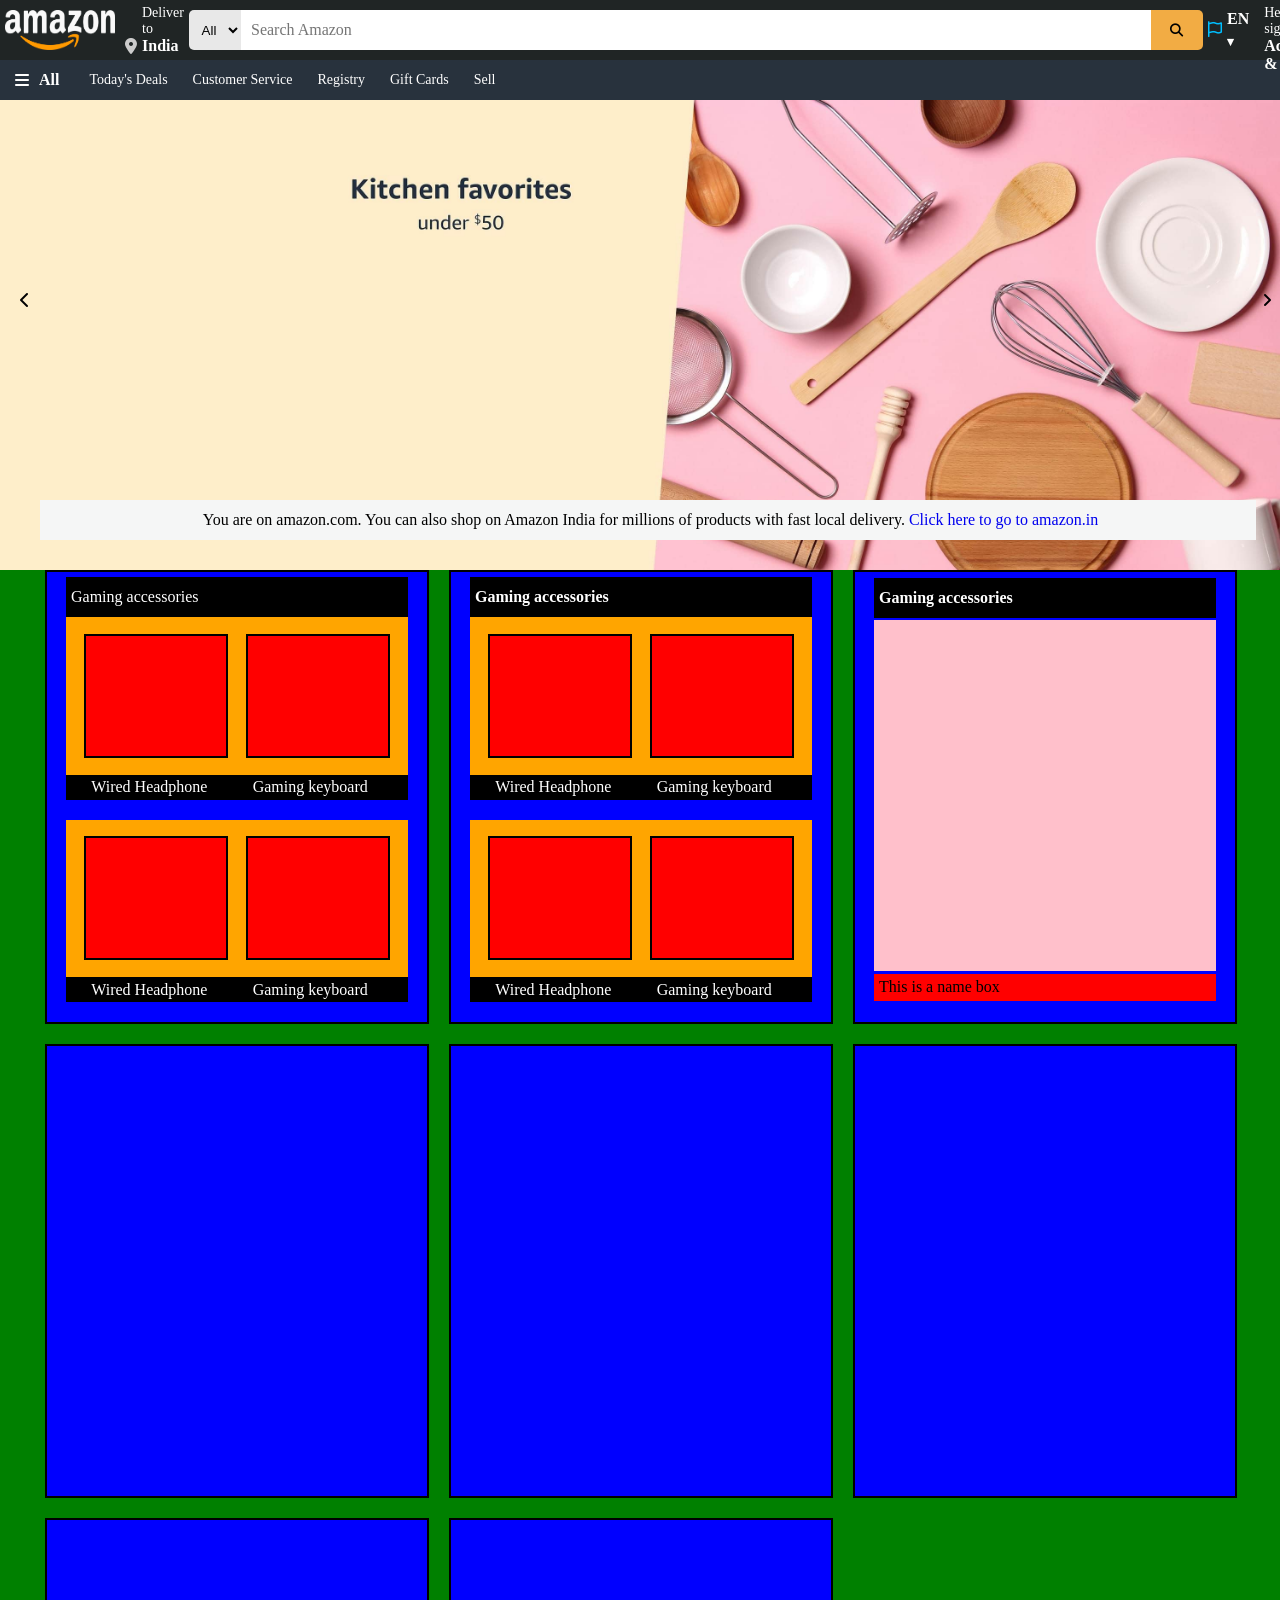
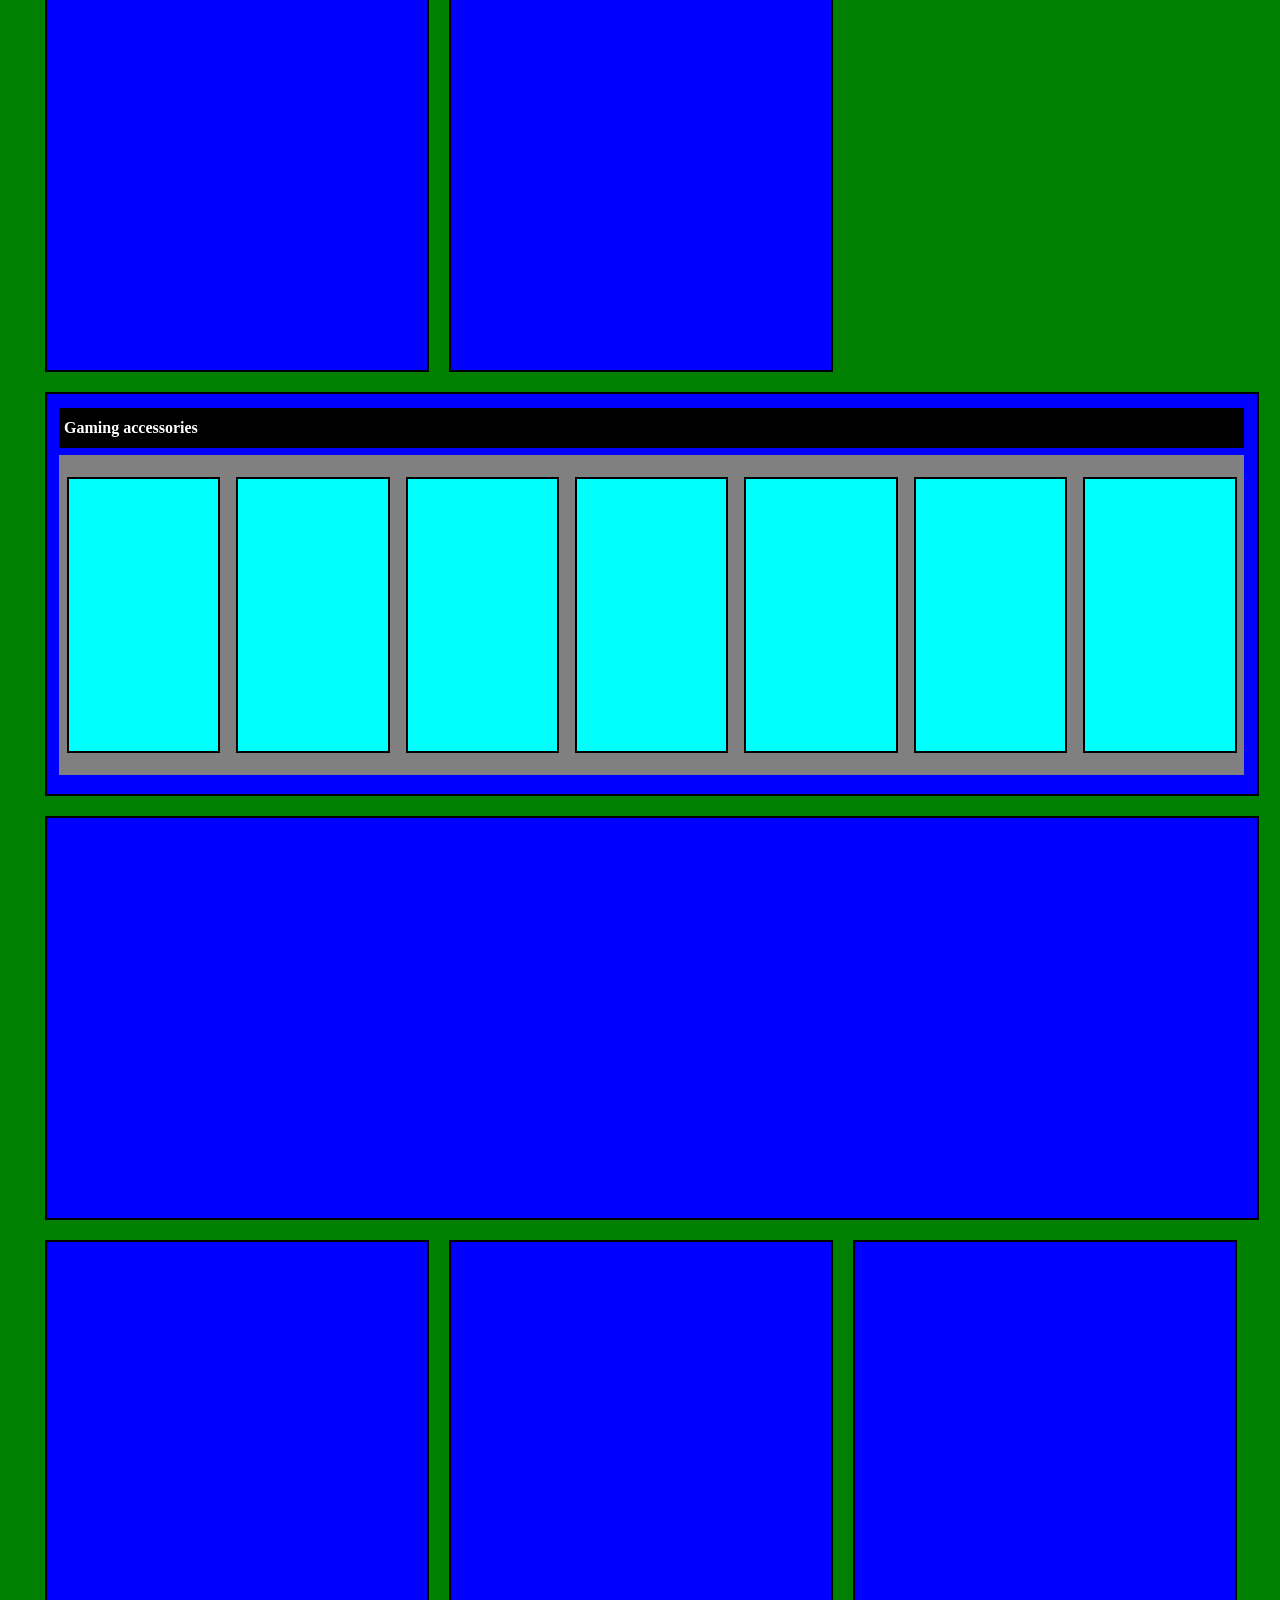
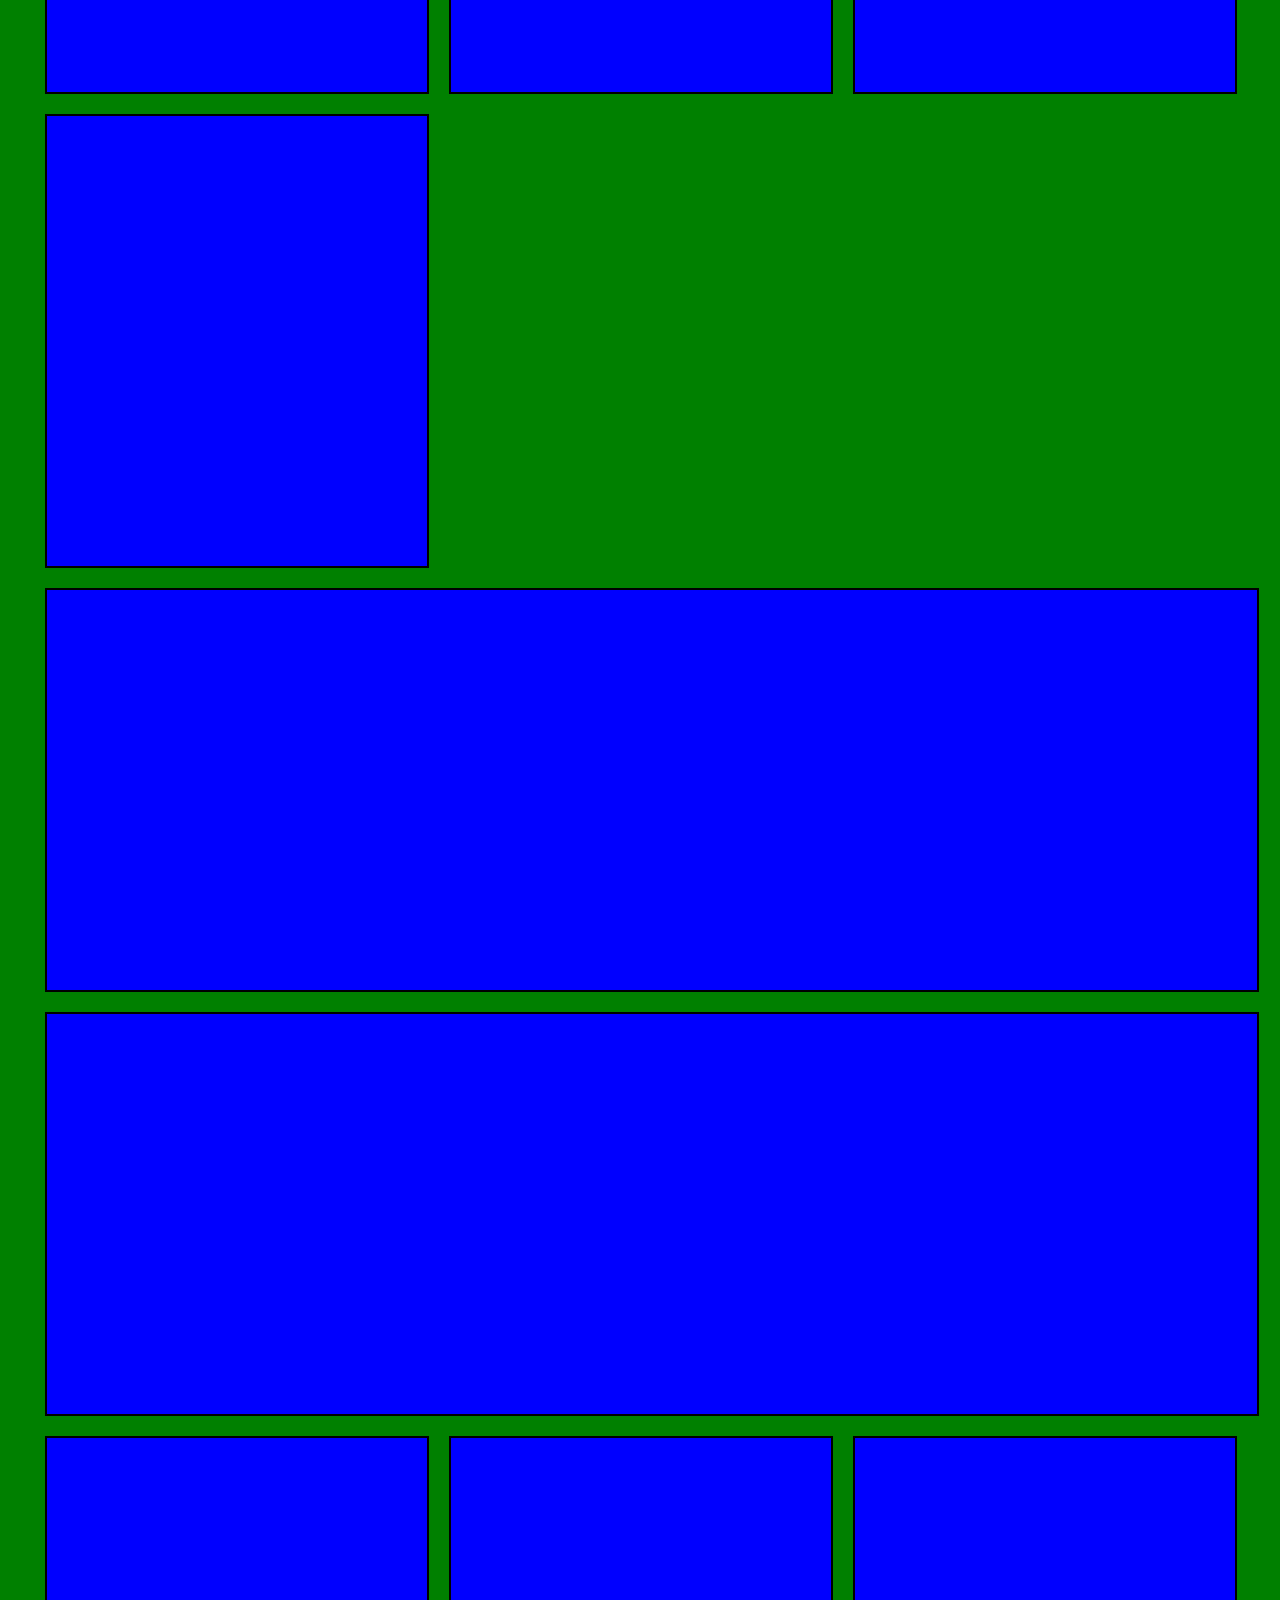
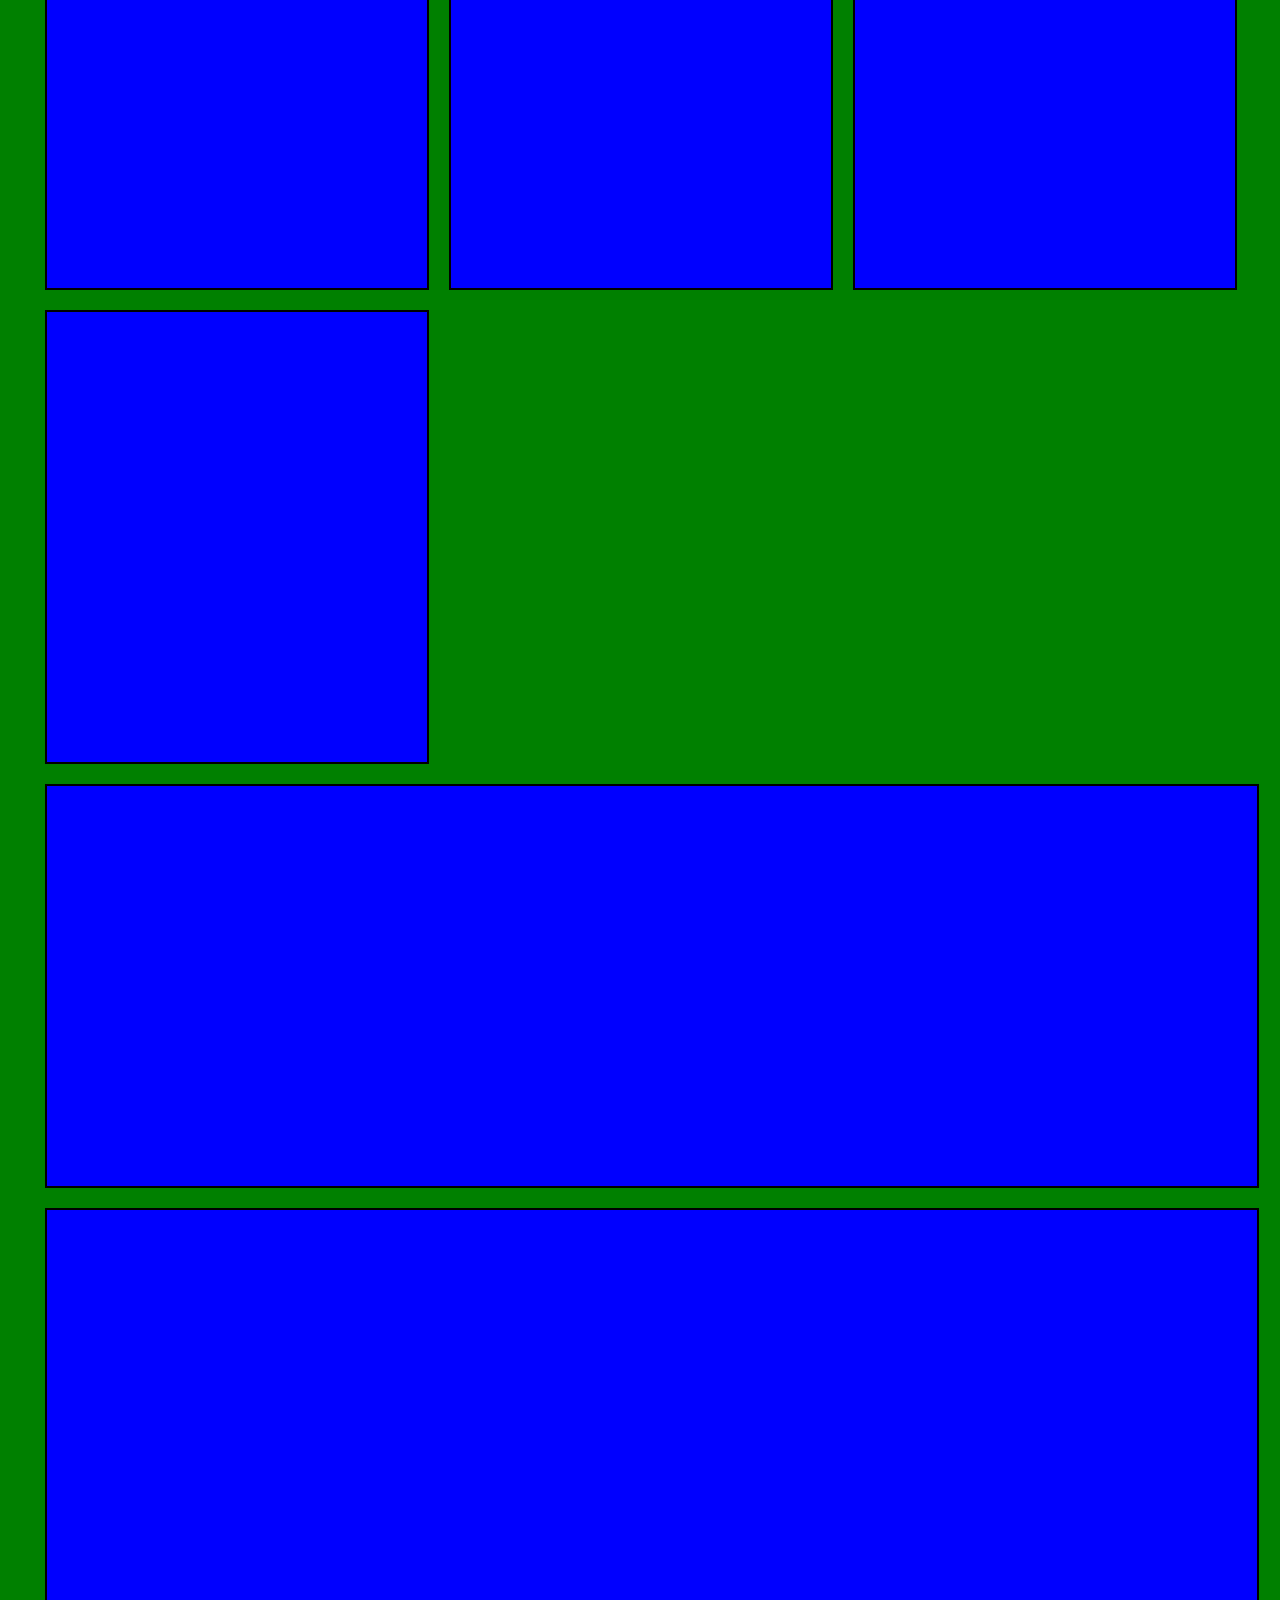
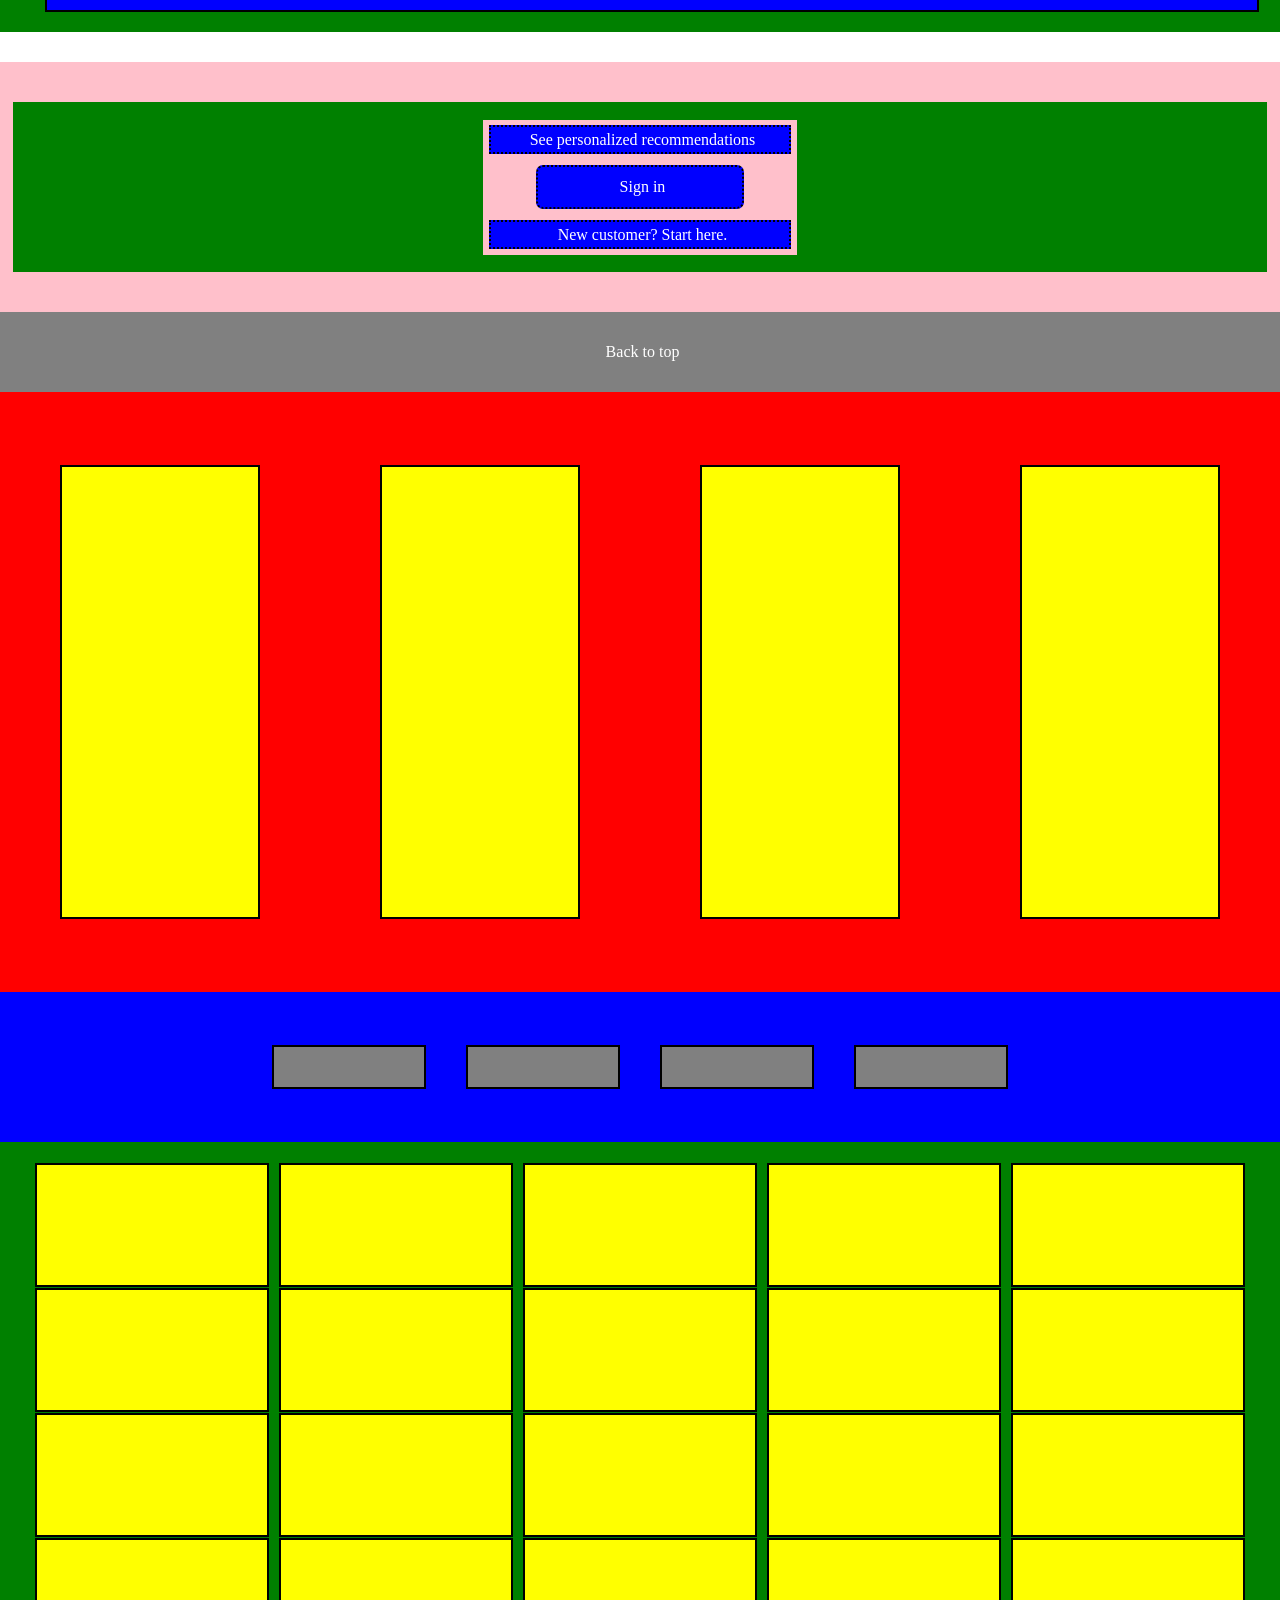
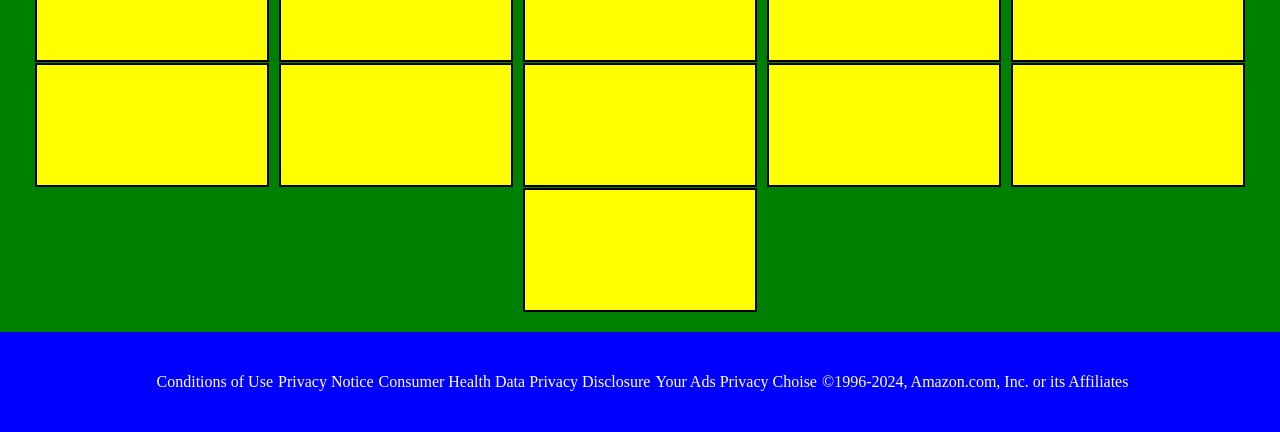
==== practice.html @ 2f142c9c "Clean Up -Cleanup The Project." ====
﻿<!DOCTYPE html>
<html lang="en" xmlns="http://www.w3.org/1999/xhtml">
<head>
    <meta charset="utf-8" />
    <title>Amazone Clone</title>
	<link rel="stylesheet" href="style.css">
	<link rel="stylesheet" href="https://cdnjs.cloudflare.com/ajax/libs/font-awesome/6.5.2/css/all.min.css" integrity="sha512-SnH5WK+bZxgPHs44uWIX+LLJAJ9/2PkPKZ5QiAj6Ta86w+fsb2TkcmfRyVX3pBnMFcV7oQPJkl9QevSCWr3W6A==" crossorigin="anonymous" referrerpolicy="no-referrer" />
</head>

<body>
	<header>

	<div class="navbar">
		<div class="navlogo atvisit">
			<div class="logo">
				<img src="amzn.png" height="40" width="110" id="amzLogo">
			</div>
		</div>

		<div class="delivery atvisit">
			<div class="deliveryText smallText">
				<p>Deliver to</p>
			</div>
			<div class="location">
				<div class="locationLogo">
					<i class="fa-solid fa-location-dot" style="color: #cccccc;"></i>
					<p id="bText">India</p>
				</div>
			</div>	
		</div>

		<div class="searchBox">

		<div class="searchBar">
			<div class="selector click">
				<select class="selc">
					<option class="allText">All</option>
				</select>
			</div>
			<div class="inputField">
				<input placeholder="Search Amazon" id="searchE">
			</div>
			<div class="button click">
				<button id="btn">
					<i class="fa-solid fa-magnifying-glass" style="color: #000000;"></i>
				</button>
			</div>
		</div>

		</div>

		<div class="myContainer">
		
		<div class="language atvisit">
			<div class="flag">
				<i class="fa-regular fa-flag" style="color: #00bfff;"></i>
			</div>
			<div class="langText">
				<p id="bText">EN<sub> ▾</sub></p>
			</div>
		</div>

		<div class="signIn atvisit ">
			<div class="signText smallText">
				<p>Hello, sign in</p>
			</div>
			<div class="acc">
				<p id="bText">Account & List <sub> ▾</sub></p>
			</div>
		</div>

		<div class="return atvisit ">
			<div class="returntext smallText">
				<p>Return</p>
			</div>
			<div class="ret">
				<p id="bText">& Orders</p>
			</div>
		</div>

		<div class="cartLogo atvisit">
			<div class="logoC">
				<i class="fa-solid fa-cart-shopping" style="color: #ffffff;"></i>
			</div>
			<div class="cText">
				<p id="bText">Cart</p>
			</div>
		</div>

		</div>
	</div>

	<div class="mininav">

		<div class="miniNavLogo">
			<i class="fa-solid fa-bars" style="color: #ffffff;"></i>
			<p id="miniAll">All</p>
		</div>

		<div class="miniNavTitles">
			<p id="mText">Today's Deals</p>
		</div>

		<div class="miniNavTitles">
			<p id="mText">Customer Service</p>
		</div>

		<div class="miniNavTitles">
			<p id="mText">Registry</p>
		</div>

		<div class="miniNavTitles">
			<p id="mText">Gift Cards</p>
		</div>

		<div class="miniNavTitles">
			<p id="mText">Sell</p>
		</div>

	</div>

	</header>

	<main>
		<div class="backgroundImg">
			<div class="left">
				<i class="fa-solid fa-chevron-left" style="color: #000000;"></i>
			</div>
			<div class="right">
				<i class="fa-solid fa-angle-right" style="color: #000000;"></i>
			</div>
			<div class="note">
				<p id="bText2">You are on amazon.com. You can also shop on Amazon India for millions of products with fast local delivery. <a href="www.amazon.in" target="main">Click here to go to amazon.in</a></p>
			</div>
		</div>

		
		<div class="categorys">
			<!--For Four Box-->
			<div class="subItems">
				<div class="UpTitle">
					<p id="titelTag">Gaming accessories</p>
				</div>

				<div class="itemBox">
					<div class="myItems"></div>
					<div class="myItems"></div>
				</div>
				<div class="myItemsNames">
					<div class="itemNames">
						<p id="firstN">Wired Headphone</p>
					</div>
					<div class="itemNames">
						<p id="firstN">Gaming keyboard</p>
					</div>
				</div>
				<div class="itemBox">
					<div class="myItems"></div>
					<div class="myItems"></div>
				</div>
				<div class="myItemsNames">
					<div class="itemNames">
						<p id="secondN">Wired Headphone</p>
					</div>
					<div class="itemNames">
						<p id="secondN">Gaming keyboard</p>
					</div>
				</div>
			</div>

			<div class="subItems">
				<div class="UpTitle">
					<p id="bText">Gaming accessories</p>
				</div>

				<div class="itemBox">
					<div class="myItems"></div>
					<div class="myItems"></div>
				</div>
				<div class="myItemsNames">
					<div class="itemNames">
						<p id="firstN">Wired Headphone</p>
					</div>
					<div class="itemNames">
						<p id="firstN">Gaming keyboard</p>
					</div>
				</div>
				<div class="itemBox">
					<div class="myItems"></div>
					<div class="myItems"></div>
				</div>
				<div class="myItemsNames">
					<div class="itemNames">
						<p id="secondN">Wired Headphone</p>
					</div>
					<div class="itemNames">
						<p id="secondN">Gaming keyboard</p>
					</div>
				</div>
			</div>

			<!--For singel Item-->
			<div class="subItems 1item">
				<div class="UpTitle">
					<p id="bText">Gaming accessories</p>
				</div>

				<div class="bigItemBox">
				</div>
				<div class="bigItem">
					<p id="bText2">This is a name box</p>
				</div>
			</div>

			<div class="subItems"></div>
			<div class="subItems"></div>
			<div class="subItems"></div>
			<div class="subItems"></div>
			<div class="subItems"></div>
			<!--For wider range Item-->
			<div class="subItems longI">
				<div class="wideTitle">
					<p id="bText">Gaming accessories</p>
				</div>
				<div class="wideBox">
					<div class="wideItems"></div>
					<div class="wideItems"></div>
					<div class="wideItems"></div>
					<div class="wideItems"></div>
					<div class="wideItems"></div>
					<div class="wideItems"></div>
					<div class="wideItems"></div>
				</div>
			</div>
			<div class="subItems longI"></div>
			<!--For singel Item-->
			<div class="subItems"></div>
			<div class="subItems"></div>
			<div class="subItems"></div>
			<div class="subItems"></div>
			<div class="subItems longI"></div>
			<div class="subItems longI"></div>
			<div class="subItems"></div>
			<div class="subItems"></div>
			<div class="subItems"></div>
			<div class="subItems"></div>
			<div class="subItems longI"></div>
			<div class="subItems longI"></div>
		</div>
	</main>
	<footer>
		<div class="footerSec">
			<div class="innerBox">
				<div class="innerContainer">
					<div class="boxes1">
						<p>See personalized recommendations</p>
					</div>
					<div class="boxes">
						<p>Sign in</p>
					</div>
					<div class="boxes1">
						<p>New customer? Start here.</p>
					</div>
				</div>
			</div>
		</div>

		<div class="backToTop">
			<p>Back to top</p>
		</div>
		<div class="backBottom1">	
			<div class="bb1"></div>
			<div class="bb1"></div>
			<div class="bb1"></div>
			<div class="bb1"></div>
		</div>
		<div class="backBottom2">
			<div class="bb2"></div>
			<div class="bb2"></div>
			<div class="bb2"></div>
			<div class="bb2"></div>
		</div>
		<div class="backBottom3">
			<div class="bb3"></div>
			<div class="bb3"></div>
			<div class="bb3"></div>
			<div class="bb3"></div>
			<div class="bb3"></div>
			<div class="bb3"></div>
			<div class="bb3"></div>
			<div class="bb3"></div>
			<div class="bb3"></div>
			<div class="bb3"></div>
			<div class="bb3"></div>
			<div class="bb3"></div>
			<div class="bb3"></div>
			<div class="bb3"></div>
			<div class="bb3"></div>
			<div class="bb3"></div>
			<div class="bb3"></div>
			<div class="bb3"></div>
			<div class="bb3"></div>
			<div class="bb3"></div>
			<div class="bb3"></div>
			<div class="bb3"></div>
			<div class="bb3"></div>
			<div class="bb3"></div>
			<div class="bb3"></div>
			<div class="bb3"></div>
		</div>
		<div class="backBottom4">	
			<div class="bb4">
				<p>Conditions of Use</p>
				<p>Privacy Notice</p>
				<p>Consumer Health Data Privacy Disclosure</p>
				<p>Your Ads Privacy Choise</p>
				<p>&copy;1996-2024, Amazon.com, Inc. or its Affiliates</p>
			</div>
		</div>
	</footer>
</body>
</html>
---- style.css ----
*{
	margin:0px;
	padding:0px;
	border:border-box;	
}
a{
	text-decoration:none;
}
.smallText{
	font-family:Amazon Ember;
	color:#cccccc;
	font-size:14px;
}
#bText{
	font-family:Amazon Ember;
	font-size:16px;
	font-weight:bold;
}

.navbar{
	height:60px;
	width:100%;
	background-color:#202525;
	display:flex;
	justify-content:space-evenly;
	align-items:center;
	border:border-box;
}

.logo{
	height:30px;
	padding-bottom:10px;
}
.navlogo{
	height:50px;
	width:120px;
	display:flex;
	justify-content:center;
	align-items:center;
	border:border-box;
	margin:5px;

}

.deliveryText{
	margin-left:12px;
}

.delivery{
	height:50px;
	width:100px;
	border:border-box;
	padding-left:5px;
	padding-right:5px;

}

.locationLogo{
	display:flex;
	align-items:center;
	flex-wrap:nowrap;

}
.selc{
	height:40px;
	width:52px;
	border:none;
	background-color:#E8E8E8;
	border-top-left-radius:5px;
	border-bottom-left-radius:5px;

}
#btn{
	height:40px;
	width:52px;
	border:none;
	border-top-right-radius:5px;
	border-bottom-right-radius:5px;
	background-color:#F2AC44;
}
.allText{
	text-align:center;
}
#mText{
	font-family:Amazon Ember;
	font-size:14px;
}
.searchBar{
	display:flex;
	border:border-box;
}
#searchE{
	height:40px;
	width:900px;
	border:none;
	border:border-box;
	font-family:Amazon Ember;
	font-size:16px;
	align-text:center;
	padding-left:10px;
}

.myContainer{
	display:flex;
	justify-content:space-evenly;
	align-items:center;
}

.searchBox{
	display:flex;
	justify-content:space-evenly;
	align-items:center;
}


.cartLogo{
	display:flex;
	justify-content:center;
	align-items:center;
	height:50px;
	padding-left:5px;
	padding-right:5px;
}


.language{
	display:flex;
	justify-content:center;
	align-items:center;
	flex-wrap:nowrap;
	height:50px;
	border:border-box;
	padding-left:5px;
	padding-right:5px;
}

.signIn{
	height:50px;
	padding-left:5px;
	padding-right:5px;
}

.return{
	height:50px;
	padding-left:5px;
	padding-right:5px;
}

p{
	color:white;
	margin-left:5px;
}


.mininav{
	background-color:#28323D;
	height:40px;
	display:flex;
	justify-content:flex-start;
	align-items:center;
}


.miniNavLogo{
	display:flex;
	justify-content:flex-start;
	align-items:center;
	margin-left:10px;
	margin-right:10px;
	padding-left:5px;
	padding-right:5px;
}


.miniNavTitles{
	padding-left:5px;
	padding-right:5px;
	margin-left:5px;
	margin-right:5px;
}
#miniAll{
	padding-left:5px;
	font-family:Amazon Ember;
	font-weight:bold;
}

.backgroundImg{
	height:500px;
	background-color:pink;
	background-image:url("upperbg.jpg");
	background-size:cover;
}

.left{
	
	height:200px;
	width:50px;
	position:relative;
	top:100px;
	display:flex;
	justify-content:center;
	align-items:center;
}
.right{
	
	height:200px;
	width:50px;
	position:relative;
	top:-100px;
	left:97%;
	display:flex;
	justify-content:center;
	align-items:center;
}

.note{
	margin-left:40px;
	background-color:#f5f6f6;
	display:flex;
	flex-wrap:nowrap;
	justify-content:center;
	align-items:center;
	height:40px;
	width:95%;
}
#bText2{
	font-family:Brandon Grotesque;
	font-weight:500;
	color:black;
}

.bigItemBox{
	background-color:pink;
	height:78%;
	width:90%;
	
}
.bigItem{
	background-color:red;
	height:6%;
	width:90%;
	display:flex;
	justify-content:flex-start;
	align-items:center;
	margin-bottom:20px;
}
.categorys{
	background-color:green;
	display:flex;
	position:relative;
	top:-30px;
	flex-wrap:wrap;
	height:100%;
	width:100%;

}

.subItems{
	background-color:blue;
	height:450px;
	width:380px;
	display:flex;
	flex-wrap:wrap;
	border:2px solid black;
	
	margin:0px 0px 20px 20px;
	justify-content:space-evenly;
	align-items:center;

	position:relative;
	left:25px;
}

.UpTitle{
	display:flex;
	justify-content:flex-start;
	align-items:center;
	height:40px;
	width:90%;
	background-color:black;
	margin-top:5px;
}
.itemBox{
	display:flex;
	justify-content:space-evenly;
	align-items:center;
	height:35%;
	width:90%;
	background-color:orange;	
	margin-bottom:20px;
}
.myItems{
	height:120px;
	width:140px;
	margin-left:0px;
	background-color:red;
	border:2px solid black;
}
.myItemsNames{
	display:flex;
	justify-content:space-evenly;
	align-items:center;
	height:25px;
	width:90%;
	background-color:black;
	position:relative;
	bottom:20px;
}

#firstN{
	margin-right:20px;
}
#secondN{
	margin-right:20px;
}

.longI{
	width:94.5%;
	height:400px;
}
.wideTitle{
	display:flex;
	justify-content:flex-start;
	align-items:center;
	height:40px;
	width:98%;
	background-color:black;
	margin-top:10px;
}
.wideBox{
	height:80%;
	width:98%;
	background-color:gray;
	margin-bottom:15px;
	display:flex;
	justify-content:space-evenly;
	align-items:center;
}
.wideItems{
	background-color:cyan;
	height:85%;
	width:35%;
	margin:0px 8px 0px 8px;
	border:2px solid black;
}

.footerSec{
	display:flex;
	justify-content:center;
	align-items:center;
	background-color:pink;
	height:250px;
}
.innerBox{
	
	background-color:green;
	height:170px;
	width:98%;
	display:flex;
	justify-content:center;
	align-items:center;
}
.innerContainer{
	background-color:pink;
	height:135px;
	width:25%;
	display:flex;
	flex-wrap:wrap;
	justify-content:center;
	align-items:center;
}
.boxes1{
	background-color:blue;
	border:2px dotted black;
	height:25px;
	width:95%;
	display:flex;
	justify-content:center;
	align-items:center;
}

.boxes{
	background-color:blue;
	border:2px dotted black;
	height:40px;
	width:65%;
	border-radius:7px;
	display:flex;
	justify-content:center;
	align-items:center;
}
.backToTop{
	background-color:gray;
	height:80px;
	width:100%;
	display:flex;
	justify-content:center;
	align-items:center;
}
.backBottom1{
	background-color:red;
	height:600px;
	width:100%;
	display:flex;
	justify-content:center;
	align-items:center;
}
.bb1{
	height:450px;
	width:300px;
	background-color:yellow;
	border:2px solid black;
	margin-left:60px;
	margin-right:60px;
}
.backBottom2{
	background-color:blue;
	height:150px;
	width:100%;
	display:flex;
	justify-content:center;
	align-items:center;
	
}
.bb2{
	background-color:gray;
	border:2px solid black;
	height:40px;
	width:150px;
	margin-left:20px;
	margin-right:20px;
}
.backBottom3{
	background-color:green;
	height:750px;
	width:100%;
	display:flex;
	justify-content:center;
	align-items:center;
	flex-wrap:wrap;
	padding-top:20px;
	padding-bottom:20px;
}
.bb3{
	background-color:yellow;
	height:120px;
	width:230px;
	border:2px solid black;
	margin-left:5px;
	margin-right:5px;
}
.backBottom4{
	background-color:blue;
	height:100px;
	width:100%;
	display:flex;
	justify-content:center;
	align-items:center;
}
.bb4{
	display:flex;
	justify-content:center;
	align-items:center;
	flex-wrap:wrap;
}
.atvisit:hover{
	border-radius:2px;
	border:2px solid white;
}


.selc:hover{
	background-color:#CECECE;
}


#btn:hover{
	background-color:#F2C344;
}


.searchBox:hover{
	border-radius:8px;
	border:2.5px solid #F2C344;
}

.miniNavTitles:hover{
	border:2px solid white;
	border-radius:2px;
	margin:3px 0px 4px 0px;
	padding:8px 9px 8px 9px;
}

.miniNavLogo:hover{
	border:2px solid white;
	border-radius:2px;
	margin:3px 0px 4px 8px;
	padding:6px 9px 6px 6px;
}
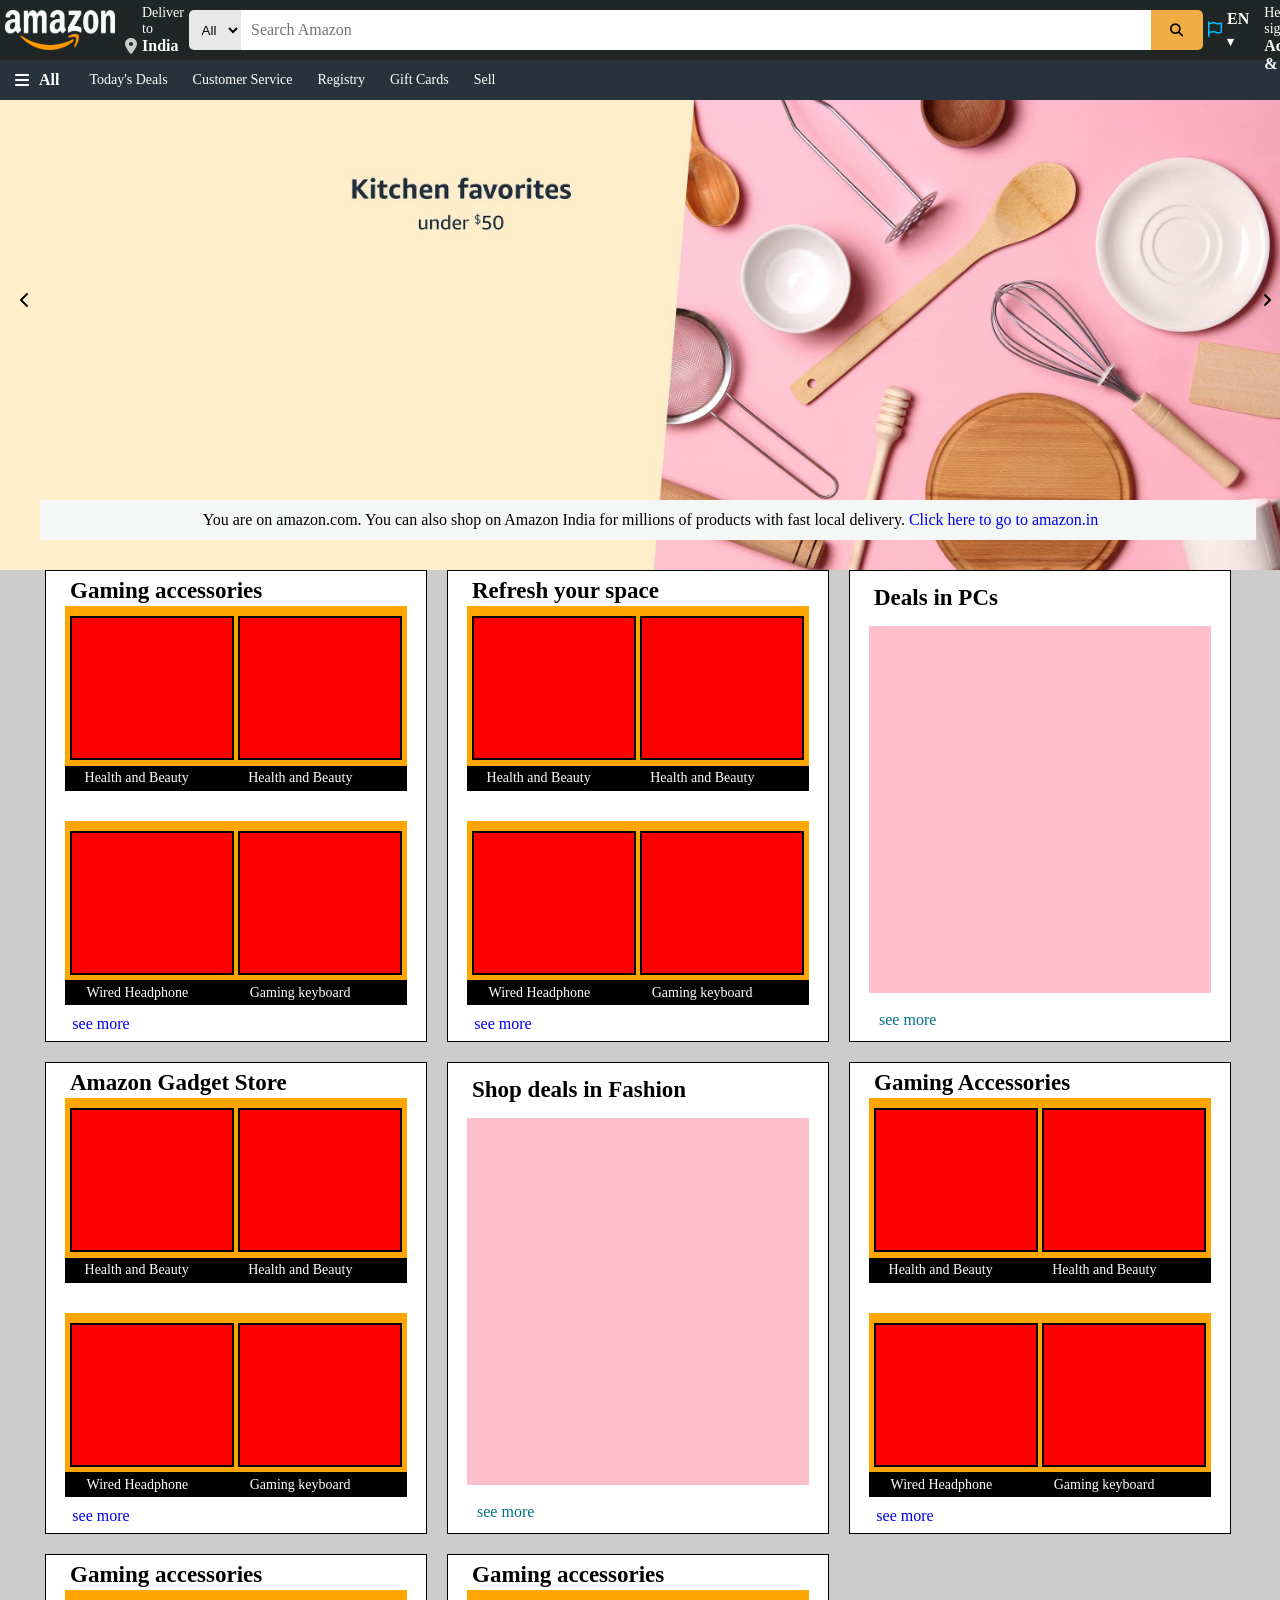
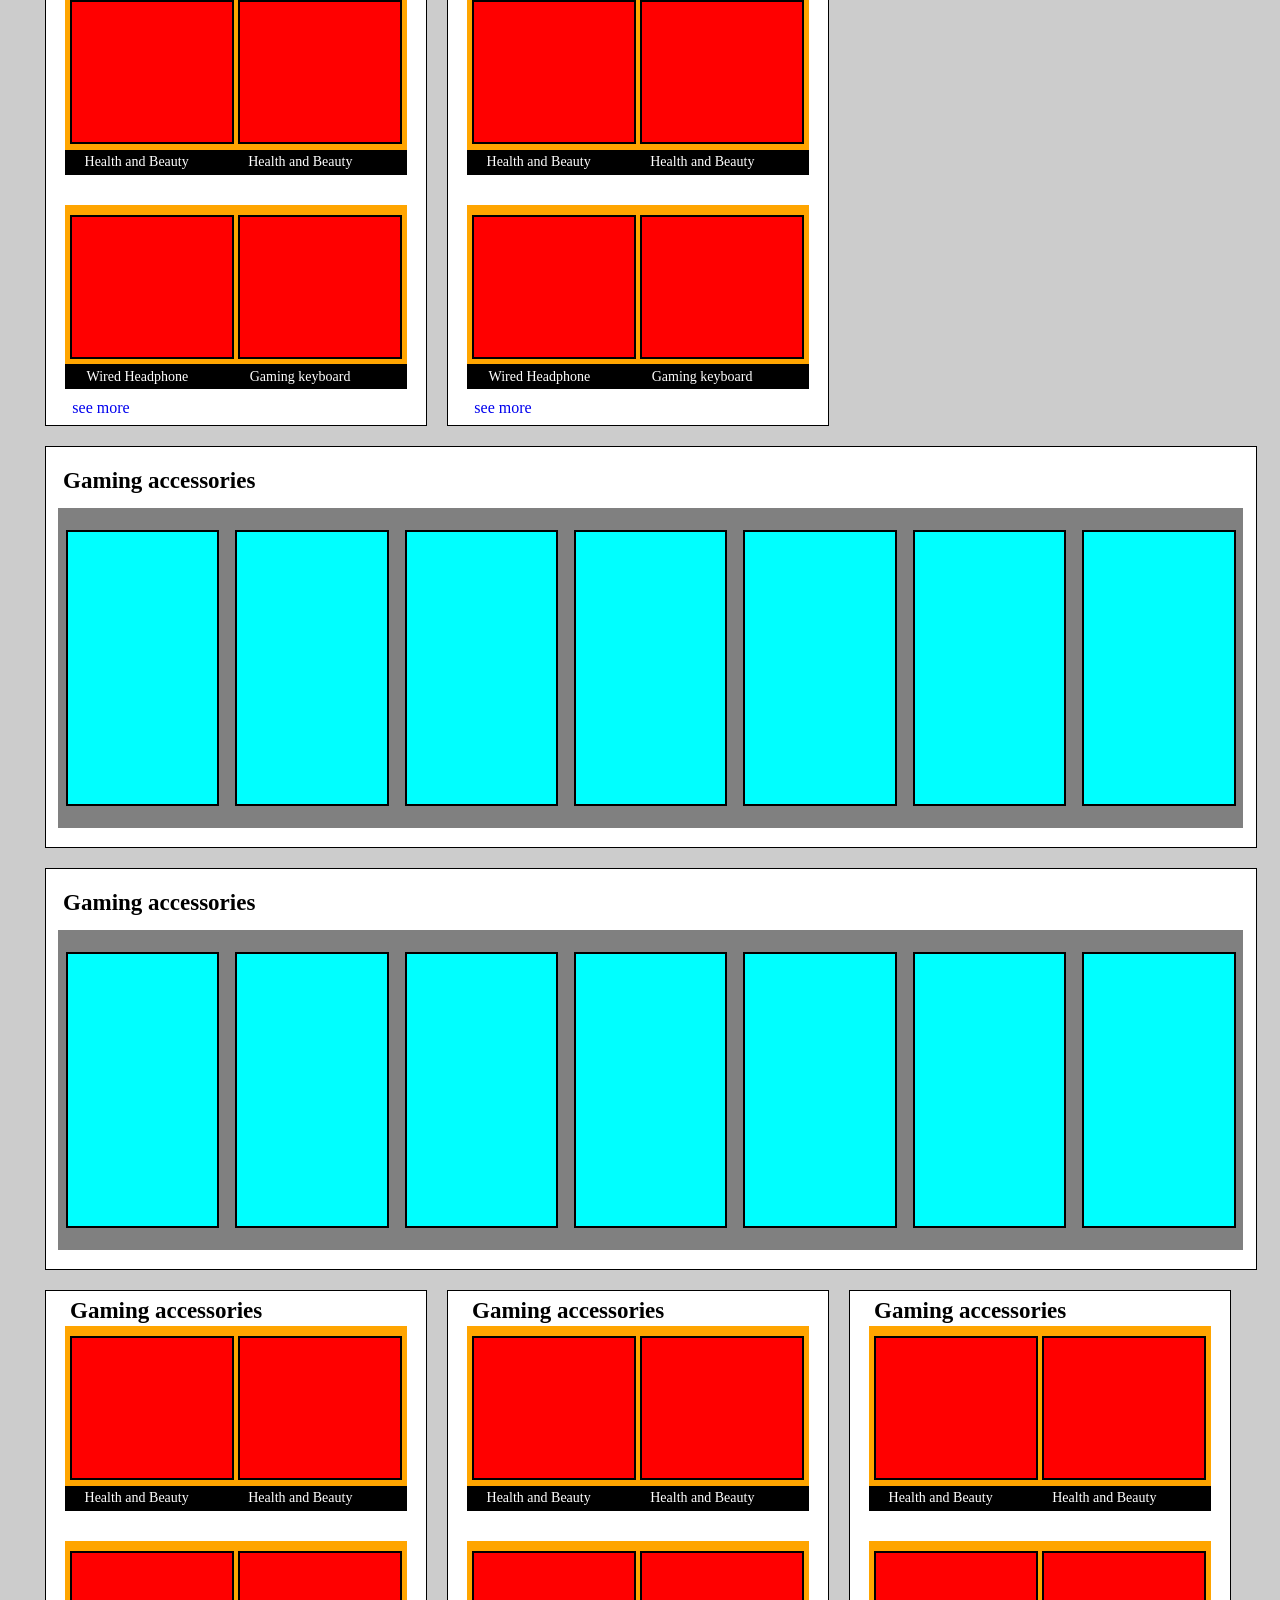
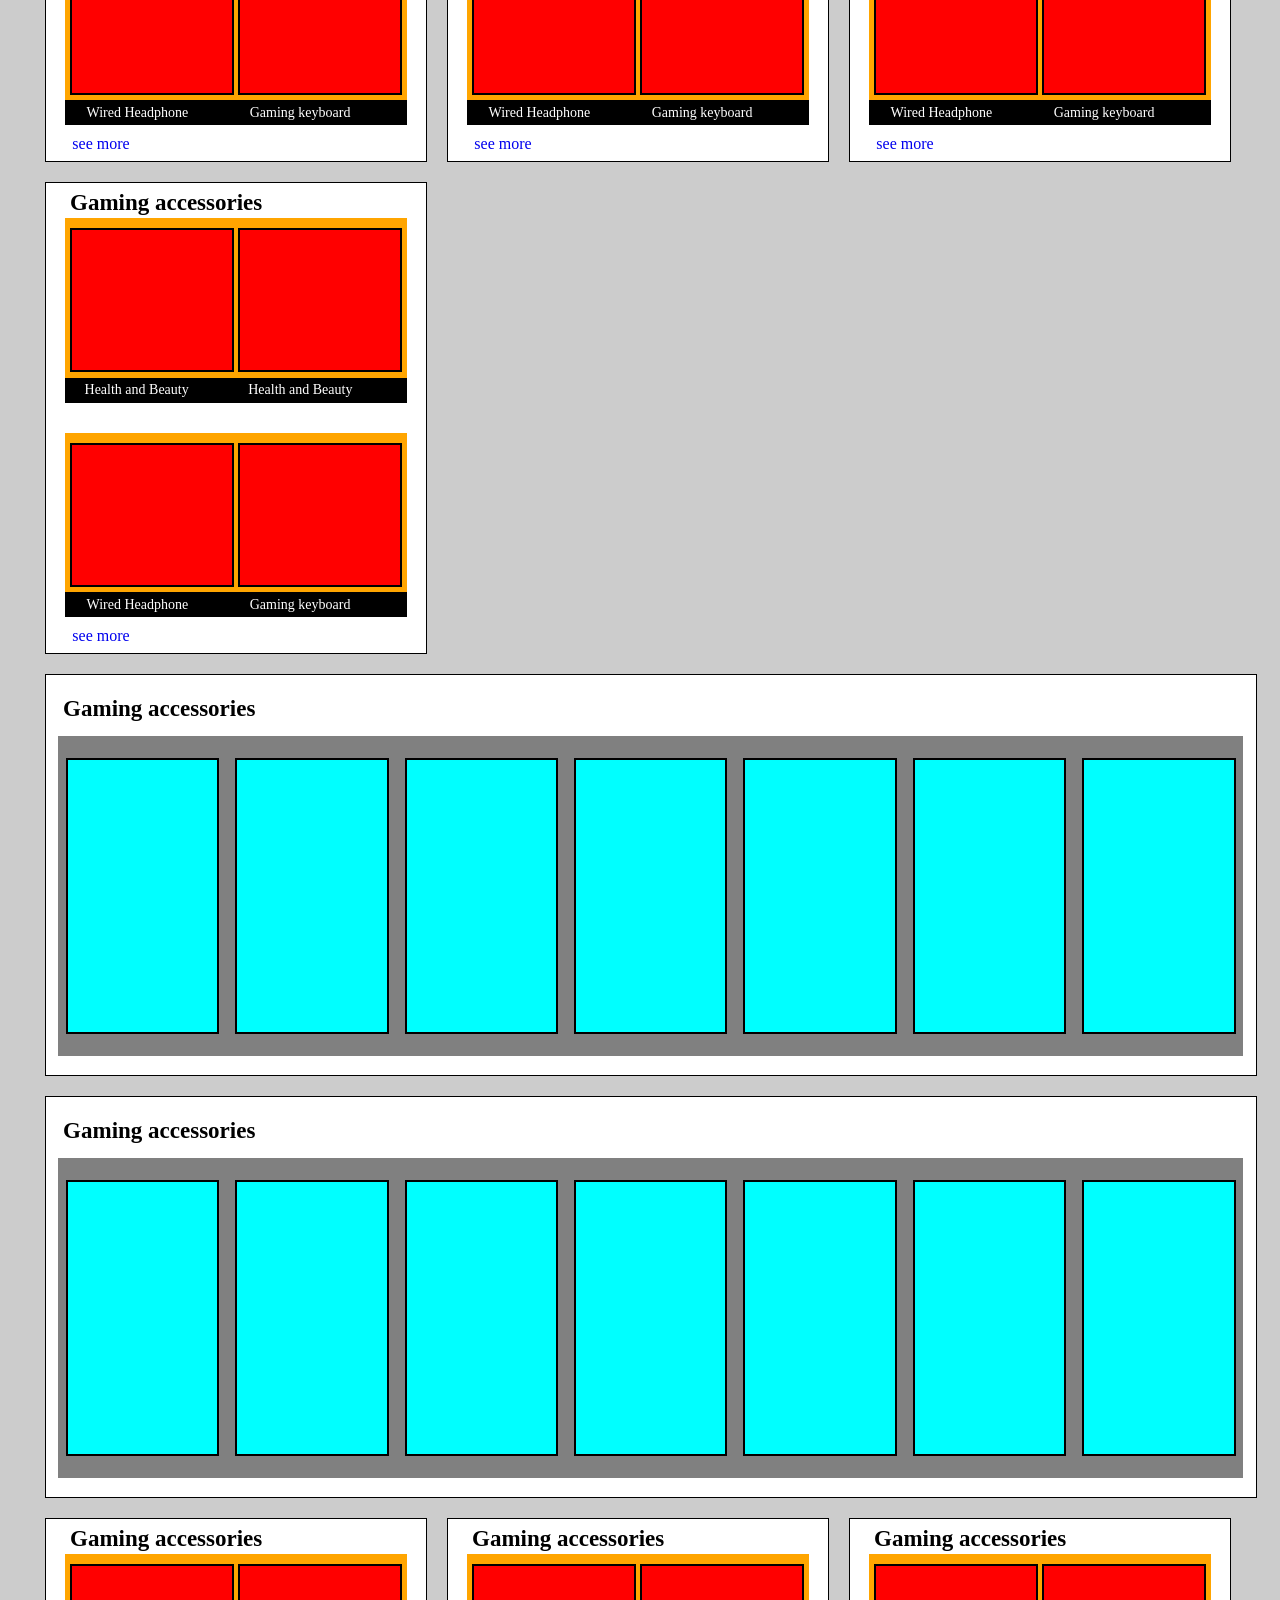
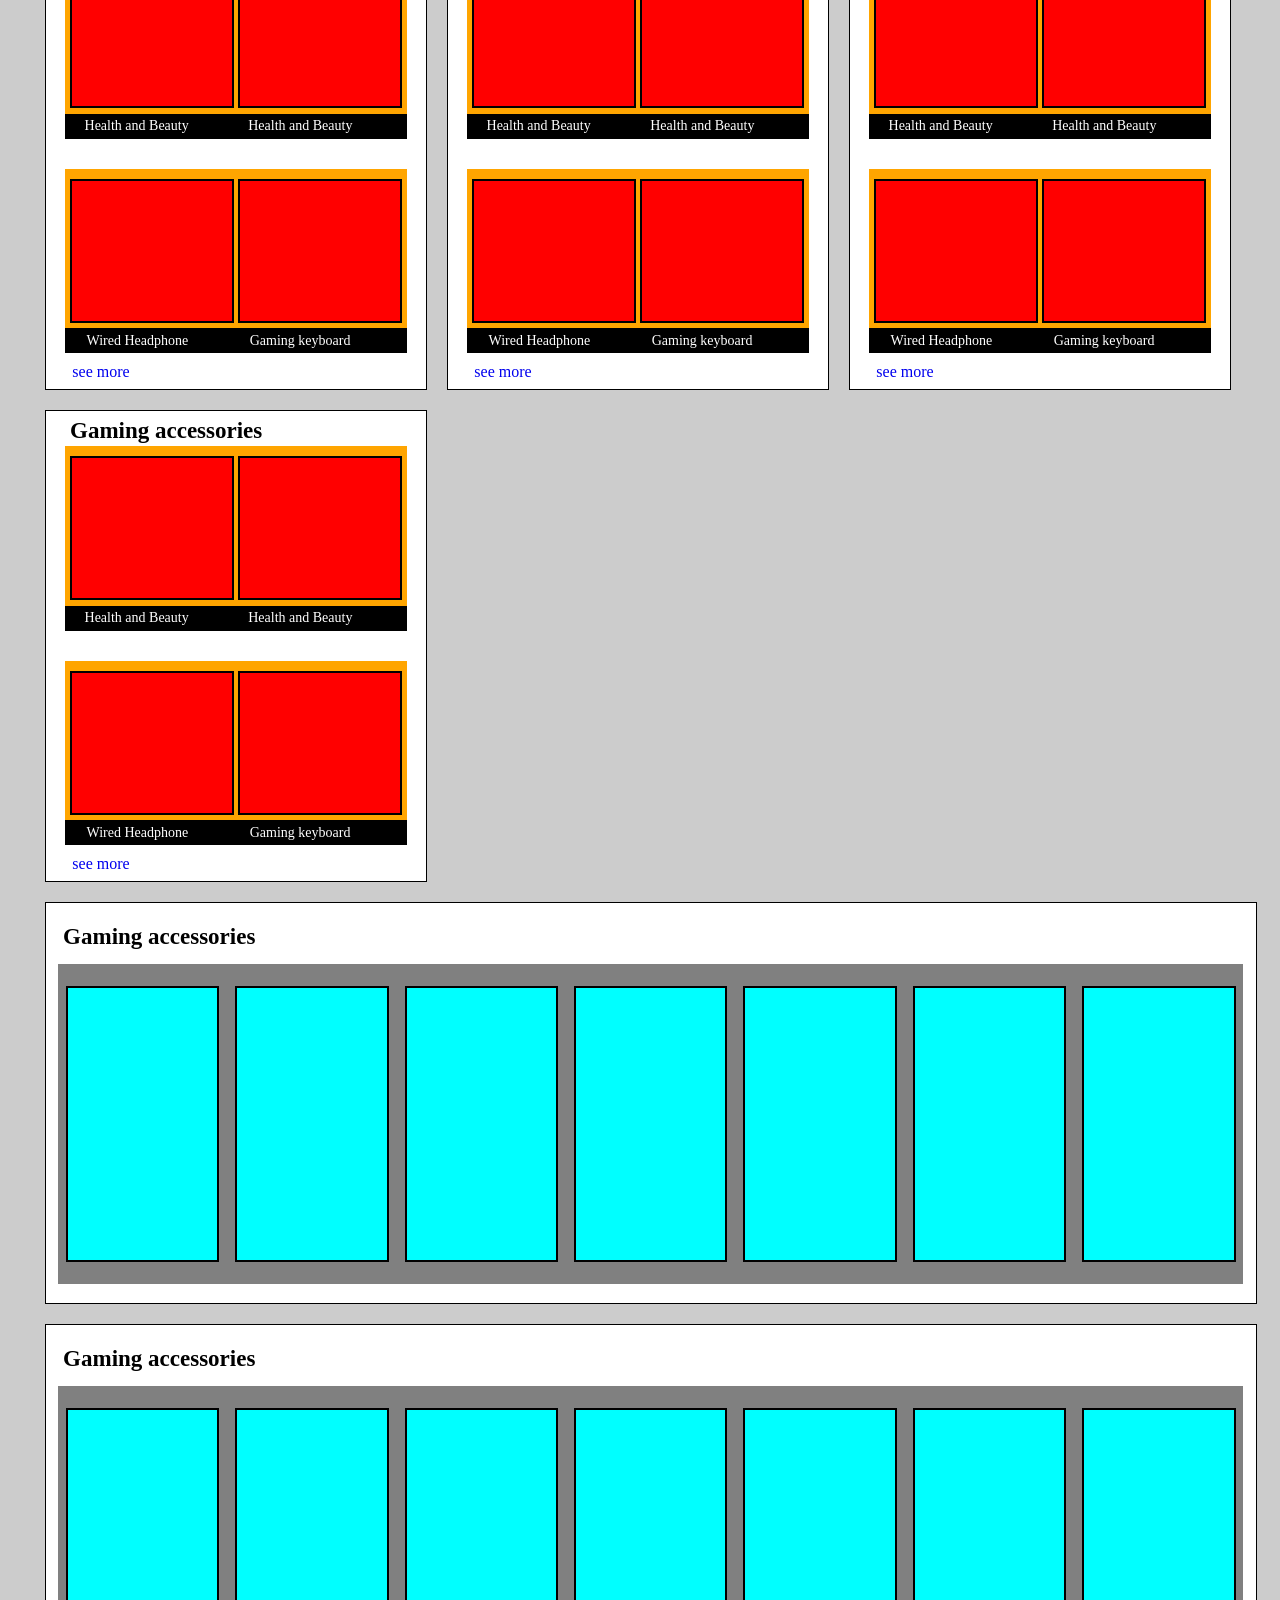
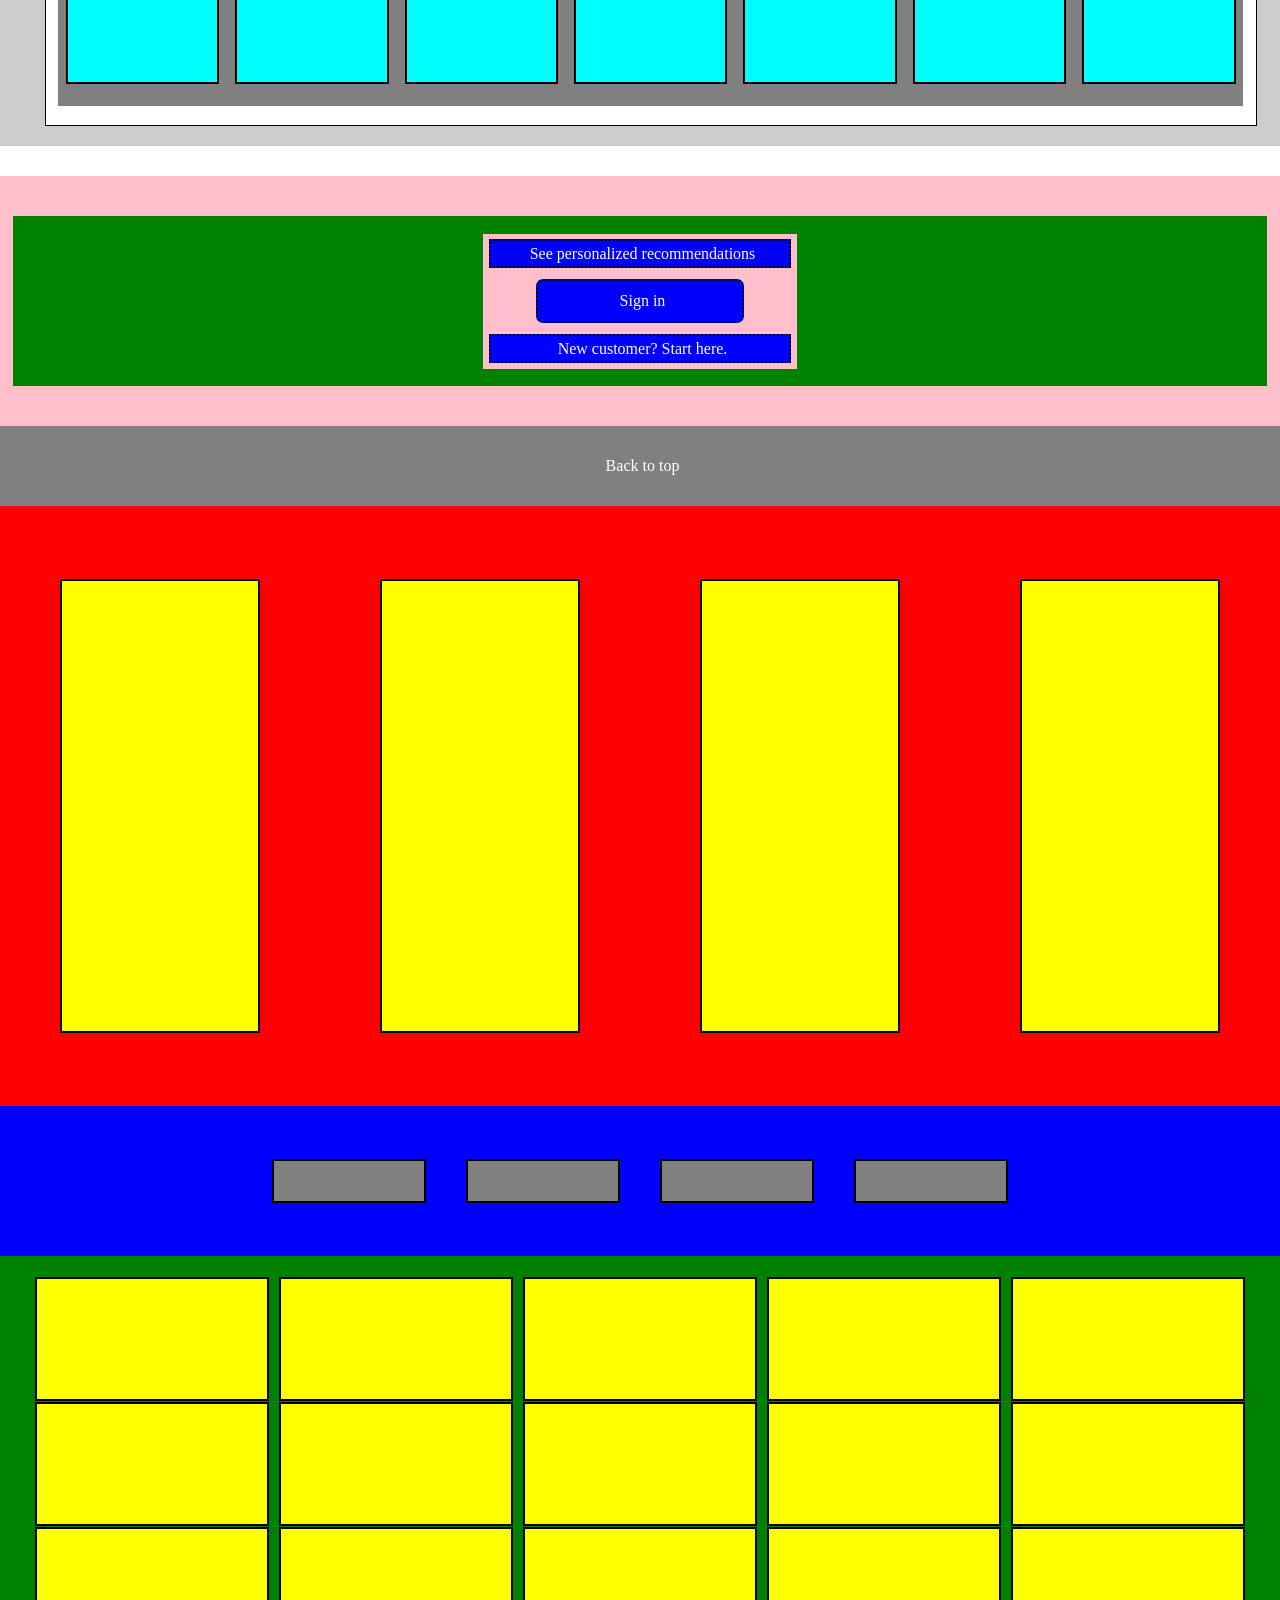
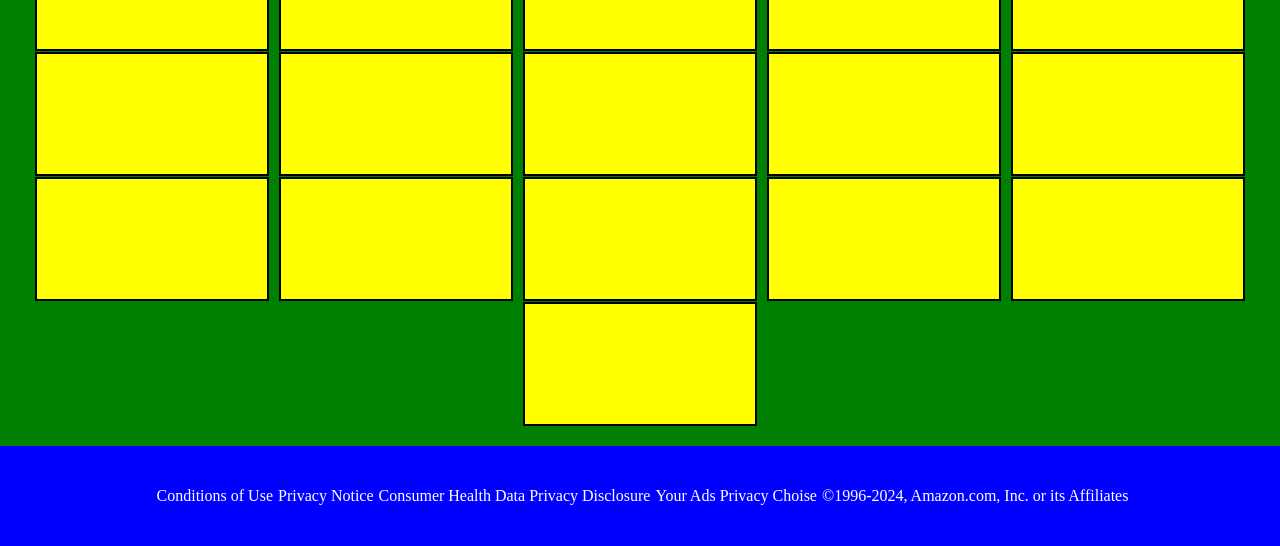
==== commit 489ad282: "In Progress -In Progress. -Import Preview" ====
--- a/practice.html
+++ b/practice.html
@@ -116,7 +116,6 @@
 		<div class="miniNavTitles">
 			<p id="mText">Sell</p>
 		</div>
-
 	</div>
 
 	</header>
@@ -139,88 +138,262 @@
 			<!--For Four Box-->
 			<div class="subItems">
 				<div class="UpTitle">
-					<p id="titelTag">Gaming accessories</p>
-				</div>
-
-				<div class="itemBox">
-					<div class="myItems"></div>
-					<div class="myItems"></div>
-				</div>
-				<div class="myItemsNames">
-					<div class="itemNames">
-						<p id="firstN">Wired Headphone</p>
-					</div>
-					<div class="itemNames">
-						<p id="firstN">Gaming keyboard</p>
-					</div>
-				</div>
-				<div class="itemBox">
-					<div class="myItems"></div>
-					<div class="myItems"></div>
-				</div>
-				<div class="myItemsNames">
-					<div class="itemNames">
-						<p id="secondN">Wired Headphone</p>
-					</div>
-					<div class="itemNames">
-						<p id="secondN">Gaming keyboard</p>
-					</div>
-				</div>
-			</div>
-
-			<div class="subItems">
-				<div class="UpTitle">
-					<p id="bText">Gaming accessories</p>
-				</div>
-
-				<div class="itemBox">
-					<div class="myItems"></div>
-					<div class="myItems"></div>
-				</div>
-				<div class="myItemsNames">
-					<div class="itemNames">
-						<p id="firstN">Wired Headphone</p>
-					</div>
-					<div class="itemNames">
-						<p id="firstN">Gaming keyboard</p>
-					</div>
-				</div>
-				<div class="itemBox">
-					<div class="myItems"></div>
-					<div class="myItems"></div>
-				</div>
-				<div class="myItemsNames">
-					<div class="itemNames">
-						<p id="secondN">Wired Headphone</p>
-					</div>
-					<div class="itemNames">
-						<p id="secondN">Gaming keyboard</p>
-					</div>
+					<p id="titleTag">Gaming accessories</p>
+				</div>
+
+				<div class="itemBox">
+					<div class="myItems">
+						<imga src="b.jpeg" height="140" width="160">
+					</div>
+					<div class="myItems"></div>
+				</div>
+
+				<div class="myItemsNames">
+					<div class="itemNames">
+						<p id="firstN">Health and Beauty</p>
+					</div>
+					<div class="itemNames">
+						<p id="firstN">Health and Beauty</p>
+					</div>
+				</div>
+
+				<div class="itemBox">
+					<div class="myItems"></div>
+					<div class="myItems"></div>
+				</div>
+				<div class="myItemsNames">
+					<div class="itemNames">
+						<p id="secondN">Wired Headphone</p>
+					</div>
+					<div class="itemNames">
+						<p id="secondN">Gaming keyboard</p>
+					</div>
+				</div>
+
+				<div class="seeMore">
+					<p id="seeM"><a href="#">see more</a></p>
+				</div>
+			</div>
+
+			<div class="subItems">
+				<div class="UpTitle">
+					<p id="titleTag">Refresh your space</p>
+				</div>
+
+				<div class="itemBox">
+					<div class="myItems">
+						<imga src="b.jpeg" height="140" width="160">
+					</div>
+					<div class="myItems"></div>
+				</div>
+
+				<div class="myItemsNames">
+					<div class="itemNames">
+						<p id="firstN">Health and Beauty</p>
+					</div>
+					<div class="itemNames">
+						<p id="firstN">Health and Beauty</p>
+					</div>
+				</div>
+
+				<div class="itemBox">
+					<div class="myItems"></div>
+					<div class="myItems"></div>
+				</div>
+				<div class="myItemsNames">
+					<div class="itemNames">
+						<p id="secondN">Wired Headphone</p>
+					</div>
+					<div class="itemNames">
+						<p id="secondN">Gaming keyboard</p>
+					</div>
+				</div>
+
+				<div class="seeMore">
+					<p id="seeM"><a href="#">see more</a></p>
 				</div>
 			</div>
 
 			<!--For singel Item-->
 			<div class="subItems 1item">
 				<div class="UpTitle">
-					<p id="bText">Gaming accessories</p>
+					<p id="titleTag">Deals in PCs</p>
 				</div>
 
 				<div class="bigItemBox">
 				</div>
 				<div class="bigItem">
-					<p id="bText2">This is a name box</p>
-				</div>
-			</div>
-
-			<div class="subItems"></div>
-			<div class="subItems"></div>
-			<div class="subItems"></div>
-			<div class="subItems"></div>
-			<div class="subItems"></div>
+					<p id="seeM">see more</p>
+				</div>
+			</div>
+
+			<div class="subItems">
+				<div class="UpTitle">
+					<p id="titleTag">Amazon Gadget Store</p>
+				</div>
+
+				<div class="itemBox">
+					<div class="myItems">
+						<imga src="b.jpeg" height="140" width="160">
+					</div>
+					<div class="myItems"></div>
+				</div>
+
+				<div class="myItemsNames">
+					<div class="itemNames">
+						<p id="firstN">Health and Beauty</p>
+					</div>
+					<div class="itemNames">
+						<p id="firstN">Health and Beauty</p>
+					</div>
+				</div>
+
+				<div class="itemBox">
+					<div class="myItems"></div>
+					<div class="myItems"></div>
+				</div>
+				<div class="myItemsNames">
+					<div class="itemNames">
+						<p id="secondN">Wired Headphone</p>
+					</div>
+					<div class="itemNames">
+						<p id="secondN">Gaming keyboard</p>
+					</div>
+				</div>
+
+				<div class="seeMore">
+					<p id="seeM"><a href="#">see more</a></p>
+				</div>
+			</div>
+			<div class="subItems">
+				<div class="UpTitle">
+					<p id="titleTag">Shop deals in Fashion</p>
+				</div>
+
+				<div class="bigItemBox">
+				</div>
+				<div class="bigItem">
+					<p id="seeM">see more</p>
+				</div>
+			</div>
+			<div class="subItems">
+				<div class="UpTitle">
+					<p id="titleTag">Gaming Accessories</p>
+				</div>
+
+				<div class="itemBox">
+					<div class="myItems">
+						<imga src="b.jpeg" height="140" width="160">
+					</div>
+					<div class="myItems"></div>
+				</div>
+
+				<div class="myItemsNames">
+					<div class="itemNames">
+						<p id="firstN">Health and Beauty</p>
+					</div>
+					<div class="itemNames">
+						<p id="firstN">Health and Beauty</p>
+					</div>
+				</div>
+
+				<div class="itemBox">
+					<div class="myItems"></div>
+					<div class="myItems"></div>
+				</div>
+				<div class="myItemsNames">
+					<div class="itemNames">
+						<p id="secondN">Wired Headphone</p>
+					</div>
+					<div class="itemNames">
+						<p id="secondN">Gaming keyboard</p>
+					</div>
+				</div>
+
+				<div class="seeMore">
+					<p id="seeM"><a href="#">see more</a></p>
+				</div>
+			</div>
+			<div class="subItems">
+				<div class="UpTitle">
+					<p id="titleTag">Gaming accessories</p>
+				</div>
+
+				<div class="itemBox">
+					<div class="myItems">
+						<imga src="b.jpeg" height="140" width="160">
+					</div>
+					<div class="myItems"></div>
+				</div>
+
+				<div class="myItemsNames">
+					<div class="itemNames">
+						<p id="firstN">Health and Beauty</p>
+					</div>
+					<div class="itemNames">
+						<p id="firstN">Health and Beauty</p>
+					</div>
+				</div>
+
+				<div class="itemBox">
+					<div class="myItems"></div>
+					<div class="myItems"></div>
+				</div>
+				<div class="myItemsNames">
+					<div class="itemNames">
+						<p id="secondN">Wired Headphone</p>
+					</div>
+					<div class="itemNames">
+						<p id="secondN">Gaming keyboard</p>
+					</div>
+				</div>
+
+				<div class="seeMore">
+					<p id="seeM"><a href="#">see more</a></p>
+				</div>
+			</div>
+			<div class="subItems">
+				<div class="UpTitle">
+					<p id="titleTag">Gaming accessories</p>
+				</div>
+
+				<div class="itemBox">
+					<div class="myItems">
+						<imga src="b.jpeg" height="140" width="160">
+					</div>
+					<div class="myItems"></div>
+				</div>
+
+				<div class="myItemsNames">
+					<div class="itemNames">
+						<p id="firstN">Health and Beauty</p>
+					</div>
+					<div class="itemNames">
+						<p id="firstN">Health and Beauty</p>
+					</div>
+				</div>
+
+				<div class="itemBox">
+					<div class="myItems"></div>
+					<div class="myItems"></div>
+				</div>
+				<div class="myItemsNames">
+					<div class="itemNames">
+						<p id="secondN">Wired Headphone</p>
+					</div>
+					<div class="itemNames">
+						<p id="secondN">Gaming keyboard</p>
+					</div>
+				</div>
+
+				<div class="seeMore">
+					<p id="seeM"><a href="#">see more</a></p>
+				</div>
+			</div>
 			<!--For wider range Item-->
 			<div class="subItems longI">
 				<div class="wideTitle">
-					<p id="bText">Gaming accessories</p>
+					<p id="titleTag">Gaming accessories</p>
 				</div>
 				<div class="wideBox">
 					<div class="wideItems"></div>
@@ -232,22 +405,384 @@
 					<div class="wideItems"></div>
 				</div>
 			</div>
-			<div class="subItems longI"></div>
+			<div class="subItems longI">
+				<div class="wideTitle">
+					<p id="titleTag">Gaming accessories</p>
+				</div>
+				<div class="wideBox">
+					<div class="wideItems"></div>
+					<div class="wideItems"></div>
+					<div class="wideItems"></div>
+					<div class="wideItems"></div>
+					<div class="wideItems"></div>
+					<div class="wideItems"></div>
+					<div class="wideItems"></div>
+				</div>
+			</div>
 			<!--For singel Item-->
-			<div class="subItems"></div>
-			<div class="subItems"></div>
-			<div class="subItems"></div>
-			<div class="subItems"></div>
-			<div class="subItems longI"></div>
-			<div class="subItems longI"></div>
-			<div class="subItems"></div>
-			<div class="subItems"></div>
-			<div class="subItems"></div>
-			<div class="subItems"></div>
-			<div class="subItems longI"></div>
-			<div class="subItems longI"></div>
+			<div class="subItems">
+				<div class="UpTitle">
+					<p id="titleTag">Gaming accessories</p>
+				</div>
+
+				<div class="itemBox">
+					<div class="myItems">
+						<imga src="b.jpeg" height="140" width="160">
+					</div>
+					<div class="myItems"></div>
+				</div>
+
+				<div class="myItemsNames">
+					<div class="itemNames">
+						<p id="firstN">Health and Beauty</p>
+					</div>
+					<div class="itemNames">
+						<p id="firstN">Health and Beauty</p>
+					</div>
+				</div>
+
+				<div class="itemBox">
+					<div class="myItems"></div>
+					<div class="myItems"></div>
+				</div>
+				<div class="myItemsNames">
+					<div class="itemNames">
+						<p id="secondN">Wired Headphone</p>
+					</div>
+					<div class="itemNames">
+						<p id="secondN">Gaming keyboard</p>
+					</div>
+				</div>
+
+				<div class="seeMore">
+					<p id="seeM"><a href="#">see more</a></p>
+				</div>
+			</div>
+			<div class="subItems">
+				<div class="UpTitle">
+					<p id="titleTag">Gaming accessories</p>
+				</div>
+
+				<div class="itemBox">
+					<div class="myItems">
+						<imga src="b.jpeg" height="140" width="160">
+					</div>
+					<div class="myItems"></div>
+				</div>
+
+				<div class="myItemsNames">
+					<div class="itemNames">
+						<p id="firstN">Health and Beauty</p>
+					</div>
+					<div class="itemNames">
+						<p id="firstN">Health and Beauty</p>
+					</div>
+				</div>
+
+				<div class="itemBox">
+					<div class="myItems"></div>
+					<div class="myItems"></div>
+				</div>
+				<div class="myItemsNames">
+					<div class="itemNames">
+						<p id="secondN">Wired Headphone</p>
+					</div>
+					<div class="itemNames">
+						<p id="secondN">Gaming keyboard</p>
+					</div>
+				</div>
+
+				<div class="seeMore">
+					<p id="seeM"><a href="#">see more</a></p>
+				</div>
+			</div>
+			<div class="subItems">
+				<div class="UpTitle">
+					<p id="titleTag">Gaming accessories</p>
+				</div>
+
+				<div class="itemBox">
+					<div class="myItems">
+						<imga src="b.jpeg" height="140" width="160">
+					</div>
+					<div class="myItems"></div>
+				</div>
+
+				<div class="myItemsNames">
+					<div class="itemNames">
+						<p id="firstN">Health and Beauty</p>
+					</div>
+					<div class="itemNames">
+						<p id="firstN">Health and Beauty</p>
+					</div>
+				</div>
+
+				<div class="itemBox">
+					<div class="myItems"></div>
+					<div class="myItems"></div>
+				</div>
+				<div class="myItemsNames">
+					<div class="itemNames">
+						<p id="secondN">Wired Headphone</p>
+					</div>
+					<div class="itemNames">
+						<p id="secondN">Gaming keyboard</p>
+					</div>
+				</div>
+
+				<div class="seeMore">
+					<p id="seeM"><a href="#">see more</a></p>
+				</div>
+			</div>
+			<div class="subItems">
+				<div class="UpTitle">
+					<p id="titleTag">Gaming accessories</p>
+				</div>
+
+				<div class="itemBox">
+					<div class="myItems">
+						<imga src="b.jpeg" height="140" width="160">
+					</div>
+					<div class="myItems"></div>
+				</div>
+
+				<div class="myItemsNames">
+					<div class="itemNames">
+						<p id="firstN">Health and Beauty</p>
+					</div>
+					<div class="itemNames">
+						<p id="firstN">Health and Beauty</p>
+					</div>
+				</div>
+
+				<div class="itemBox">
+					<div class="myItems"></div>
+					<div class="myItems"></div>
+				</div>
+				<div class="myItemsNames">
+					<div class="itemNames">
+						<p id="secondN">Wired Headphone</p>
+					</div>
+					<div class="itemNames">
+						<p id="secondN">Gaming keyboard</p>
+					</div>
+				</div>
+
+				<div class="seeMore">
+					<p id="seeM"><a href="#">see more</a></p>
+				</div>
+			</div>
+			<div class="subItems longI">
+				<div class="wideTitle">
+					<p id="titleTag">Gaming accessories</p>
+				</div>
+				<div class="wideBox">
+					<div class="wideItems"></div>
+					<div class="wideItems"></div>
+					<div class="wideItems"></div>
+					<div class="wideItems"></div>
+					<div class="wideItems"></div>
+					<div class="wideItems"></div>
+					<div class="wideItems"></div>
+				</div>
+			</div>
+			<div class="subItems longI">
+				<div class="wideTitle">
+					<p id="titleTag">Gaming accessories</p>
+				</div>
+				<div class="wideBox">
+					<div class="wideItems"></div>
+					<div class="wideItems"></div>
+					<div class="wideItems"></div>
+					<div class="wideItems"></div>
+					<div class="wideItems"></div>
+					<div class="wideItems"></div>
+					<div class="wideItems"></div>
+				</div>
+			</div>
+			<div class="subItems">
+				<div class="UpTitle">
+					<p id="titleTag">Gaming accessories</p>
+				</div>
+
+				<div class="itemBox">
+					<div class="myItems">
+						<imga src="b.jpeg" height="140" width="160">
+					</div>
+					<div class="myItems"></div>
+				</div>
+
+				<div class="myItemsNames">
+					<div class="itemNames">
+						<p id="firstN">Health and Beauty</p>
+					</div>
+					<div class="itemNames">
+						<p id="firstN">Health and Beauty</p>
+					</div>
+				</div>
+
+				<div class="itemBox">
+					<div class="myItems"></div>
+					<div class="myItems"></div>
+				</div>
+				<div class="myItemsNames">
+					<div class="itemNames">
+						<p id="secondN">Wired Headphone</p>
+					</div>
+					<div class="itemNames">
+						<p id="secondN">Gaming keyboard</p>
+					</div>
+				</div>
+
+				<div class="seeMore">
+					<p id="seeM"><a href="#">see more</a></p>
+				</div>
+			</div>
+			<div class="subItems">
+				<div class="UpTitle">
+					<p id="titleTag">Gaming accessories</p>
+				</div>
+
+				<div class="itemBox">
+					<div class="myItems">
+						<imga src="b.jpeg" height="140" width="160">
+					</div>
+					<div class="myItems"></div>
+				</div>
+
+				<div class="myItemsNames">
+					<div class="itemNames">
+						<p id="firstN">Health and Beauty</p>
+					</div>
+					<div class="itemNames">
+						<p id="firstN">Health and Beauty</p>
+					</div>
+				</div>
+
+				<div class="itemBox">
+					<div class="myItems"></div>
+					<div class="myItems"></div>
+				</div>
+				<div class="myItemsNames">
+					<div class="itemNames">
+						<p id="secondN">Wired Headphone</p>
+					</div>
+					<div class="itemNames">
+						<p id="secondN">Gaming keyboard</p>
+					</div>
+				</div>
+
+				<div class="seeMore">
+					<p id="seeM"><a href="#">see more</a></p>
+				</div>
+			</div>
+			<div class="subItems">
+				<div class="UpTitle">
+					<p id="titleTag">Gaming accessories</p>
+				</div>
+
+				<div class="itemBox">
+					<div class="myItems">
+						<imga src="b.jpeg" height="140" width="160">
+					</div>
+					<div class="myItems"></div>
+				</div>
+
+				<div class="myItemsNames">
+					<div class="itemNames">
+						<p id="firstN">Health and Beauty</p>
+					</div>
+					<div class="itemNames">
+						<p id="firstN">Health and Beauty</p>
+					</div>
+				</div>
+
+				<div class="itemBox">
+					<div class="myItems"></div>
+					<div class="myItems"></div>
+				</div>
+				<div class="myItemsNames">
+					<div class="itemNames">
+						<p id="secondN">Wired Headphone</p>
+					</div>
+					<div class="itemNames">
+						<p id="secondN">Gaming keyboard</p>
+					</div>
+				</div>
+
+				<div class="seeMore">
+					<p id="seeM"><a href="#">see more</a></p>
+				</div>
+			</div>
+			<div class="subItems">
+				<div class="UpTitle">
+					<p id="titleTag">Gaming accessories</p>
+				</div>
+
+				<div class="itemBox">
+					<div class="myItems">
+						<imga src="b.jpeg" height="140" width="160">
+					</div>
+					<div class="myItems"></div>
+				</div>
+
+				<div class="myItemsNames">
+					<div class="itemNames">
+						<p id="firstN">Health and Beauty</p>
+					</div>
+					<div class="itemNames">
+						<p id="firstN">Health and Beauty</p>
+					</div>
+				</div>
+
+				<div class="itemBox">
+					<div class="myItems"></div>
+					<div class="myItems"></div>
+				</div>
+				<div class="myItemsNames">
+					<div class="itemNames">
+						<p id="secondN">Wired Headphone</p>
+					</div>
+					<div class="itemNames">
+						<p id="secondN">Gaming keyboard</p>
+					</div>
+				</div>
+
+				<div class="seeMore">
+					<p id="seeM"><a href="#">see more</a></p>
+				</div>
+			</div>
+			<div class="subItems longI">
+				<div class="wideTitle">
+					<p id="titleTag">Gaming accessories</p>
+				</div>
+				<div class="wideBox">
+					<div class="wideItems"></div>
+					<div class="wideItems"></div>
+					<div class="wideItems"></div>
+					<div class="wideItems"></div>
+					<div class="wideItems"></div>
+					<div class="wideItems"></div>
+					<div class="wideItems"></div>
+				</div>
+			</div>
+			<div class="subItems longI">
+				<div class="wideTitle">
+					<p id="titleTag">Gaming accessories</p>
+				</div>
+				<div class="wideBox">
+					<div class="wideItems"></div>
+					<div class="wideItems"></div>
+					<div class="wideItems"></div>
+					<div class="wideItems"></div>
+					<div class="wideItems"></div>
+					<div class="wideItems"></div>
+					<div class="wideItems"></div>
+				</div>
+			</div>
 		</div>
 	</main>
+
 	<footer>
 		<div class="footerSec">
 			<div class="innerBox">
--- a/style.css
+++ b/style.css
@@ -236,16 +236,15 @@
 	
 }
 .bigItem{
-	background-color:red;
 	height:6%;
 	width:90%;
 	display:flex;
 	justify-content:flex-start;
 	align-items:center;
-	margin-bottom:20px;
+
 }
 .categorys{
-	background-color:green;
+	background-color:#cccccc;
 	display:flex;
 	position:relative;
 	top:-30px;
@@ -256,17 +255,15 @@
 }
 
 .subItems{
-	background-color:blue;
-	height:450px;
+	background-color:white;
+	height:470px;
 	width:380px;
 	display:flex;
 	flex-wrap:wrap;
-	border:2px solid black;
-	
 	margin:0px 0px 20px 20px;
 	justify-content:space-evenly;
-	align-items:center;
-
+	border:1px solid black;
+	align-items:center;
 	position:relative;
 	left:25px;
 }
@@ -275,10 +272,15 @@
 	display:flex;
 	justify-content:flex-start;
 	align-items:center;
-	height:40px;
+	height:30px;
 	width:90%;
-	background-color:black;
 	margin-top:5px;
+}
+#titleTag{
+	font-family:Amazon Ember;
+	font-size:23px;
+	font-weight:bold;
+	color:black
 }
 .itemBox{
 	display:flex;
@@ -287,15 +289,18 @@
 	height:35%;
 	width:90%;
 	background-color:orange;	
-	margin-bottom:20px;
+	margin-bottom:25px;
+
 }
 .myItems{
-	height:120px;
-	width:140px;
+	height:140px;
+	width:160px;
 	margin-left:0px;
 	background-color:red;
 	border:2px solid black;
-}
+
+}
+
 .myItemsNames{
 	display:flex;
 	justify-content:space-evenly;
@@ -304,14 +309,29 @@
 	width:90%;
 	background-color:black;
 	position:relative;
+	bottom:30px;
+}
+.seeMore{
+	position:relative;
 	bottom:20px;
-}
-
+	right:140px;
+}
+#seeM{
+	font-family:Amazon Ember;
+	font-size:16px;
+	padding-left:5px;
+	align-text:center;
+	color:#007185;
+}
 #firstN{
-	margin-right:20px;
+	font-family:Amazon Ember;
+	font-size:14px;
+	margin-right:40px;
 }
 #secondN{
-	margin-right:20px;
+	font-family:Amazon Ember;
+	font-size:14px;
+	margin-right:40px;
 }
 
 .longI{
@@ -324,7 +344,6 @@
 	align-items:center;
 	height:40px;
 	width:98%;
-	background-color:black;
 	margin-top:10px;
 }
 .wideBox{
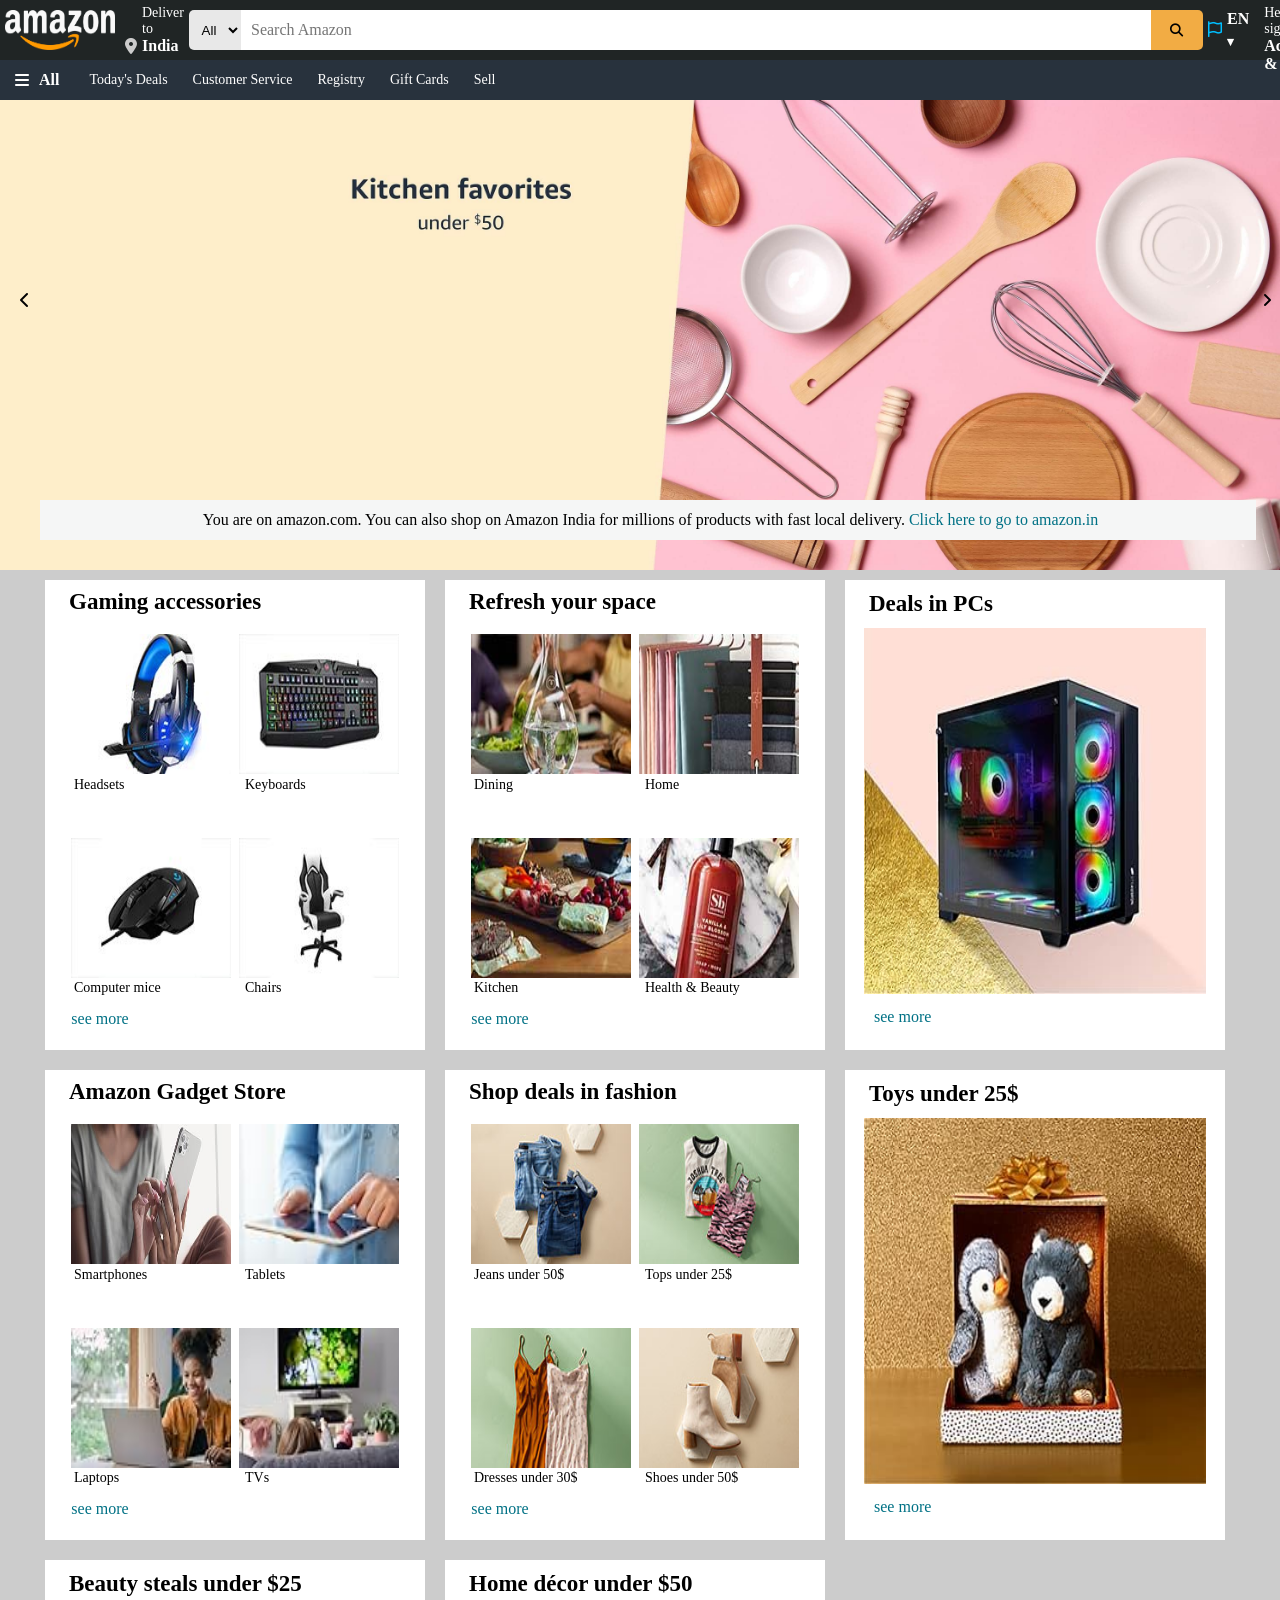
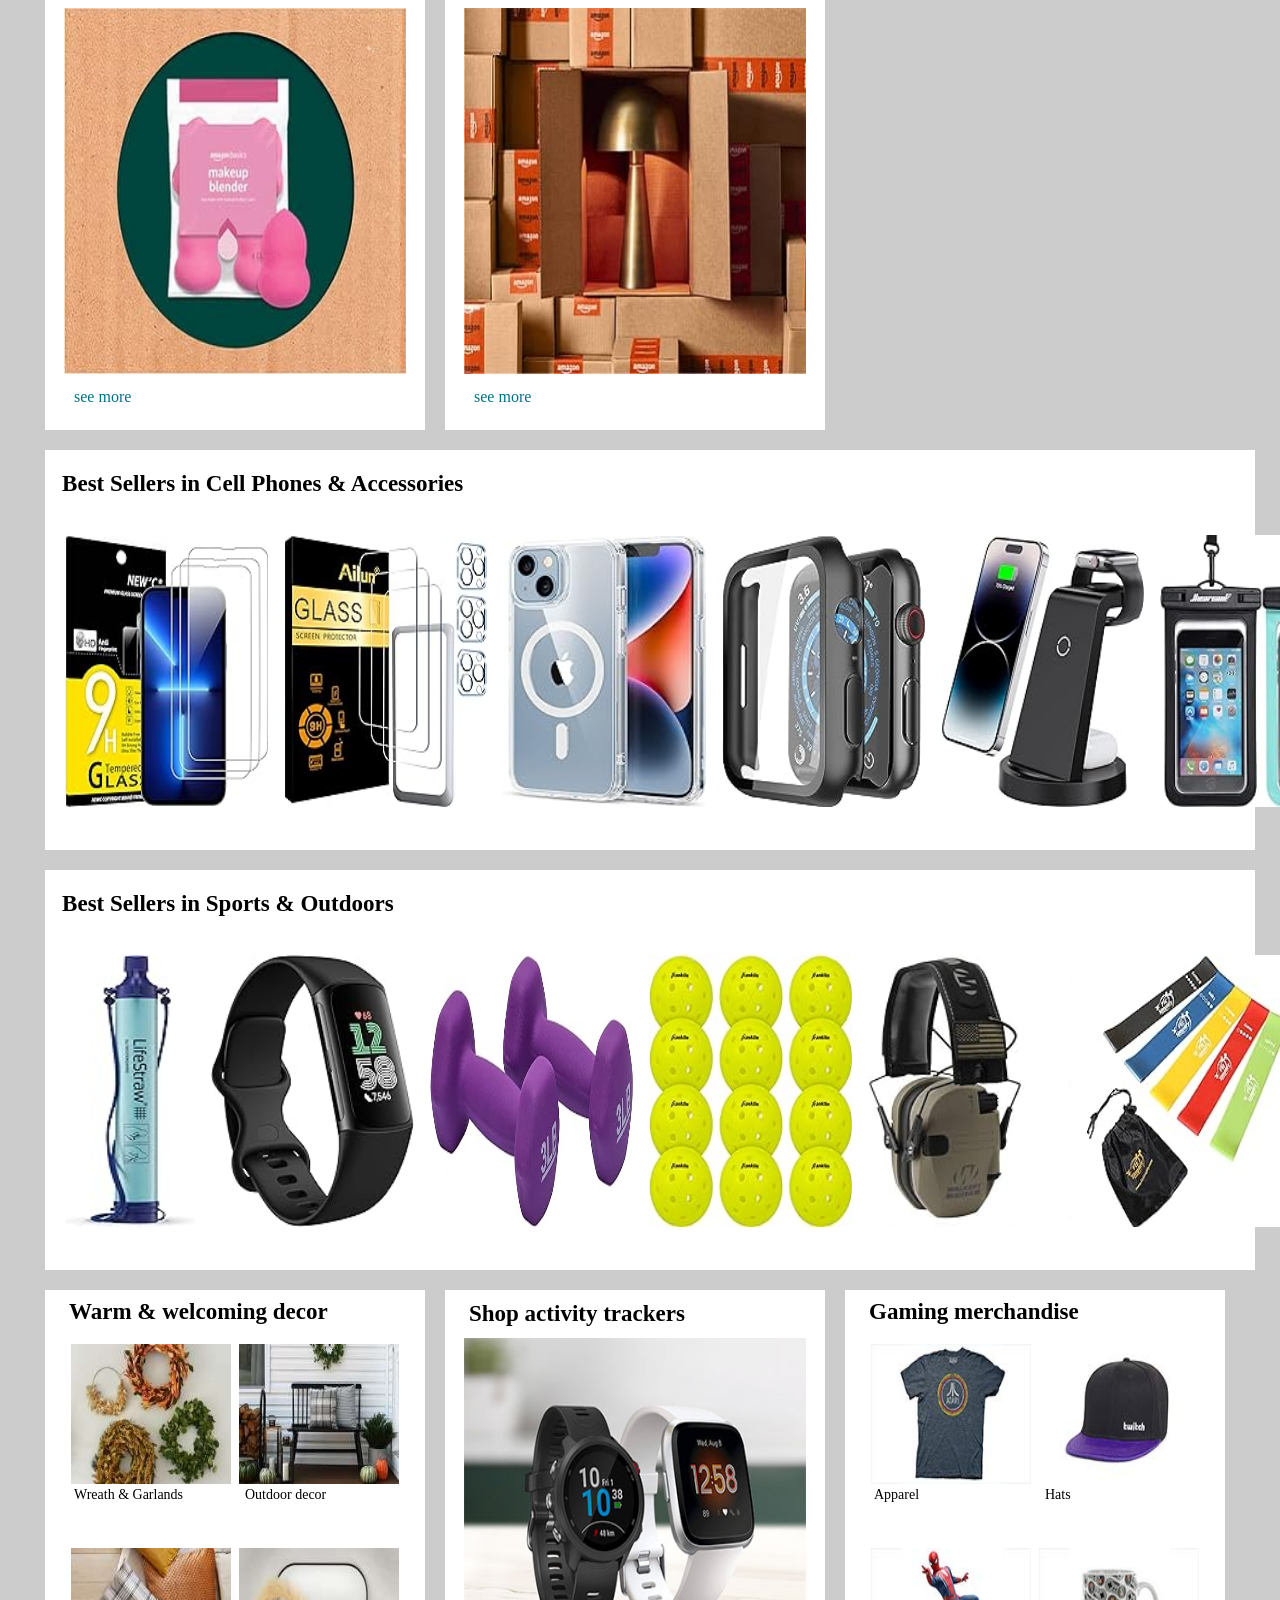
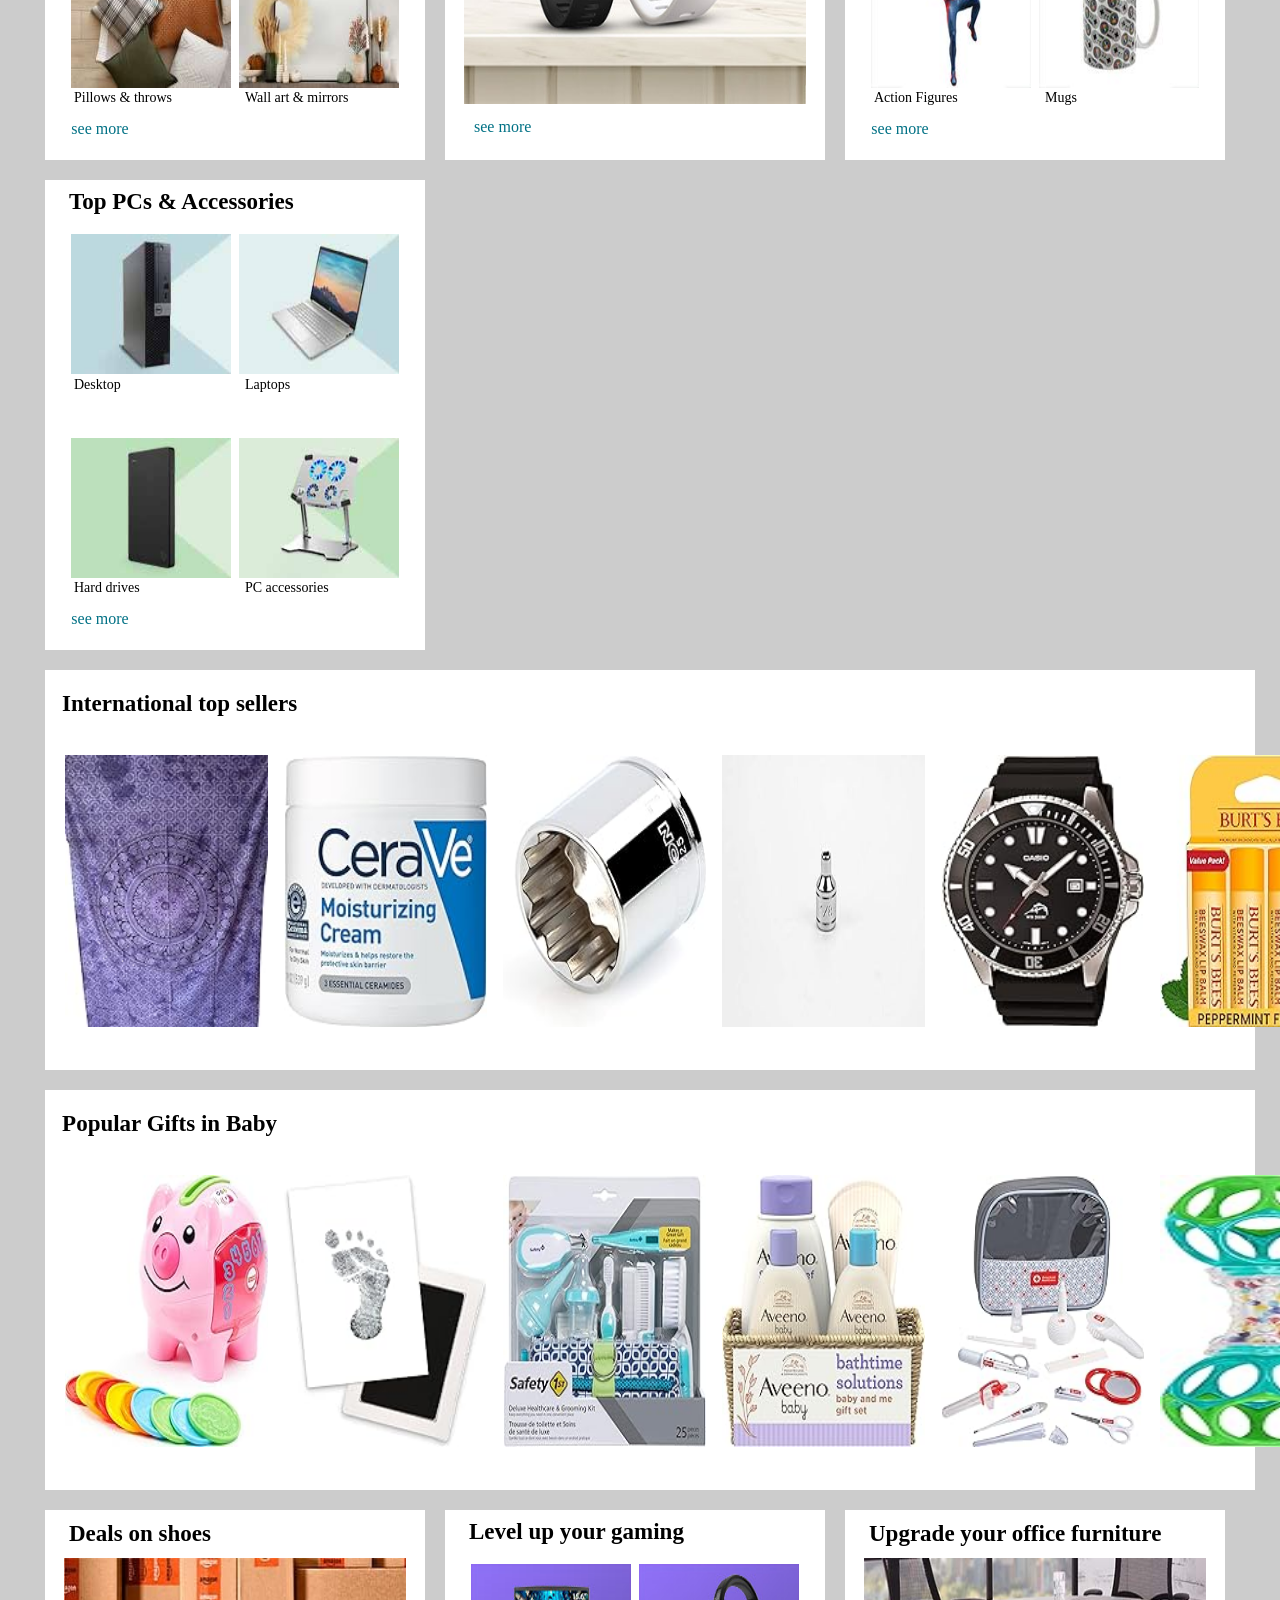
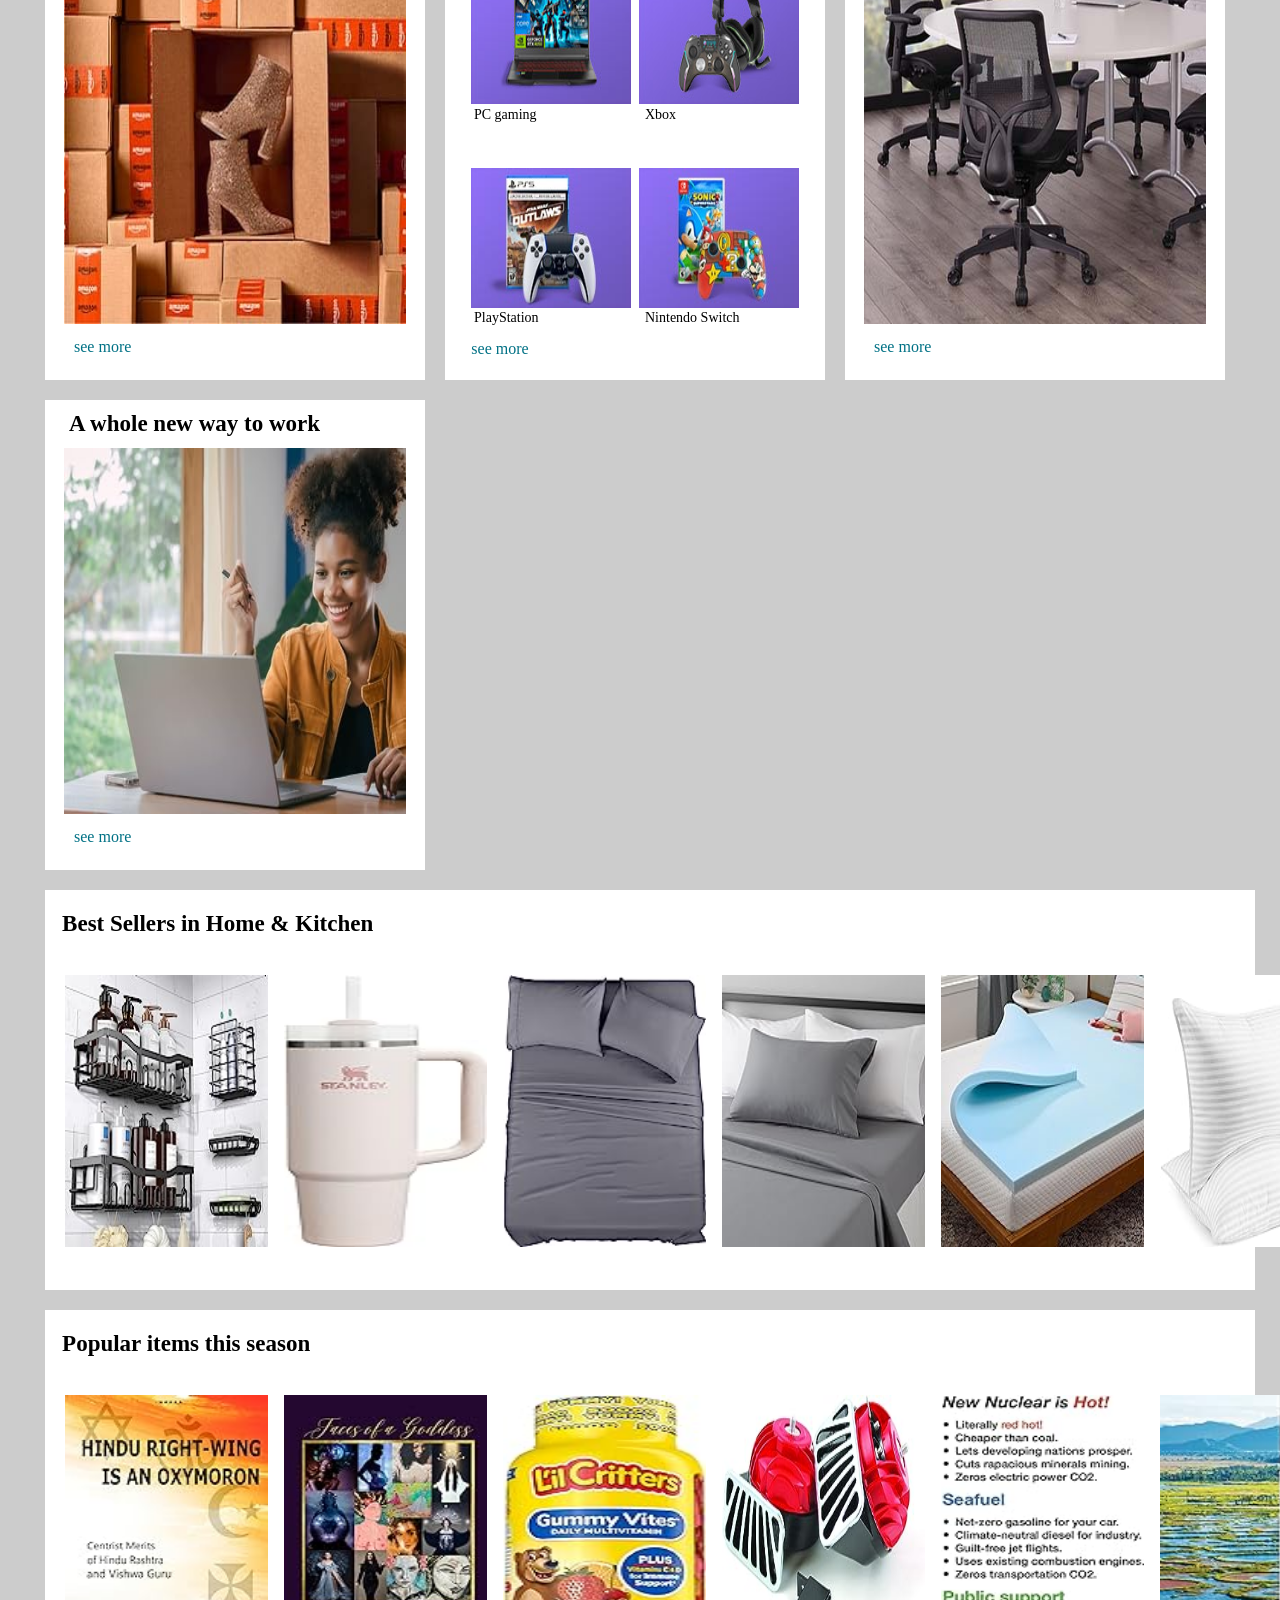
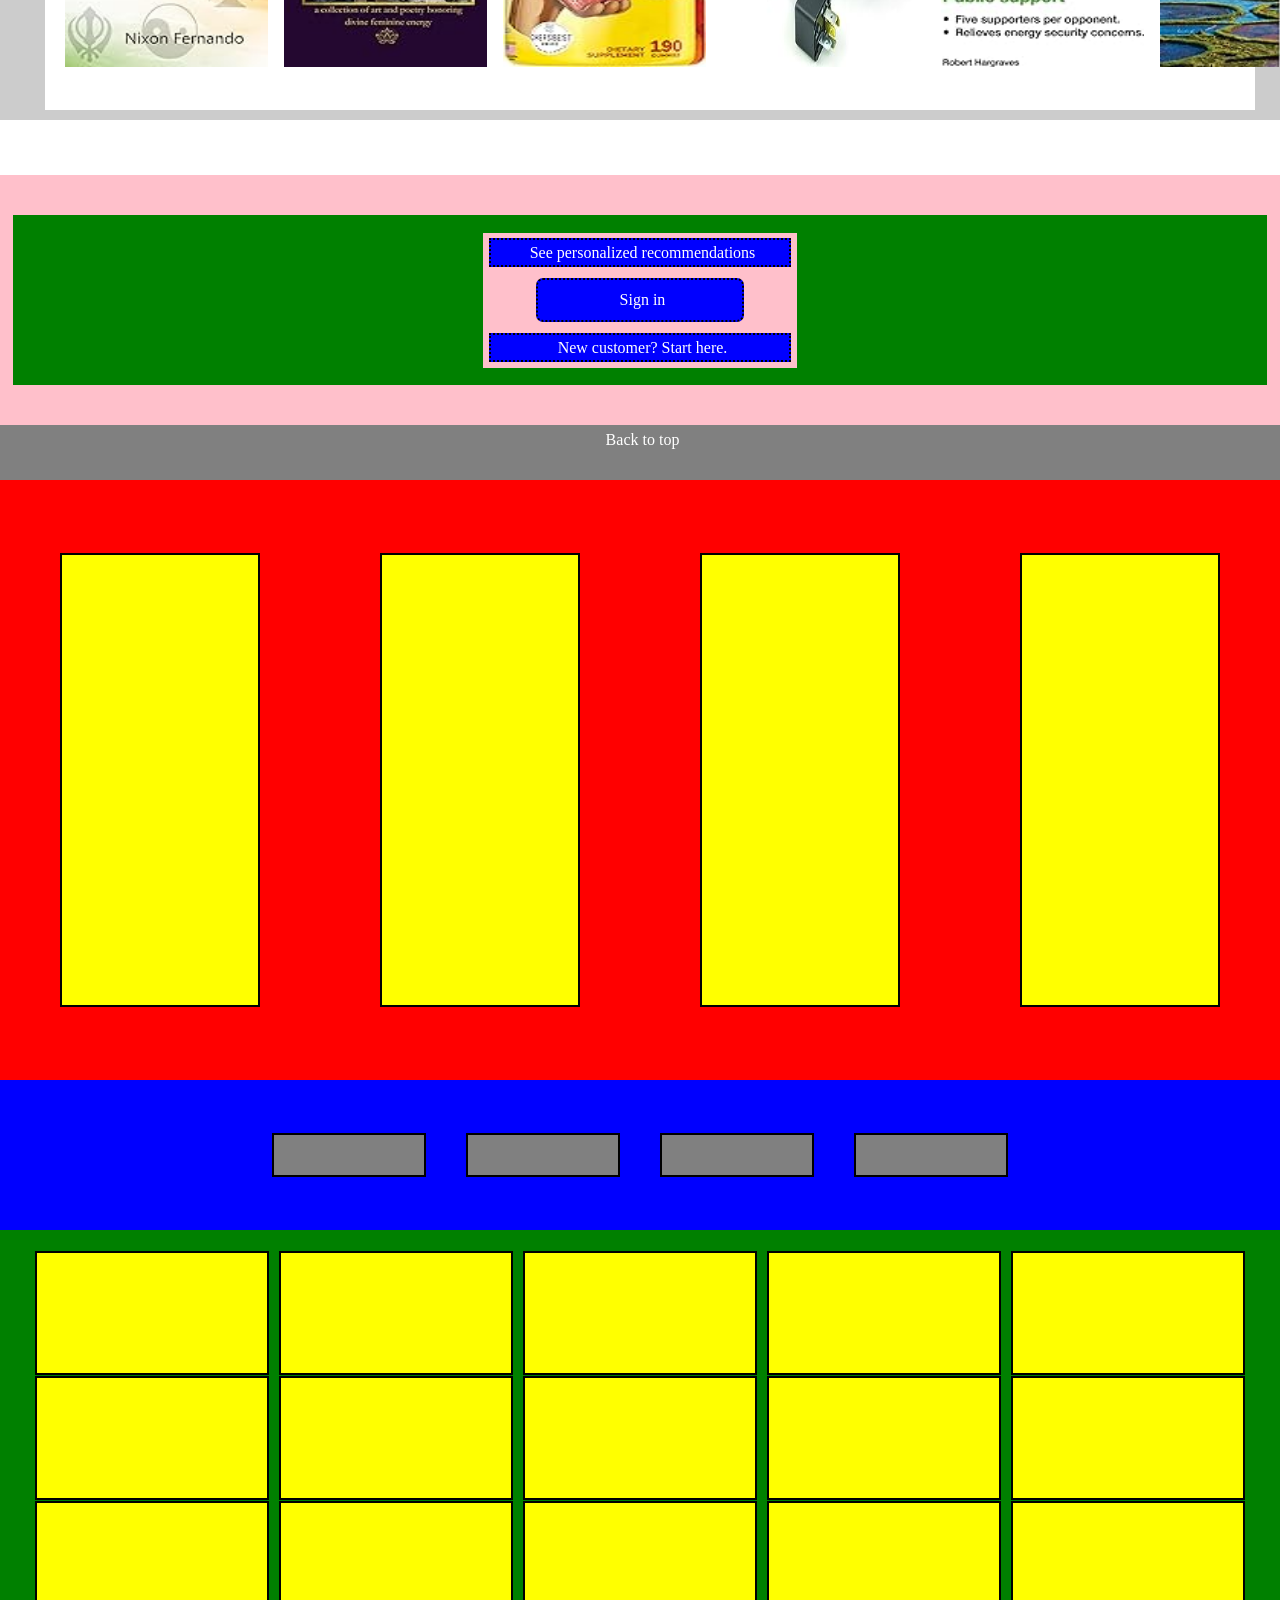
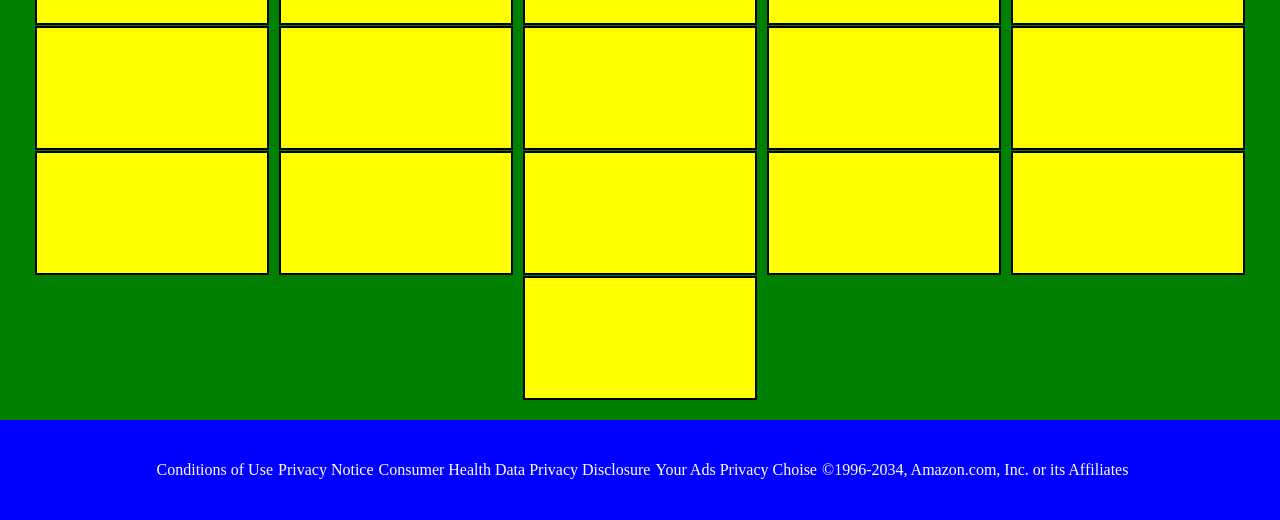
==== commit 2039c47f: "final stage -import some photos. -configure UI. -All element setting." ====
--- a/practice.html
+++ b/practice.html
@@ -143,30 +143,36 @@
 
 				<div class="itemBox">
 					<div class="myItems">
-						<imga src="b.jpeg" height="140" width="160">
-					</div>
-					<div class="myItems"></div>
-				</div>
-
-				<div class="myItemsNames">
-					<div class="itemNames">
-						<p id="firstN">Health and Beauty</p>
-					</div>
-					<div class="itemNames">
-						<p id="firstN">Health and Beauty</p>
-					</div>
-				</div>
-
-				<div class="itemBox">
-					<div class="myItems"></div>
-					<div class="myItems"></div>
-				</div>
-				<div class="myItemsNames">
-					<div class="itemNames">
-						<p id="secondN">Wired Headphone</p>
-					</div>
-					<div class="itemNames">
-						<p id="secondN">Gaming keyboard</p>
+						<img src="b.jpeg" height="140" width="160">
+					</div>
+					<div class="myItems">
+						<img src="c.jpeg" height="140" width="160">
+					</div>
+				</div>
+
+				<div class="myItemsNames">
+					<div class="itemNames">
+						<p id="firstN">Headsets</p>
+					</div>
+					<div class="itemNames">
+						<p id="firstN">Keyboards</p>
+					</div>
+				</div>
+
+				<div class="itemBox">
+					<div class="myItems">
+						<img src="d.jpeg" height="140" width="160">
+					</div>
+					<div class="myItems">
+						<img src="e.jpeg" height="140" width="160">
+					</div>
+				</div>
+				<div class="myItemsNames">
+					<div class="itemNames">
+						<p id="secondN">Computer mice</p>
+					</div>
+					<div class="itemNames">
+						<p id="secondN">Chairs</p>
 					</div>
 				</div>
 
@@ -174,7 +180,7 @@
 					<p id="seeM"><a href="#">see more</a></p>
 				</div>
 			</div>
-
+			<!--For Four Box-->
 			<div class="subItems">
 				<div class="UpTitle">
 					<p id="titleTag">Refresh your space</p>
@@ -182,30 +188,36 @@
 
 				<div class="itemBox">
 					<div class="myItems">
-						<imga src="b.jpeg" height="140" width="160">
-					</div>
-					<div class="myItems"></div>
-				</div>
-
-				<div class="myItemsNames">
-					<div class="itemNames">
-						<p id="firstN">Health and Beauty</p>
-					</div>
-					<div class="itemNames">
-						<p id="firstN">Health and Beauty</p>
-					</div>
-				</div>
-
-				<div class="itemBox">
-					<div class="myItems"></div>
-					<div class="myItems"></div>
-				</div>
-				<div class="myItemsNames">
-					<div class="itemNames">
-						<p id="secondN">Wired Headphone</p>
-					</div>
-					<div class="itemNames">
-						<p id="secondN">Gaming keyboard</p>
+						<img src="f.jpeg" height="140" width="160">
+					</div>
+					<div class="myItems">
+						<img src="g.jpeg" height="140" width="160">
+					</div>
+				</div>
+
+				<div class="myItemsNames">
+					<div class="itemNames">
+						<p id="firstN">Dining</p>
+					</div>
+					<div class="itemNames">
+						<p id="firstN">Home</p>
+					</div>
+				</div>
+
+				<div class="itemBox">
+					<div class="myItems">
+						<img src="h.jpeg" height="140" width="160">
+					</div>
+					<div class="myItems">
+						<img src="i.jpeg" height="140" width="160">
+					</div>
+				</div>
+				<div class="myItemsNames">
+					<div class="itemNames">
+						<p id="secondN">Kitchen</p>
+					</div>
+					<div class="itemNames">
+						<p id="secondN">Health & Beauty</p>
 					</div>
 				</div>
 
@@ -215,18 +227,19 @@
 			</div>
 
 			<!--For singel Item-->
-			<div class="subItems 1item">
+			<div class="subItems">
 				<div class="UpTitle">
 					<p id="titleTag">Deals in PCs</p>
 				</div>
 
 				<div class="bigItemBox">
+					<img src="a.jpeg" height="366" width="342">
 				</div>
 				<div class="bigItem">
 					<p id="seeM">see more</p>
 				</div>
 			</div>
-
+			<!--For Four Box-->
 			<div class="subItems">
 				<div class="UpTitle">
 					<p id="titleTag">Amazon Gadget Store</p>
@@ -234,30 +247,36 @@
 
 				<div class="itemBox">
 					<div class="myItems">
-						<imga src="b.jpeg" height="140" width="160">
-					</div>
-					<div class="myItems"></div>
-				</div>
-
-				<div class="myItemsNames">
-					<div class="itemNames">
-						<p id="firstN">Health and Beauty</p>
-					</div>
-					<div class="itemNames">
-						<p id="firstN">Health and Beauty</p>
-					</div>
-				</div>
-
-				<div class="itemBox">
-					<div class="myItems"></div>
-					<div class="myItems"></div>
-				</div>
-				<div class="myItemsNames">
-					<div class="itemNames">
-						<p id="secondN">Wired Headphone</p>
-					</div>
-					<div class="itemNames">
-						<p id="secondN">Gaming keyboard</p>
+						<img src="n.jpeg" height="140" width="160">
+					</div>
+					<div class="myItems">
+						<img src="o.jpeg" height="140" width="160">
+					</div>
+				</div>
+
+				<div class="myItemsNames">
+					<div class="itemNames">
+						<p id="firstN">Smartphones</p>
+					</div>
+					<div class="itemNames">
+						<p id="firstN">Tablets</p>
+					</div>
+				</div>
+
+				<div class="itemBox">
+					<div class="myItems">
+						<img src="p.jpeg" height="140" width="160">
+					</div>
+					<div class="myItems">
+						<img src="q.jpg" height="140" width="160">
+					</div>
+				</div>
+				<div class="myItemsNames">
+					<div class="itemNames">
+						<p id="secondN">Laptops</p>
+					</div>
+					<div class="itemNames">
+						<p id="secondN">TVs</p>
 					</div>
 				</div>
 
@@ -265,192 +284,188 @@
 					<p id="seeM"><a href="#">see more</a></p>
 				</div>
 			</div>
-			<div class="subItems">
-				<div class="UpTitle">
-					<p id="titleTag">Shop deals in Fashion</p>
+			<!--For Four Box-->
+			<div class="subItems">
+				<div class="UpTitle">
+					<p id="titleTag">Shop deals in fashion</p>
+				</div>
+
+				<div class="itemBox">
+					<div class="myItems">
+						<img src="j.jpeg" height="140" width="160">
+					</div>
+					<div class="myItems">
+						<img src="k.jpeg" height="140" width="160">
+					</div>
+				</div>
+
+				<div class="myItemsNames">
+					<div class="itemNames">
+						<p id="firstN">Jeans under 50$</p>
+					</div>
+					<div class="itemNames">
+						<p id="firstN">Tops under 25$</p>
+					</div>
+				</div>
+
+				<div class="itemBox">
+					<div class="myItems">
+						<img src="l.jpeg" height="140" width="160">
+					</div>
+					<div class="myItems">
+						<img src="m.jpeg" height="140" width="160">
+					</div>
+				</div>
+				<div class="myItemsNames">
+					<div class="itemNames">
+						<p id="secondN">Dresses under 30$</p>
+					</div>
+					<div class="itemNames">
+						<p id="secondN">Shoes under 50$</p>
+					</div>
+				</div>
+
+				<div class="seeMore">
+					<p id="seeM"><a href="#">see more</a></p>
+				</div>
+			</div>
+			<!--For singel Item-->
+			<div class="subItems">
+				<div class="UpTitle">
+					<p id="titleTag">Toys under 25$</p>
 				</div>
 
 				<div class="bigItemBox">
+					<img src="r.jpeg" height="366" width="342">
 				</div>
 				<div class="bigItem">
 					<p id="seeM">see more</p>
 				</div>
 			</div>
-			<div class="subItems">
-				<div class="UpTitle">
-					<p id="titleTag">Gaming Accessories</p>
-				</div>
-
-				<div class="itemBox">
-					<div class="myItems">
-						<imga src="b.jpeg" height="140" width="160">
-					</div>
-					<div class="myItems"></div>
-				</div>
-
-				<div class="myItemsNames">
-					<div class="itemNames">
-						<p id="firstN">Health and Beauty</p>
-					</div>
-					<div class="itemNames">
-						<p id="firstN">Health and Beauty</p>
-					</div>
-				</div>
-
-				<div class="itemBox">
-					<div class="myItems"></div>
-					<div class="myItems"></div>
-				</div>
-				<div class="myItemsNames">
-					<div class="itemNames">
-						<p id="secondN">Wired Headphone</p>
-					</div>
-					<div class="itemNames">
-						<p id="secondN">Gaming keyboard</p>
-					</div>
-				</div>
-
-				<div class="seeMore">
-					<p id="seeM"><a href="#">see more</a></p>
-				</div>
-			</div>
-			<div class="subItems">
-				<div class="UpTitle">
-					<p id="titleTag">Gaming accessories</p>
-				</div>
-
-				<div class="itemBox">
-					<div class="myItems">
-						<imga src="b.jpeg" height="140" width="160">
-					</div>
-					<div class="myItems"></div>
-				</div>
-
-				<div class="myItemsNames">
-					<div class="itemNames">
-						<p id="firstN">Health and Beauty</p>
-					</div>
-					<div class="itemNames">
-						<p id="firstN">Health and Beauty</p>
-					</div>
-				</div>
-
-				<div class="itemBox">
-					<div class="myItems"></div>
-					<div class="myItems"></div>
-				</div>
-				<div class="myItemsNames">
-					<div class="itemNames">
-						<p id="secondN">Wired Headphone</p>
-					</div>
-					<div class="itemNames">
-						<p id="secondN">Gaming keyboard</p>
-					</div>
-				</div>
-
-				<div class="seeMore">
-					<p id="seeM"><a href="#">see more</a></p>
-				</div>
-			</div>
-			<div class="subItems">
-				<div class="UpTitle">
-					<p id="titleTag">Gaming accessories</p>
-				</div>
-
-				<div class="itemBox">
-					<div class="myItems">
-						<imga src="b.jpeg" height="140" width="160">
-					</div>
-					<div class="myItems"></div>
-				</div>
-
-				<div class="myItemsNames">
-					<div class="itemNames">
-						<p id="firstN">Health and Beauty</p>
-					</div>
-					<div class="itemNames">
-						<p id="firstN">Health and Beauty</p>
-					</div>
-				</div>
-
-				<div class="itemBox">
-					<div class="myItems"></div>
-					<div class="myItems"></div>
-				</div>
-				<div class="myItemsNames">
-					<div class="itemNames">
-						<p id="secondN">Wired Headphone</p>
-					</div>
-					<div class="itemNames">
-						<p id="secondN">Gaming keyboard</p>
-					</div>
-				</div>
-
-				<div class="seeMore">
-					<p id="seeM"><a href="#">see more</a></p>
-				</div>
-			</div>
+			<!--For singel Item-->
+			<div class="subItems">
+				<div class="UpTitle">
+					<p id="titleTag">Beauty steals under $25</p>
+				</div>
+
+				<div class="bigItemBox">
+					<img src="ft.jpg" height="366" width="342">
+				</div>
+				<div class="bigItem">
+					<p id="seeM">see more</p>
+				</div>
+			</div>
+			<!--For singel Item-->
+			<div class="subItems">
+				<div class="UpTitle">
+					<p id="titleTag">Home décor under $50</p>
+				</div>
+
+				<div class="bigItemBox">
+					<img src="s.jpeg" height="366" width="342">
+				</div>
+				<div class="bigItem">
+					<p id="seeM">see more</p>
+				</div>
+			</div>
+
 			<!--For wider range Item-->
 			<div class="subItems longI">
 				<div class="wideTitle">
-					<p id="titleTag">Gaming accessories</p>
+					<p id="titleTag">Best Sellers in Cell Phones & Accessories</p>
 				</div>
 				<div class="wideBox">
-					<div class="wideItems"></div>
-					<div class="wideItems"></div>
-					<div class="wideItems"></div>
-					<div class="wideItems"></div>
-					<div class="wideItems"></div>
-					<div class="wideItems"></div>
-					<div class="wideItems"></div>
-				</div>
-			</div>
+					<div class="wideItems">
+						<img src="x.jpeg" height="272" width="203">
+					</div>
+					<div class="wideItems">
+						<img src="y.jpeg" height="272" width="203">
+					</div>
+					<div class="wideItems">
+						<img src="z.jpeg" height="272" width="203">
+					</div>
+					<div class="wideItems">
+						<img src="aa.jpeg" height="272" width="203">
+					</div>
+					<div class="wideItems">
+						<img src="bb.jpeg" height="272" width="203">
+					</div>
+					<div class="wideItems">
+						<img src="cc.jpeg" height="272" width="203">
+					</div>
+					<div class="wideItems">
+						<img src="y.jpeg" height="272" width="203">
+					</div>
+				</div>
+			</div>
+			<!--For wider range Item-->
 			<div class="subItems longI">
 				<div class="wideTitle">
-					<p id="titleTag">Gaming accessories</p>
+					<p id="titleTag">Best Sellers in Sports & Outdoors</p>
 				</div>
 				<div class="wideBox">
-					<div class="wideItems"></div>
-					<div class="wideItems"></div>
-					<div class="wideItems"></div>
-					<div class="wideItems"></div>
-					<div class="wideItems"></div>
-					<div class="wideItems"></div>
-					<div class="wideItems"></div>
-				</div>
-			</div>
+					<div class="wideItems">
+						<img src="uuu.jpg" height="272" width="130">
+					</div>
+					<div class="wideItems">
+						<img src="vvv.jpg" height="272" width="203">
+					</div>
+					<div class="wideItems">
+						<img src="www.jpg" height="272" width="203">
+					</div>
+					<div class="wideItems">
+						<img src="xxx.jpg" height="272" width="203">
+					</div>
+					<div class="wideItems">
+						<img src="yyy.jpg" height="272" width="203">
+					</div>
+					<div class="wideItems">
+						<img src="zzz.jpg" height="272" width="203">
+					</div>
+					<div class="wideItems">
+						<img src="aaaa.jpg" height="272" width="203">
+					</div>
+				</div>
+			</div>
+
 			<!--For singel Item-->
 			<div class="subItems">
 				<div class="UpTitle">
-					<p id="titleTag">Gaming accessories</p>
-				</div>
-
-				<div class="itemBox">
-					<div class="myItems">
-						<imga src="b.jpeg" height="140" width="160">
-					</div>
-					<div class="myItems"></div>
-				</div>
-
-				<div class="myItemsNames">
-					<div class="itemNames">
-						<p id="firstN">Health and Beauty</p>
-					</div>
-					<div class="itemNames">
-						<p id="firstN">Health and Beauty</p>
-					</div>
-				</div>
-
-				<div class="itemBox">
-					<div class="myItems"></div>
-					<div class="myItems"></div>
-				</div>
-				<div class="myItemsNames">
-					<div class="itemNames">
-						<p id="secondN">Wired Headphone</p>
-					</div>
-					<div class="itemNames">
-						<p id="secondN">Gaming keyboard</p>
+					<p id="titleTag">Warm & welcoming decor</p>
+				</div>
+
+				<div class="itemBox">
+					<div class="myItems">
+						<img src="kk.jpeg" height="140" width="160">
+					</div>
+					<div class="myItems">
+						<img src="ll.jpeg" height="140" width="160">
+					</div>
+				</div>
+
+				<div class="myItemsNames">
+					<div class="itemNames">
+						<p id="firstN">Wreath & Garlands</p>
+					</div>
+					<div class="itemNames">
+						<p id="firstN">Outdoor decor</p>
+					</div>
+				</div>
+
+				<div class="itemBox">
+					<div class="myItems">
+						<img src="mm.jpeg" height="140" width="160">
+					</div>
+					<div class="myItems">
+						<img src="nn.jpeg" height="140" width="160">
+					</div>
+				</div>
+				<div class="myItemsNames">
+					<div class="itemNames">
+						<p id="secondN">Pillows & throws</p>
+					</div>
+					<div class="itemNames">
+						<p id="secondN">Wall art & mirrors</p>
 					</div>
 				</div>
 
@@ -458,37 +473,57 @@
 					<p id="seeM"><a href="#">see more</a></p>
 				</div>
 			</div>
-			<div class="subItems">
-				<div class="UpTitle">
-					<p id="titleTag">Gaming accessories</p>
-				</div>
-
-				<div class="itemBox">
-					<div class="myItems">
-						<imga src="b.jpeg" height="140" width="160">
-					</div>
-					<div class="myItems"></div>
-				</div>
-
-				<div class="myItemsNames">
-					<div class="itemNames">
-						<p id="firstN">Health and Beauty</p>
-					</div>
-					<div class="itemNames">
-						<p id="firstN">Health and Beauty</p>
-					</div>
-				</div>
-
-				<div class="itemBox">
-					<div class="myItems"></div>
-					<div class="myItems"></div>
-				</div>
-				<div class="myItemsNames">
-					<div class="itemNames">
-						<p id="secondN">Wired Headphone</p>
-					</div>
-					<div class="itemNames">
-						<p id="secondN">Gaming keyboard</p>
+
+			<div class="subItems">
+				<div class="UpTitle">
+					<p id="titleTag">Shop activity trackers</p>
+				</div>
+
+				<div class="bigItemBox">
+					<img src="oo.jpeg" height="366" width="342">
+				</div>
+				<div class="bigItem">
+					<p id="seeM">see more</p>
+				</div>
+			</div>
+
+			<div class="subItems">
+				<div class="UpTitle">
+					<p id="titleTag">Gaming merchandise</p>
+				</div>
+
+				<div class="itemBox">
+					<div class="myItems">
+						<img src="pp.jpeg" height="140" width="160">
+					</div>
+					<div class="myItems">
+						<img src="qq.jpeg" height="140" width="160">
+					</div>
+				</div>
+
+				<div class="myItemsNames">
+					<div class="itemNames">
+						<p id="firstN">Apparel</p>
+					</div>
+					<div class="itemNames">
+						<p id="firstN">Hats</p>
+					</div>
+				</div>
+
+				<div class="itemBox">
+					<div class="myItems">
+						<img src="rr.jpeg" height="140" width="160">
+					</div>
+					<div class="myItems">
+						<img src="ss.jpeg" height="140" width="160">
+					</div>
+				</div>
+				<div class="myItemsNames">
+					<div class="itemNames">
+						<p id="secondN">Action Figures</p>
+					</div>
+					<div class="itemNames">
+						<p id="secondN">Mugs</p>
 					</div>
 				</div>
 
@@ -496,37 +531,44 @@
 					<p id="seeM"><a href="#">see more</a></p>
 				</div>
 			</div>
-			<div class="subItems">
-				<div class="UpTitle">
-					<p id="titleTag">Gaming accessories</p>
-				</div>
-
-				<div class="itemBox">
-					<div class="myItems">
-						<imga src="b.jpeg" height="140" width="160">
-					</div>
-					<div class="myItems"></div>
-				</div>
-
-				<div class="myItemsNames">
-					<div class="itemNames">
-						<p id="firstN">Health and Beauty</p>
-					</div>
-					<div class="itemNames">
-						<p id="firstN">Health and Beauty</p>
-					</div>
-				</div>
-
-				<div class="itemBox">
-					<div class="myItems"></div>
-					<div class="myItems"></div>
-				</div>
-				<div class="myItemsNames">
-					<div class="itemNames">
-						<p id="secondN">Wired Headphone</p>
-					</div>
-					<div class="itemNames">
-						<p id="secondN">Gaming keyboard</p>
+
+			<div class="subItems">
+				<div class="UpTitle">
+					<p id="titleTag">Top PCs & Accessories</p>
+				</div>
+
+				<div class="itemBox">
+					<div class="myItems">
+						<img src="ab.jpg" height="140" width="160">
+					</div>
+					<div class="myItems">
+						<img src="ac.jpg" height="140" width="160">
+					</div>
+				</div>
+
+				<div class="myItemsNames">
+					<div class="itemNames">
+						<p id="firstN">Desktop</p>
+					</div>
+					<div class="itemNames">
+						<p id="firstN">Laptops</p>
+					</div>
+				</div>
+
+				<div class="itemBox">
+					<div class="myItems">
+						<img src="ad.jpg" height="140" width="160">
+					</div>
+					<div class="myItems">
+						<img src="ae.jpg" height="140" width="160">
+					</div>
+				</div>
+				<div class="myItemsNames">
+					<div class="itemNames">
+						<p id="secondN">Hard drives</p>
+					</div>
+					<div class="itemNames">
+						<p id="secondN">PC accessories</p>
 					</div>
 				</div>
 
@@ -534,37 +576,115 @@
 					<p id="seeM"><a href="#">see more</a></p>
 				</div>
 			</div>
-			<div class="subItems">
-				<div class="UpTitle">
-					<p id="titleTag">Gaming accessories</p>
-				</div>
-
-				<div class="itemBox">
-					<div class="myItems">
-						<imga src="b.jpeg" height="140" width="160">
-					</div>
-					<div class="myItems"></div>
-				</div>
-
-				<div class="myItemsNames">
-					<div class="itemNames">
-						<p id="firstN">Health and Beauty</p>
-					</div>
-					<div class="itemNames">
-						<p id="firstN">Health and Beauty</p>
-					</div>
-				</div>
-
-				<div class="itemBox">
-					<div class="myItems"></div>
-					<div class="myItems"></div>
-				</div>
-				<div class="myItemsNames">
-					<div class="itemNames">
-						<p id="secondN">Wired Headphone</p>
-					</div>
-					<div class="itemNames">
-						<p id="secondN">Gaming keyboard</p>
+
+			<div class="subItems longI">
+				<div class="wideTitle">
+					<p id="titleTag">International top sellers</p>
+				</div>
+				<div class="wideBox">
+					<div class="wideItems">
+						<img src="uu.jpeg" height="272" width="203">
+					</div>
+					<div class="wideItems">
+						<img src="vv.jpeg" height="272" width="203">
+					</div>
+					<div class="wideItems">
+						<img src="ww.jpeg" height="272" width="203">
+					</div>
+					<div class="wideItems">
+						<img src="xx.jpeg" height="272" width="203">
+					</div>
+					<div class="wideItems">
+						<img src="yy.jpeg" height="272" width="203">
+					</div>
+					<div class="wideItems">
+						<img src="zz.jpeg" height="272" width="203">
+					</div>
+					<div class="wideItems">
+						<img src="aaa.jpeg" height="272" width="203">
+					</div>
+				</div>
+			</div>
+
+			<div class="subItems longI">
+				<div class="wideTitle">
+					<p id="titleTag">Popular Gifts in Baby</p>
+				</div>
+				<div class="wideBox">
+					<div class="wideItems">
+						<img src="pppp.jpg" height="272" width="203">
+					</div>
+					<div class="wideItems">
+						<img src="qqqq.jpg" height="272" width="203">
+					</div>
+					<div class="wideItems">
+						<img src="rrrr.jpg" height="272" width="203">
+					</div>
+					<div class="wideItems">
+						<img src="ssss.jpg" height="272" width="203">
+					</div>
+					<div class="wideItems">
+						<img src="tttt.jpg" height="272" width="203">
+					</div>
+					<div class="wideItems">
+						<img src="uuuu.jpg" height="272" width="203">
+					</div>
+					<div class="wideItems">
+						<img src="vvvv.jpg" height="272" width="203">
+					</div>
+				</div>
+			</div>
+
+			<div class="subItems">
+				<div class="UpTitle">
+					<p id="titleTag">Deals on shoes</p>
+				</div>
+
+				<div class="bigItemBox">
+					<img src="hhh.jpg" height="366" width="342">
+				</div>
+				<div class="bigItem">
+					<p id="seeM">see more</p>
+				</div>
+			</div>
+
+			<div class="subItems">
+				<div class="UpTitle">
+					<p id="titleTag">Level up your gaming</p>
+				</div>
+
+				<div class="itemBox">
+					<div class="myItems">
+						<img src="mmm.jpg" height="140" width="160">
+					</div>
+					<div class="myItems">
+						<img src="nnn.jpg" height="140" width="160">
+					</div>
+				</div>
+
+				<div class="myItemsNames">
+					<div class="itemNames">
+						<p id="firstN">PC gaming</p>
+					</div>
+					<div class="itemNames">
+						<p id="firstN">Xbox</p>
+					</div>
+				</div>
+
+				<div class="itemBox">
+					<div class="myItems">
+						<img src="ooo.jpg" height="140" width="160">
+					</div>
+					<div class="myItems">
+						<img src="ppp.jpg" height="140" width="160">
+					</div>
+				</div>
+				<div class="myItemsNames">
+					<div class="itemNames">
+						<p id="secondN">PlayStation</p>
+					</div>
+					<div class="itemNames">
+						<p id="secondN">Nintendo Switch</p>
 					</div>
 				</div>
 
@@ -572,212 +692,88 @@
 					<p id="seeM"><a href="#">see more</a></p>
 				</div>
 			</div>
+
+			<div class="subItems">
+				<div class="UpTitle">
+					<p id="titleTag">Upgrade your office furniture</p>
+				</div>
+
+				<div class="bigItemBox">
+					<img src="iiii.jpg" height="366" width="342">
+				</div>
+				<div class="bigItem">
+					<p id="seeM">see more</p>
+				</div>
+			</div>
+
+			<div class="subItems">
+				<div class="UpTitle">
+					<p id="titleTag">A whole new way to work</p>
+				</div>
+
+				<div class="bigItemBox">
+					<img src="nnnn.jpg" height="366" width="342">
+				</div>
+				<div class="bigItem">
+					<p id="seeM">see more</p>
+				</div>
+			</div>
+
 			<div class="subItems longI">
 				<div class="wideTitle">
-					<p id="titleTag">Gaming accessories</p>
+					<p id="titleTag">Best Sellers in Home & Kitchen</p>
 				</div>
 				<div class="wideBox">
-					<div class="wideItems"></div>
-					<div class="wideItems"></div>
-					<div class="wideItems"></div>
-					<div class="wideItems"></div>
-					<div class="wideItems"></div>
-					<div class="wideItems"></div>
-					<div class="wideItems"></div>
-				</div>
-			</div>
+					<div class="wideItems">
+						<img src="cccc.jpg" height="272" width="203">
+					</div>
+					<div class="wideItems">
+						<img src="dddd.jpg" height="272" width="203">
+					</div>
+					<div class="wideItems">
+						<img src="eeee.jpg" height="272" width="203">
+					</div>
+					<div class="wideItems">
+						<img src="ffff.jpg" height="272" width="203">
+					</div>
+					<div class="wideItems">
+						<img src="gggg.jpg" height="272" width="203">
+					</div>
+					<div class="wideItems">
+						<img src="hhhh.jpg" height="272" width="203">
+					</div>
+					<div class="wideItems">
+						<img src="oooo.jpg" height="272" width="203">
+					</div>
+				</div>
+			</div>
+
 			<div class="subItems longI">
 				<div class="wideTitle">
-					<p id="titleTag">Gaming accessories</p>
+					<p id="titleTag">Popular items this season</p>
 				</div>
 				<div class="wideBox">
-					<div class="wideItems"></div>
-					<div class="wideItems"></div>
-					<div class="wideItems"></div>
-					<div class="wideItems"></div>
-					<div class="wideItems"></div>
-					<div class="wideItems"></div>
-					<div class="wideItems"></div>
-				</div>
-			</div>
-			<div class="subItems">
-				<div class="UpTitle">
-					<p id="titleTag">Gaming accessories</p>
-				</div>
-
-				<div class="itemBox">
-					<div class="myItems">
-						<imga src="b.jpeg" height="140" width="160">
-					</div>
-					<div class="myItems"></div>
-				</div>
-
-				<div class="myItemsNames">
-					<div class="itemNames">
-						<p id="firstN">Health and Beauty</p>
-					</div>
-					<div class="itemNames">
-						<p id="firstN">Health and Beauty</p>
-					</div>
-				</div>
-
-				<div class="itemBox">
-					<div class="myItems"></div>
-					<div class="myItems"></div>
-				</div>
-				<div class="myItemsNames">
-					<div class="itemNames">
-						<p id="secondN">Wired Headphone</p>
-					</div>
-					<div class="itemNames">
-						<p id="secondN">Gaming keyboard</p>
-					</div>
-				</div>
-
-				<div class="seeMore">
-					<p id="seeM"><a href="#">see more</a></p>
-				</div>
-			</div>
-			<div class="subItems">
-				<div class="UpTitle">
-					<p id="titleTag">Gaming accessories</p>
-				</div>
-
-				<div class="itemBox">
-					<div class="myItems">
-						<imga src="b.jpeg" height="140" width="160">
-					</div>
-					<div class="myItems"></div>
-				</div>
-
-				<div class="myItemsNames">
-					<div class="itemNames">
-						<p id="firstN">Health and Beauty</p>
-					</div>
-					<div class="itemNames">
-						<p id="firstN">Health and Beauty</p>
-					</div>
-				</div>
-
-				<div class="itemBox">
-					<div class="myItems"></div>
-					<div class="myItems"></div>
-				</div>
-				<div class="myItemsNames">
-					<div class="itemNames">
-						<p id="secondN">Wired Headphone</p>
-					</div>
-					<div class="itemNames">
-						<p id="secondN">Gaming keyboard</p>
-					</div>
-				</div>
-
-				<div class="seeMore">
-					<p id="seeM"><a href="#">see more</a></p>
-				</div>
-			</div>
-			<div class="subItems">
-				<div class="UpTitle">
-					<p id="titleTag">Gaming accessories</p>
-				</div>
-
-				<div class="itemBox">
-					<div class="myItems">
-						<imga src="b.jpeg" height="140" width="160">
-					</div>
-					<div class="myItems"></div>
-				</div>
-
-				<div class="myItemsNames">
-					<div class="itemNames">
-						<p id="firstN">Health and Beauty</p>
-					</div>
-					<div class="itemNames">
-						<p id="firstN">Health and Beauty</p>
-					</div>
-				</div>
-
-				<div class="itemBox">
-					<div class="myItems"></div>
-					<div class="myItems"></div>
-				</div>
-				<div class="myItemsNames">
-					<div class="itemNames">
-						<p id="secondN">Wired Headphone</p>
-					</div>
-					<div class="itemNames">
-						<p id="secondN">Gaming keyboard</p>
-					</div>
-				</div>
-
-				<div class="seeMore">
-					<p id="seeM"><a href="#">see more</a></p>
-				</div>
-			</div>
-			<div class="subItems">
-				<div class="UpTitle">
-					<p id="titleTag">Gaming accessories</p>
-				</div>
-
-				<div class="itemBox">
-					<div class="myItems">
-						<imga src="b.jpeg" height="140" width="160">
-					</div>
-					<div class="myItems"></div>
-				</div>
-
-				<div class="myItemsNames">
-					<div class="itemNames">
-						<p id="firstN">Health and Beauty</p>
-					</div>
-					<div class="itemNames">
-						<p id="firstN">Health and Beauty</p>
-					</div>
-				</div>
-
-				<div class="itemBox">
-					<div class="myItems"></div>
-					<div class="myItems"></div>
-				</div>
-				<div class="myItemsNames">
-					<div class="itemNames">
-						<p id="secondN">Wired Headphone</p>
-					</div>
-					<div class="itemNames">
-						<p id="secondN">Gaming keyboard</p>
-					</div>
-				</div>
-
-				<div class="seeMore">
-					<p id="seeM"><a href="#">see more</a></p>
-				</div>
-			</div>
-			<div class="subItems longI">
-				<div class="wideTitle">
-					<p id="titleTag">Gaming accessories</p>
-				</div>
-				<div class="wideBox">
-					<div class="wideItems"></div>
-					<div class="wideItems"></div>
-					<div class="wideItems"></div>
-					<div class="wideItems"></div>
-					<div class="wideItems"></div>
-					<div class="wideItems"></div>
-					<div class="wideItems"></div>
-				</div>
-			</div>
-			<div class="subItems longI">
-				<div class="wideTitle">
-					<p id="titleTag">Gaming accessories</p>
-				</div>
-				<div class="wideBox">
-					<div class="wideItems"></div>
-					<div class="wideItems"></div>
-					<div class="wideItems"></div>
-					<div class="wideItems"></div>
-					<div class="wideItems"></div>
-					<div class="wideItems"></div>
-					<div class="wideItems"></div>
+					<div class="wideItems">
+						<img src="aaa.jpeg" height="272" width="203">
+					</div>
+					<div class="wideItems">
+						<img src="bbb.jpg" height="272" width="203">
+					</div>
+					<div class="wideItems">
+						<img src="ccc.jpg" height="272" width="203">
+					</div>
+					<div class="wideItems">
+						<img src="ddd.jpg" height="272" width="203">
+					</div>
+					<div class="wideItems">
+						<img src="eee.jpg" height="272" width="203">
+					</div>
+					<div class="wideItems">
+						<img src="fff.jpg" height="272" width="203">
+					</div>
+					<div class="wideItems">
+						<img src="ggg.jpg" height="272" width="203">
+					</div>
 				</div>
 			</div>
 		</div>
@@ -849,7 +845,7 @@
 				<p>Privacy Notice</p>
 				<p>Consumer Health Data Privacy Disclosure</p>
 				<p>Your Ads Privacy Choise</p>
-				<p>&copy;1996-2024, Amazon.com, Inc. or its Affiliates</p>
+				<p>&copy;1996-2034, Amazon.com, Inc. or its Affiliates</p>
 			</div>
 		</div>
 	</footer>
--- a/style.css
+++ b/style.css
@@ -5,6 +5,7 @@
 }
 a{
 	text-decoration:none;
+	color:#007185;
 }
 .smallText{
 	font-family:Amazon Ember;
@@ -241,6 +242,7 @@
 	display:flex;
 	justify-content:flex-start;
 	align-items:center;
+	margin-bottom:15px;
 
 }
 .categorys{
@@ -262,10 +264,10 @@
 	flex-wrap:wrap;
 	margin:0px 0px 20px 20px;
 	justify-content:space-evenly;
-	border:1px solid black;
 	align-items:center;
 	position:relative;
 	left:25px;
+	top:10px;
 }
 
 .UpTitle{
@@ -288,28 +290,30 @@
 	align-items:center;
 	height:35%;
 	width:90%;
-	background-color:orange;	
-	margin-bottom:25px;
+	margin-bottom:5px;
 
 }
 .myItems{
 	height:140px;
 	width:160px;
 	margin-left:0px;
-	background-color:red;
-	border:2px solid black;
-
 }
 
 .myItemsNames{
 	display:flex;
-	justify-content:space-evenly;
+	justify-content:space-between;
 	align-items:center;
 	height:25px;
 	width:90%;
-	background-color:black;
-	position:relative;
-	bottom:30px;
+	position:relative;
+	bottom:22px;
+
+}
+.itemNames{
+	height:25px;
+	width:170px;;
+	padding-top:5px;
+	padding-left:5px;
 }
 .seeMore{
 	position:relative;
@@ -327,11 +331,13 @@
 	font-family:Amazon Ember;
 	font-size:14px;
 	margin-right:40px;
+	color:black;
 }
 #secondN{
 	font-family:Amazon Ember;
 	font-size:14px;
 	margin-right:40px;
+	color:black;
 }
 
 .longI{
@@ -349,18 +355,15 @@
 .wideBox{
 	height:80%;
 	width:98%;
-	background-color:gray;
 	margin-bottom:15px;
 	display:flex;
 	justify-content:space-evenly;
 	align-items:center;
 }
 .wideItems{
-	background-color:cyan;
 	height:85%;
 	width:35%;
 	margin:0px 8px 0px 8px;
-	border:2px solid black;
 }
 
 .footerSec{
@@ -369,6 +372,8 @@
 	align-items:center;
 	background-color:pink;
 	height:250px;
+	position:relative;
+	top:25px;
 }
 .innerBox{
 	
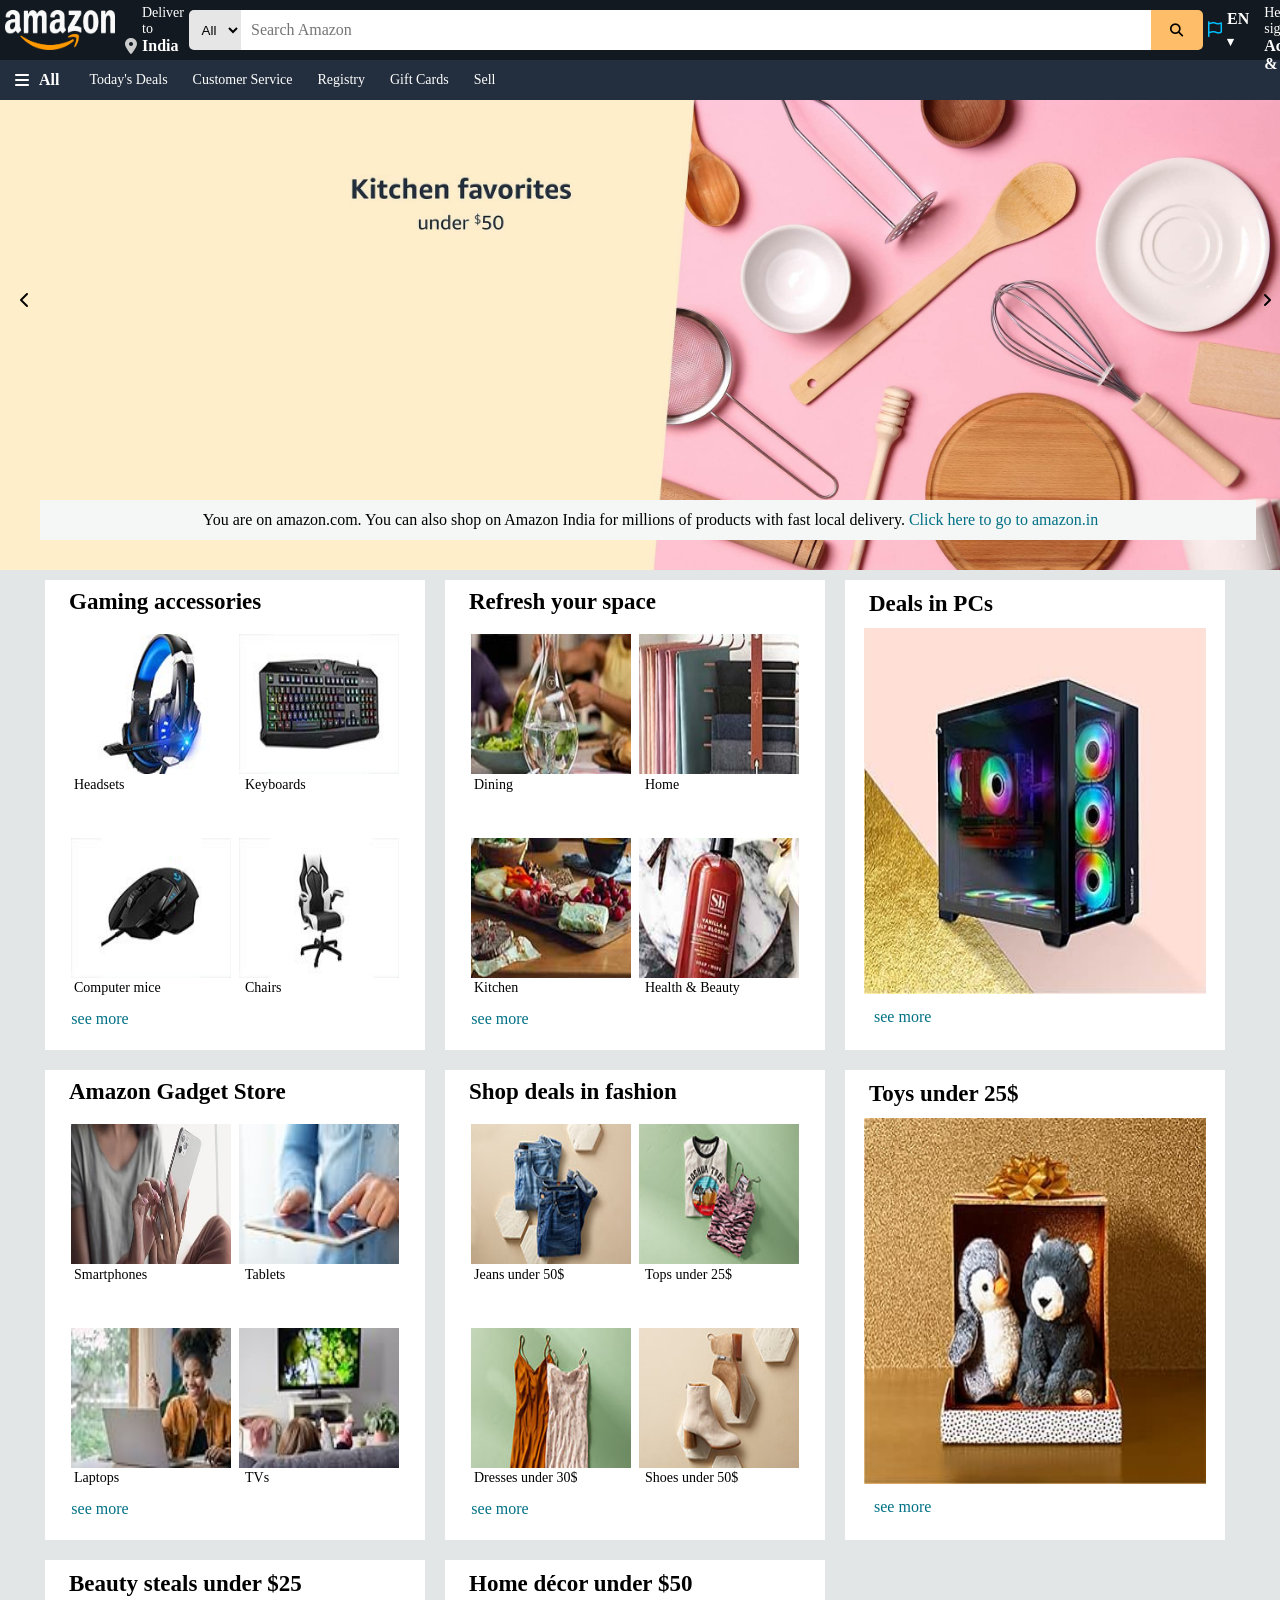
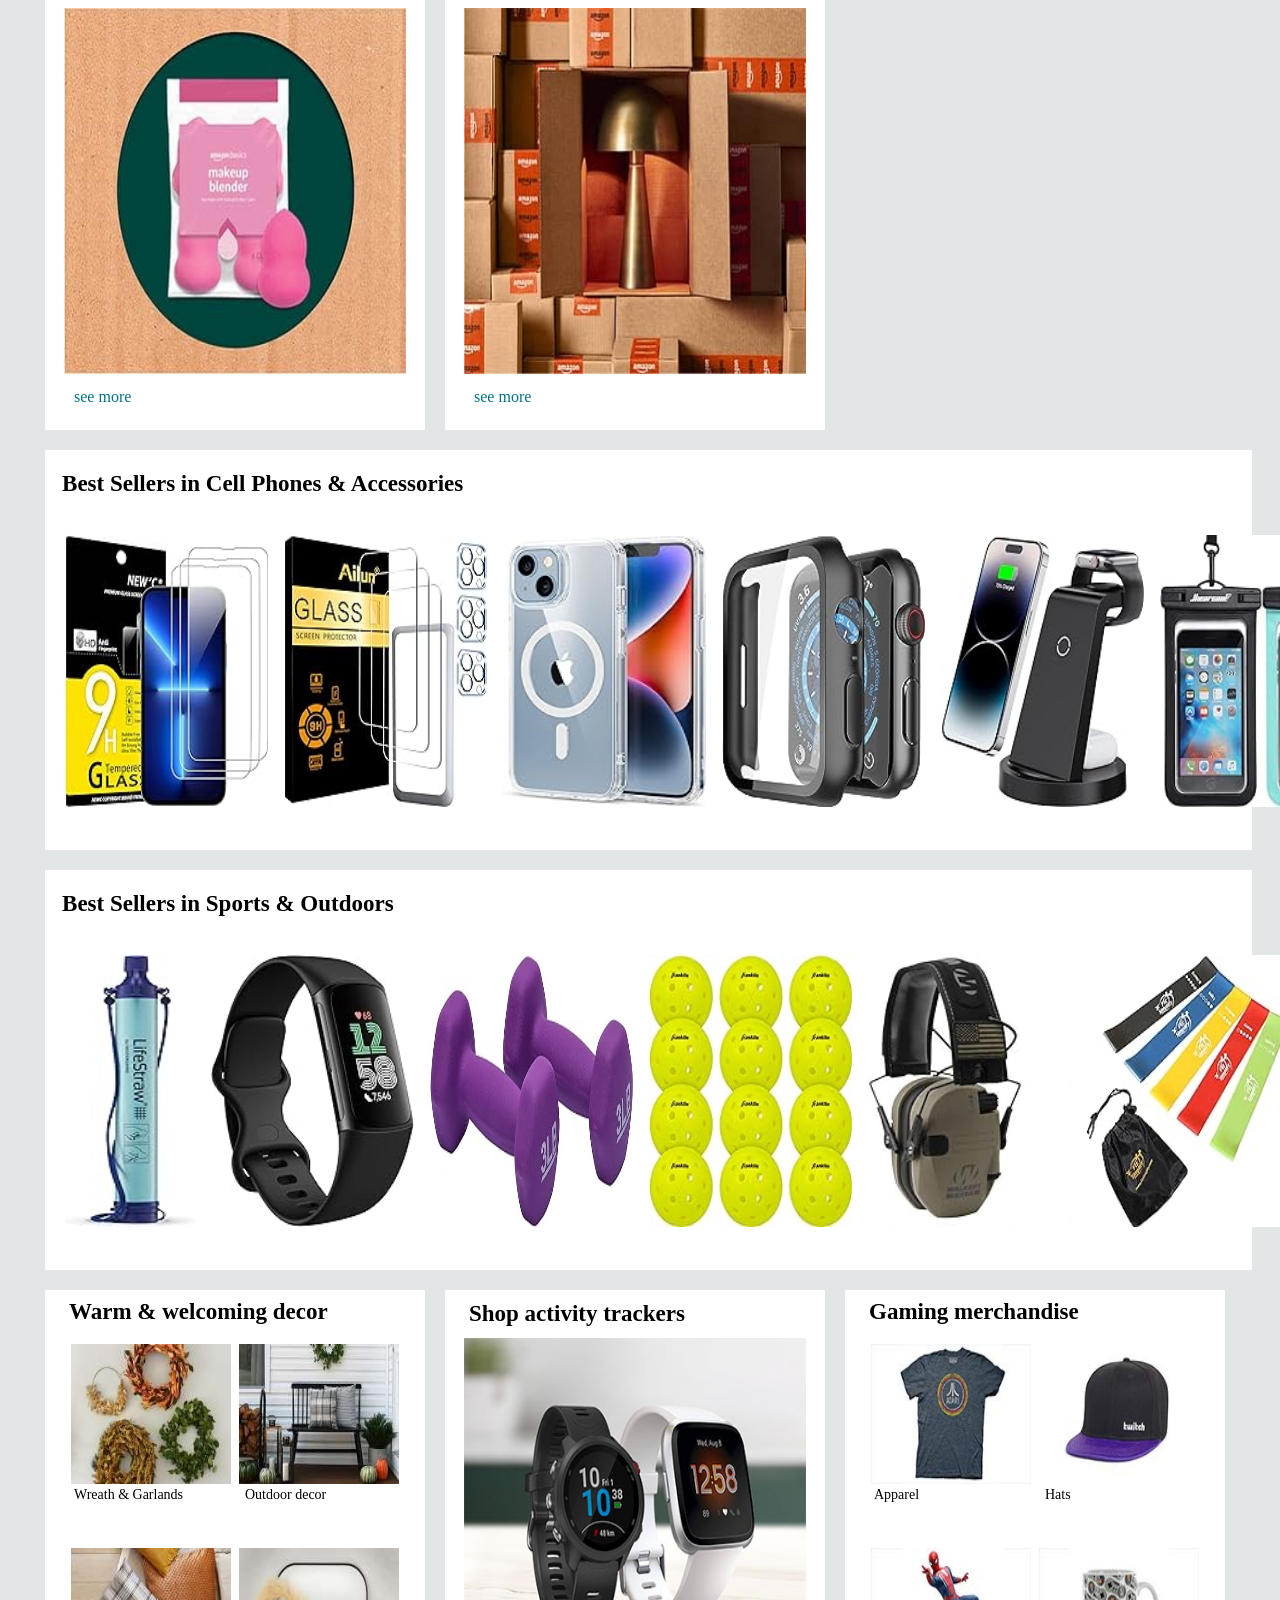
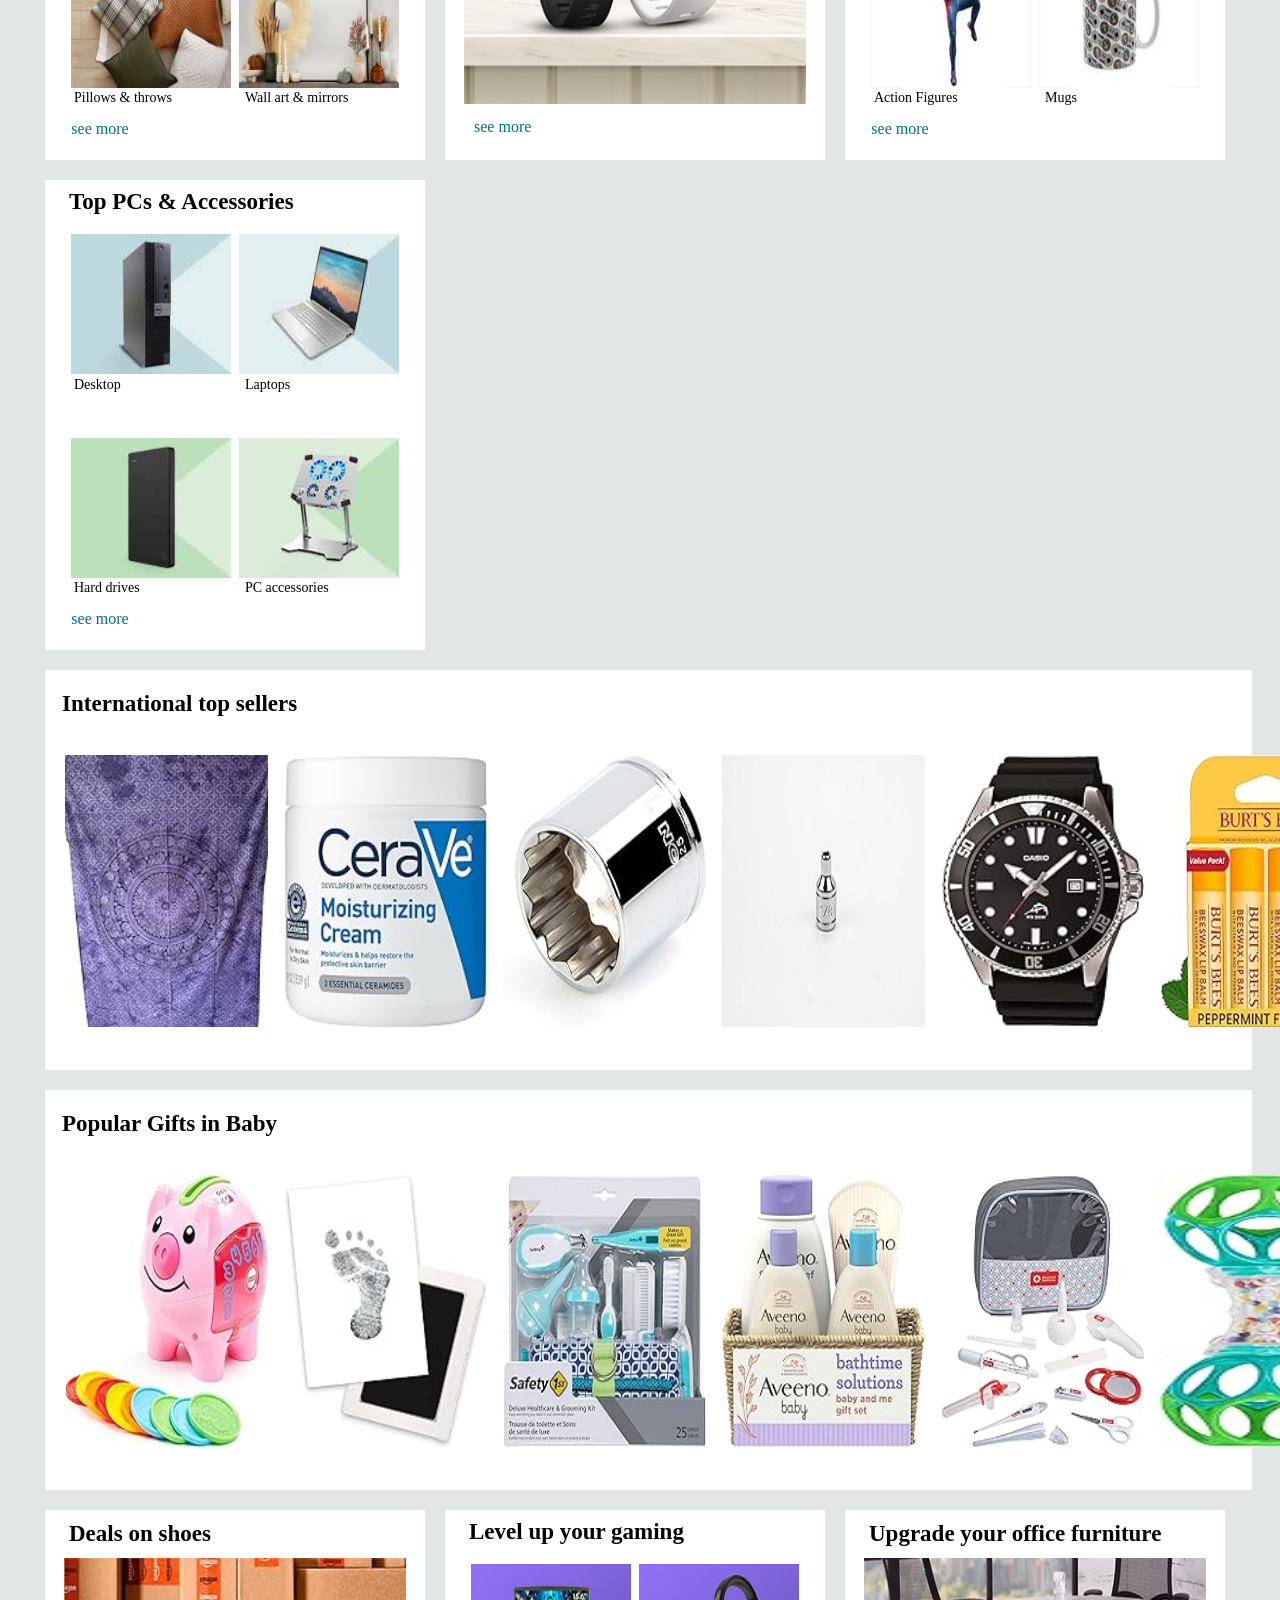
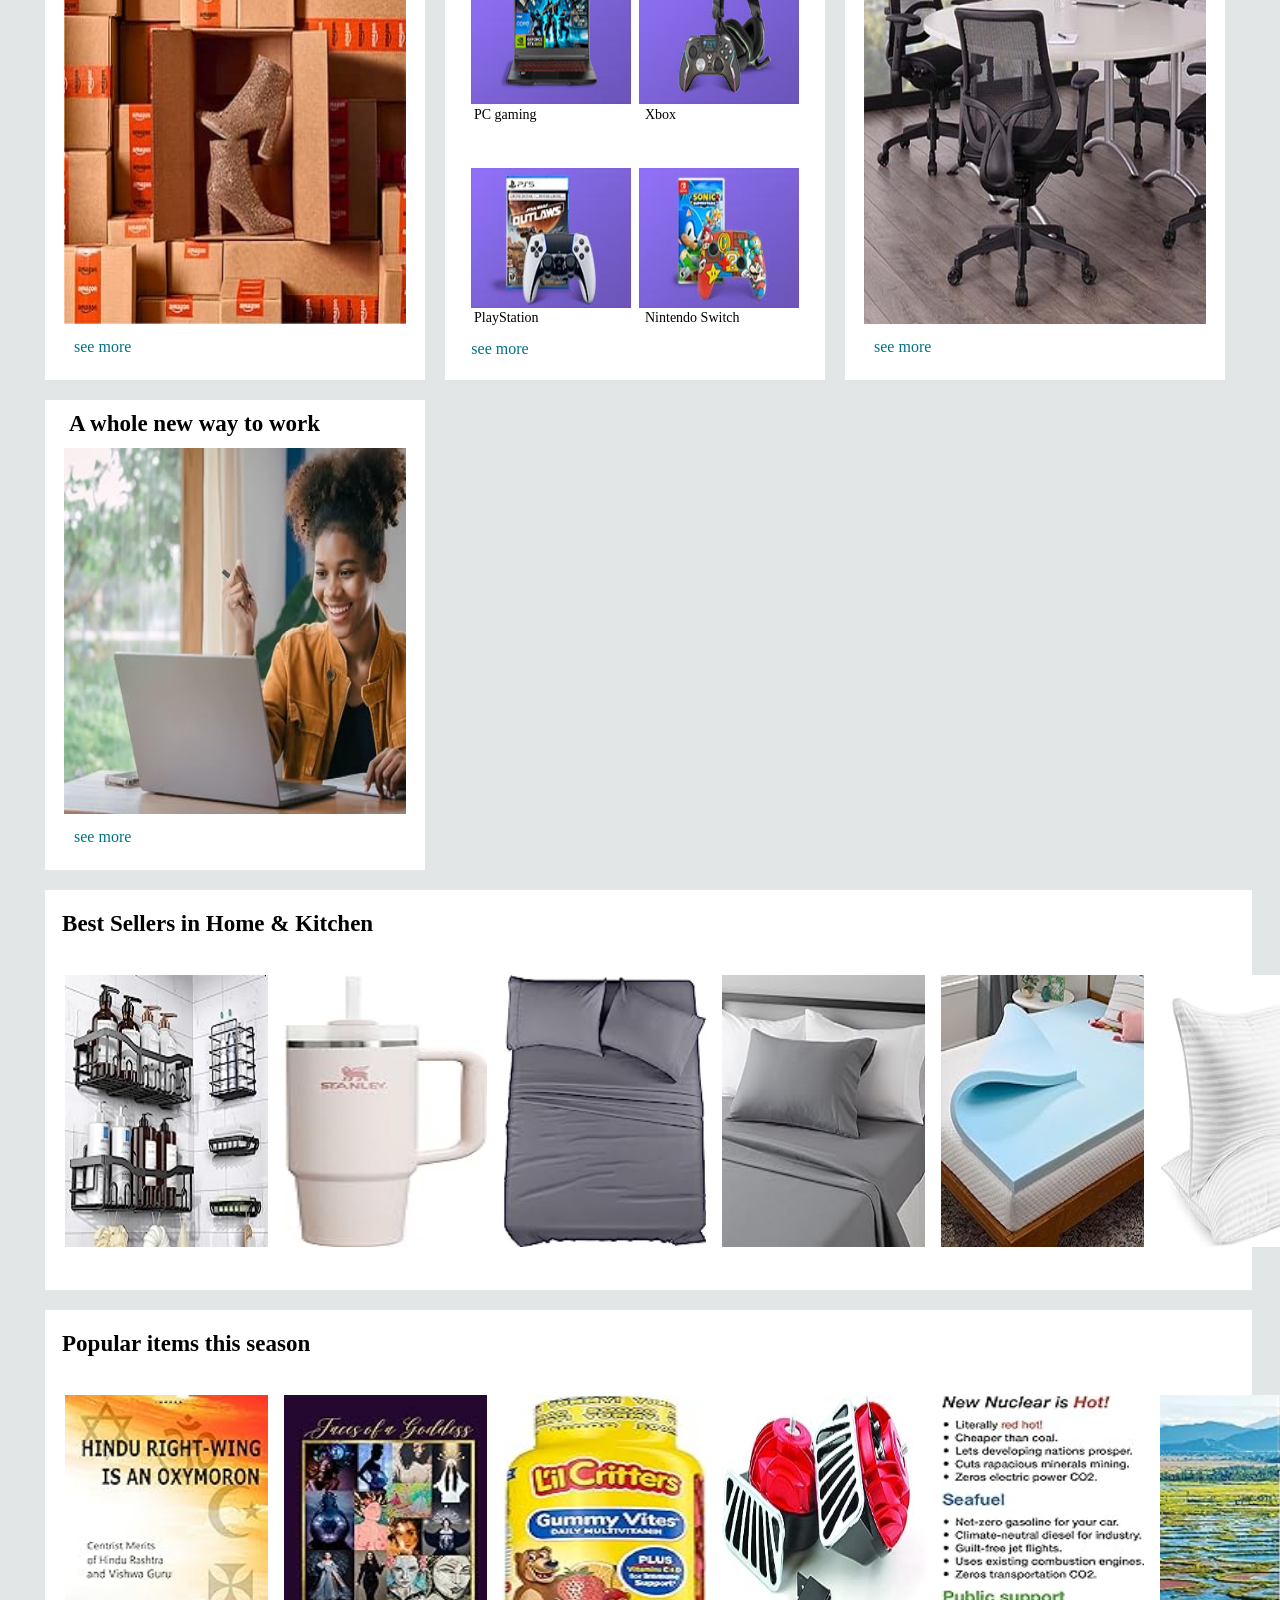
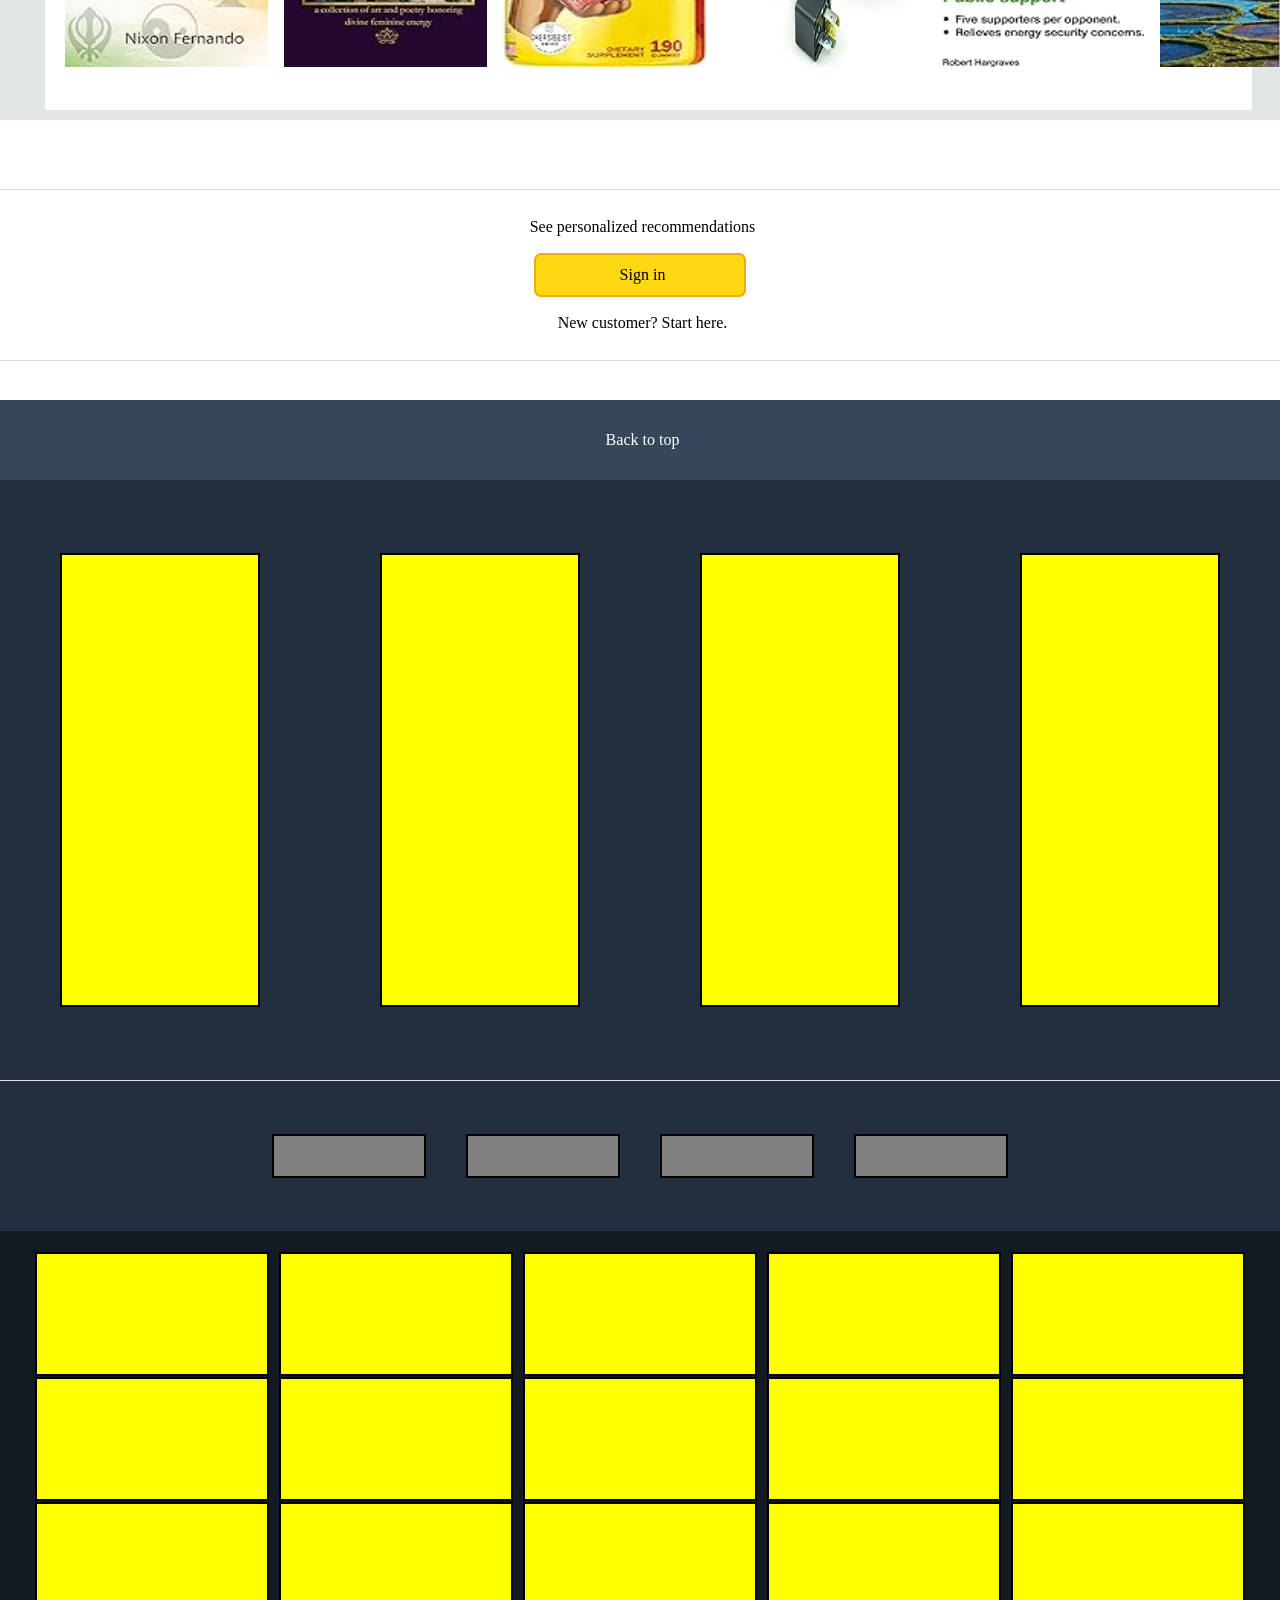
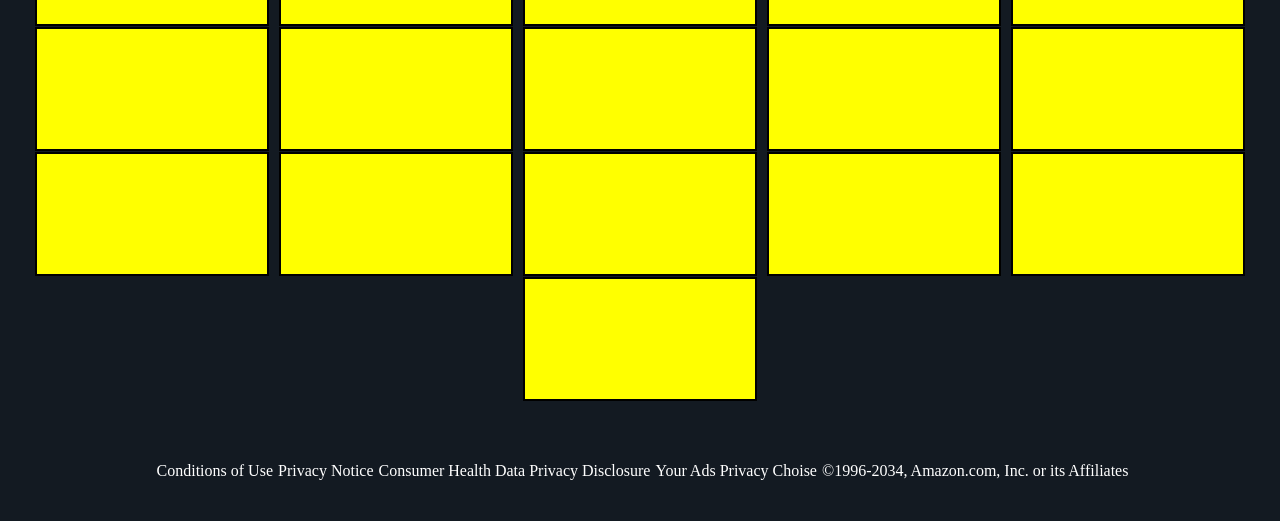
==== commit 573cc1cd: "apply coloring -in progress." ====
--- a/practice.html
+++ b/practice.html
@@ -784,13 +784,13 @@
 			<div class="innerBox">
 				<div class="innerContainer">
 					<div class="boxes1">
-						<p>See personalized recommendations</p>
+						<p id="bText2">See personalized recommendations</p>
 					</div>
 					<div class="boxes">
-						<p>Sign in</p>
+						<p id="bText2">Sign in</p>
 					</div>
 					<div class="boxes1">
-						<p>New customer? Start here.</p>
+						<p id="bText2">New customer? Start here.</p>
 					</div>
 				</div>
 			</div>
--- a/style.css
+++ b/style.css
@@ -21,7 +21,7 @@
 .navbar{
 	height:60px;
 	width:100%;
-	background-color:#202525;
+	background-color:rgb(19,25,33);
 	display:flex;
 	justify-content:space-evenly;
 	align-items:center;
@@ -66,7 +66,7 @@
 	height:40px;
 	width:52px;
 	border:none;
-	background-color:#E8E8E8;
+	background-color:rgb(230,230,230);
 	border-top-left-radius:5px;
 	border-bottom-left-radius:5px;
 
@@ -77,7 +77,7 @@
 	border:none;
 	border-top-right-radius:5px;
 	border-bottom-right-radius:5px;
-	background-color:#F2AC44;
+	background-color:rgb(254,189,105);
 }
 .allText{
 	text-align:center;
@@ -154,7 +154,7 @@
 
 
 .mininav{
-	background-color:#28323D;
+	background-color:rgb(35,47,62);
 	height:40px;
 	display:flex;
 	justify-content:flex-start;
@@ -246,7 +246,7 @@
 
 }
 .categorys{
-	background-color:#cccccc;
+	background-color:rgb(227,230,230);
 	display:flex;
 	position:relative;
 	top:-30px;
@@ -341,7 +341,7 @@
 }
 
 .longI{
-	width:94.5%;
+	width:94.3%;
 	height:400px;
 }
 .wideTitle{
@@ -370,22 +370,23 @@
 	display:flex;
 	justify-content:center;
 	align-items:center;
-	background-color:pink;
+	background-color:white;
 	height:250px;
-	position:relative;
-	top:25px;
+	
 }
 .innerBox{
-	
-	background-color:green;
+	border-top:1px solid #DDDDDD;
+	border-bottom:1px solid #DDDDDD;
+	border-left:none;
+	border-right:none;
 	height:170px;
-	width:98%;
+	width:100%;
 	display:flex;
 	justify-content:center;
 	align-items:center;
 }
 .innerContainer{
-	background-color:pink;
+	background-color:white;
 	height:135px;
 	width:25%;
 	display:flex;
@@ -394,8 +395,6 @@
 	align-items:center;
 }
 .boxes1{
-	background-color:blue;
-	border:2px dotted black;
 	height:25px;
 	width:95%;
 	display:flex;
@@ -404,8 +403,8 @@
 }
 
 .boxes{
-	background-color:blue;
-	border:2px dotted black;
+	background-color:rgb(255,216,20);
+	border:2px solid rgb(235,174,23);
 	height:40px;
 	width:65%;
 	border-radius:7px;
@@ -414,7 +413,7 @@
 	align-items:center;
 }
 .backToTop{
-	background-color:gray;
+	background-color:rgb(55,71,90);
 	height:80px;
 	width:100%;
 	display:flex;
@@ -422,7 +421,7 @@
 	align-items:center;
 }
 .backBottom1{
-	background-color:red;
+	background-color:rgb(35,47,62);
 	height:600px;
 	width:100%;
 	display:flex;
@@ -438,10 +437,11 @@
 	margin-right:60px;
 }
 .backBottom2{
-	background-color:blue;
+	background-color:rgb(35,47,62);
 	height:150px;
 	width:100%;
 	display:flex;
+	border-top:1px solid #DDDDDD;
 	justify-content:center;
 	align-items:center;
 	
@@ -455,7 +455,7 @@
 	margin-right:20px;
 }
 .backBottom3{
-	background-color:green;
+	background-color:rgb(19,26,34);
 	height:750px;
 	width:100%;
 	display:flex;
@@ -474,7 +474,7 @@
 	margin-right:5px;
 }
 .backBottom4{
-	background-color:blue;
+	background-color:rgb(19,26,34);
 	height:100px;
 	width:100%;
 	display:flex;
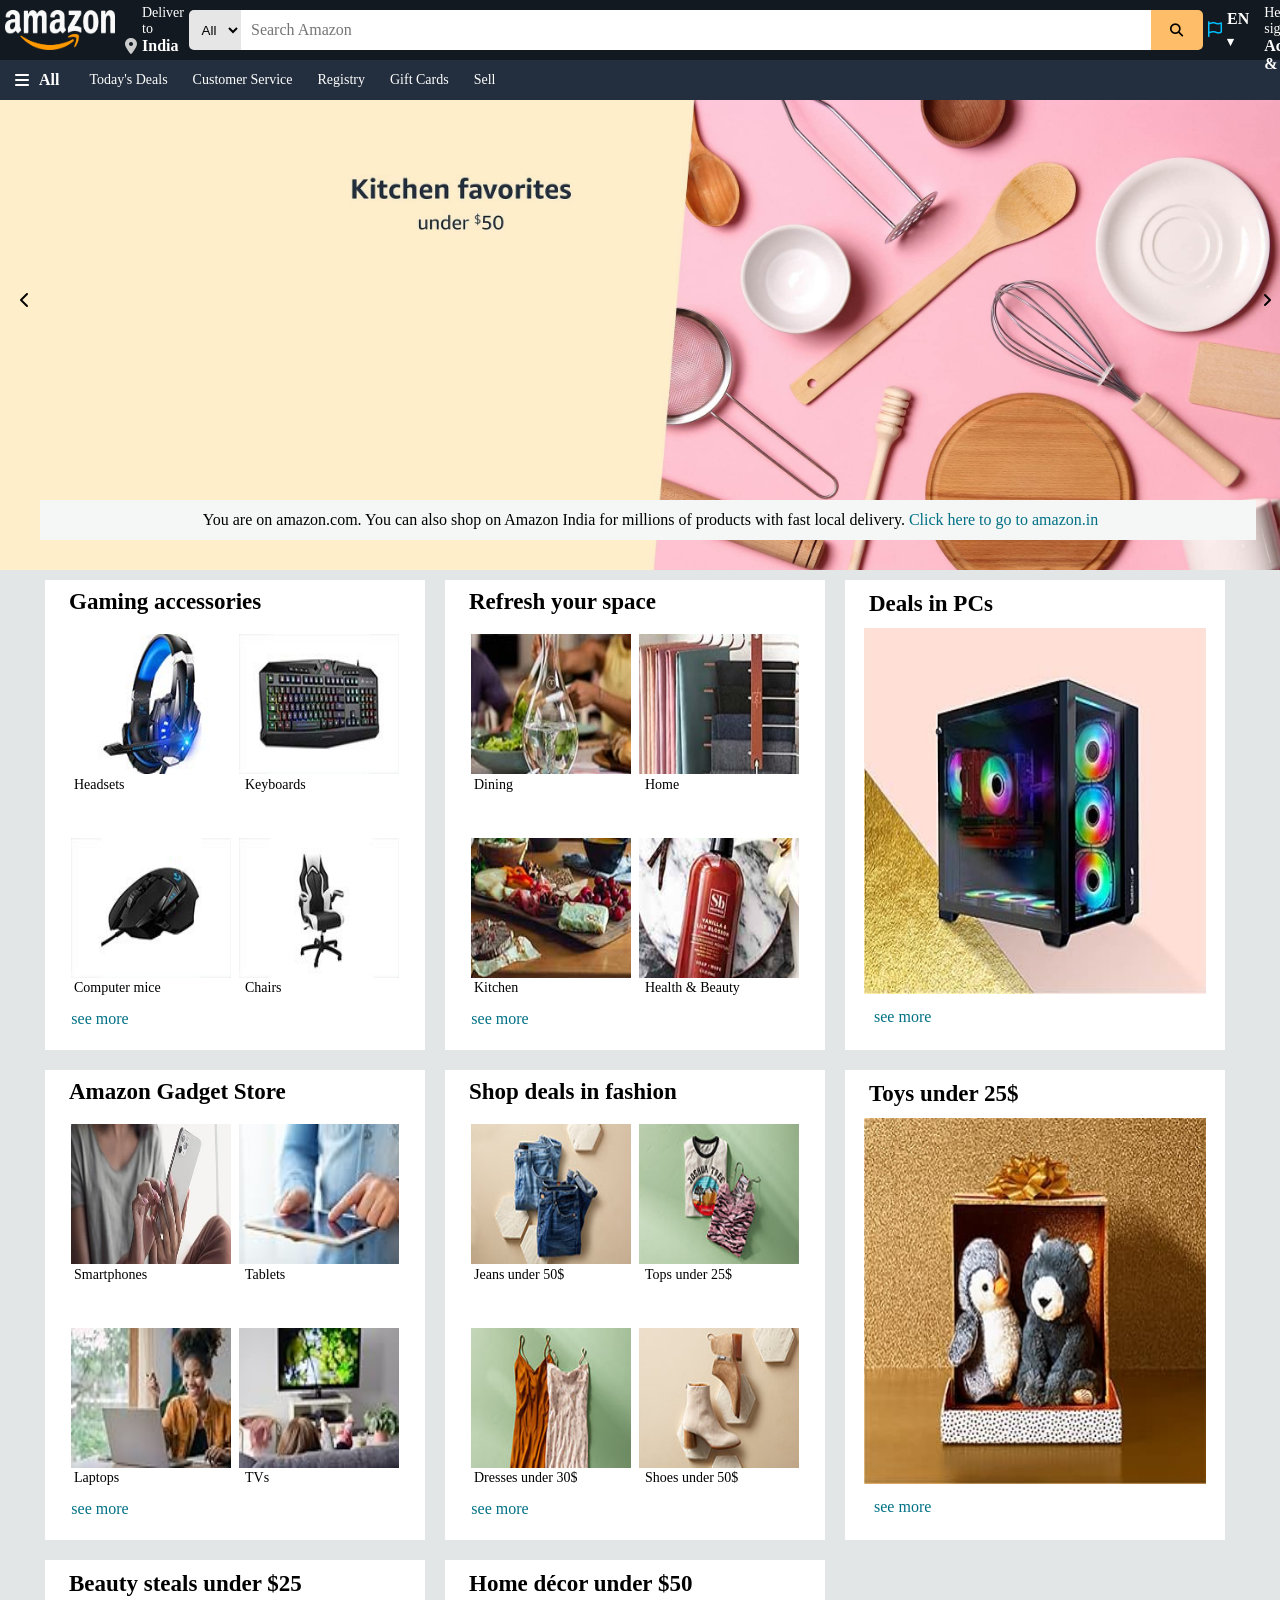
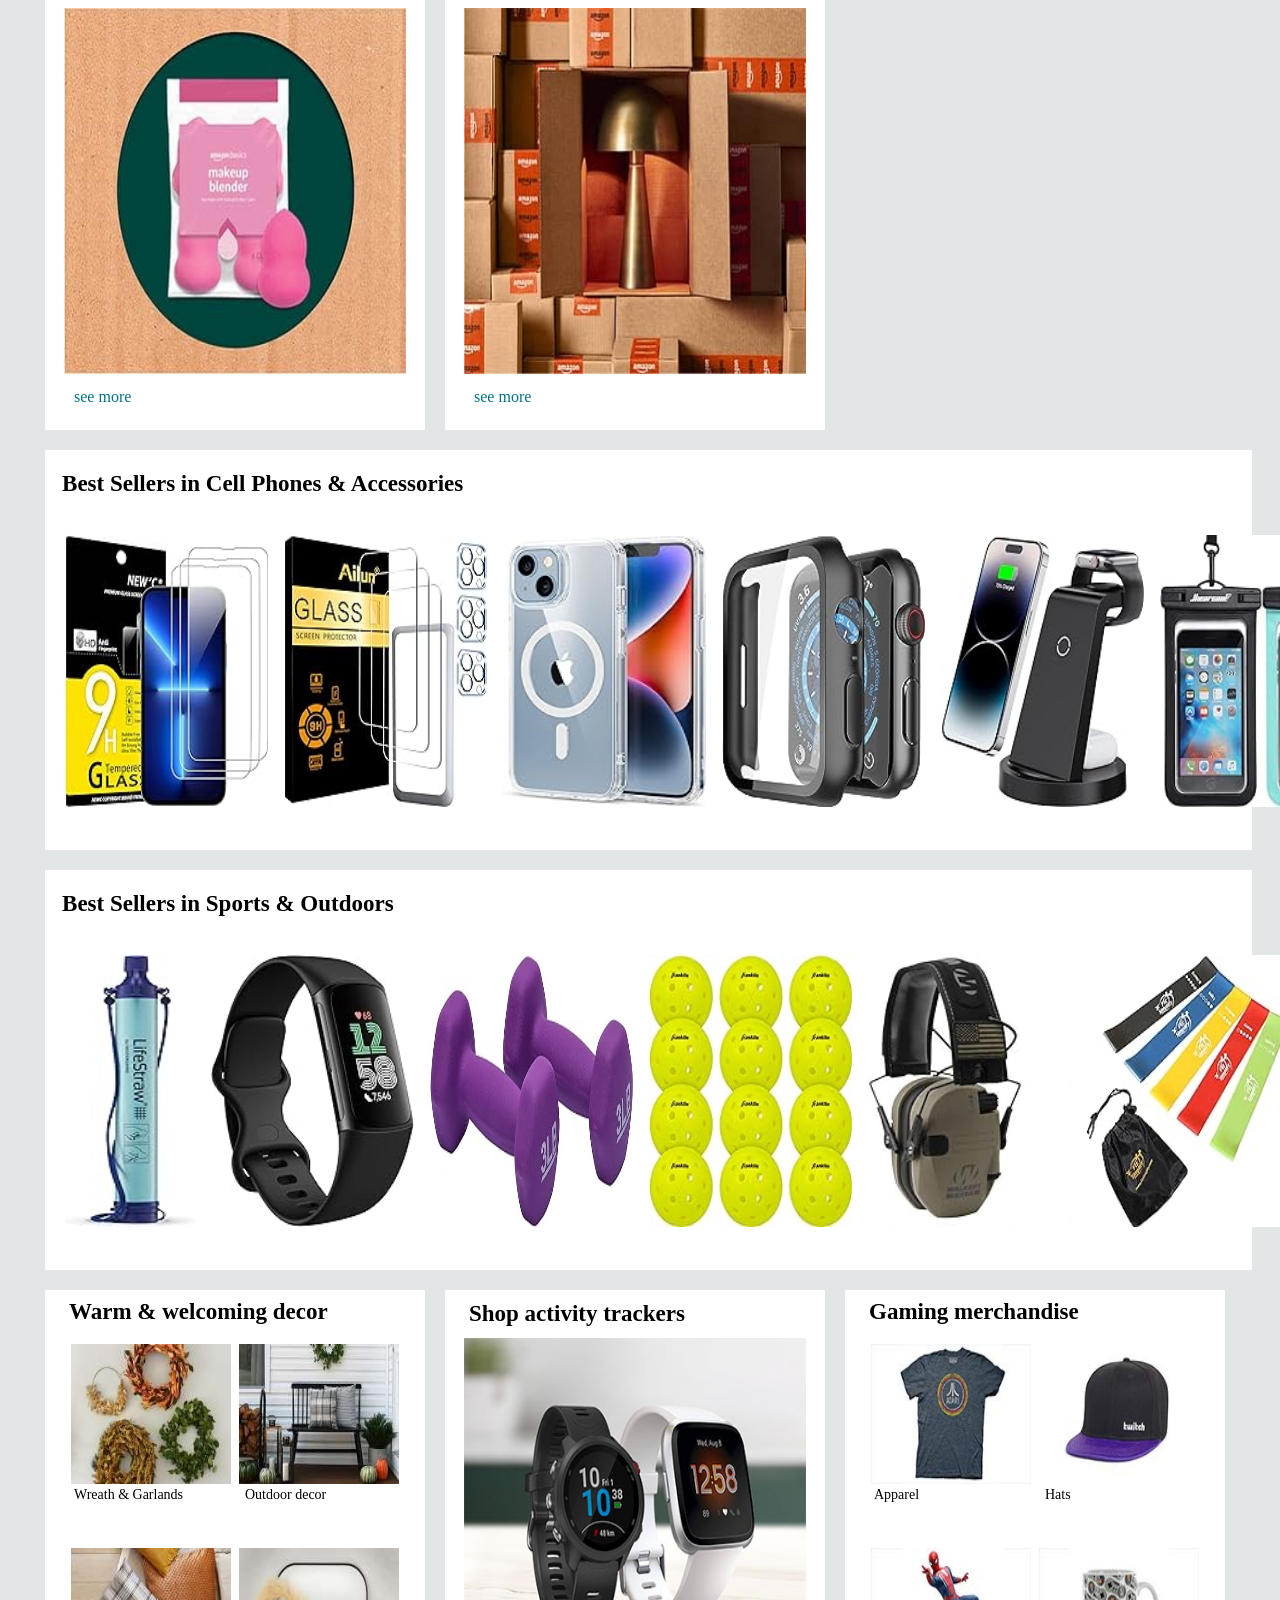
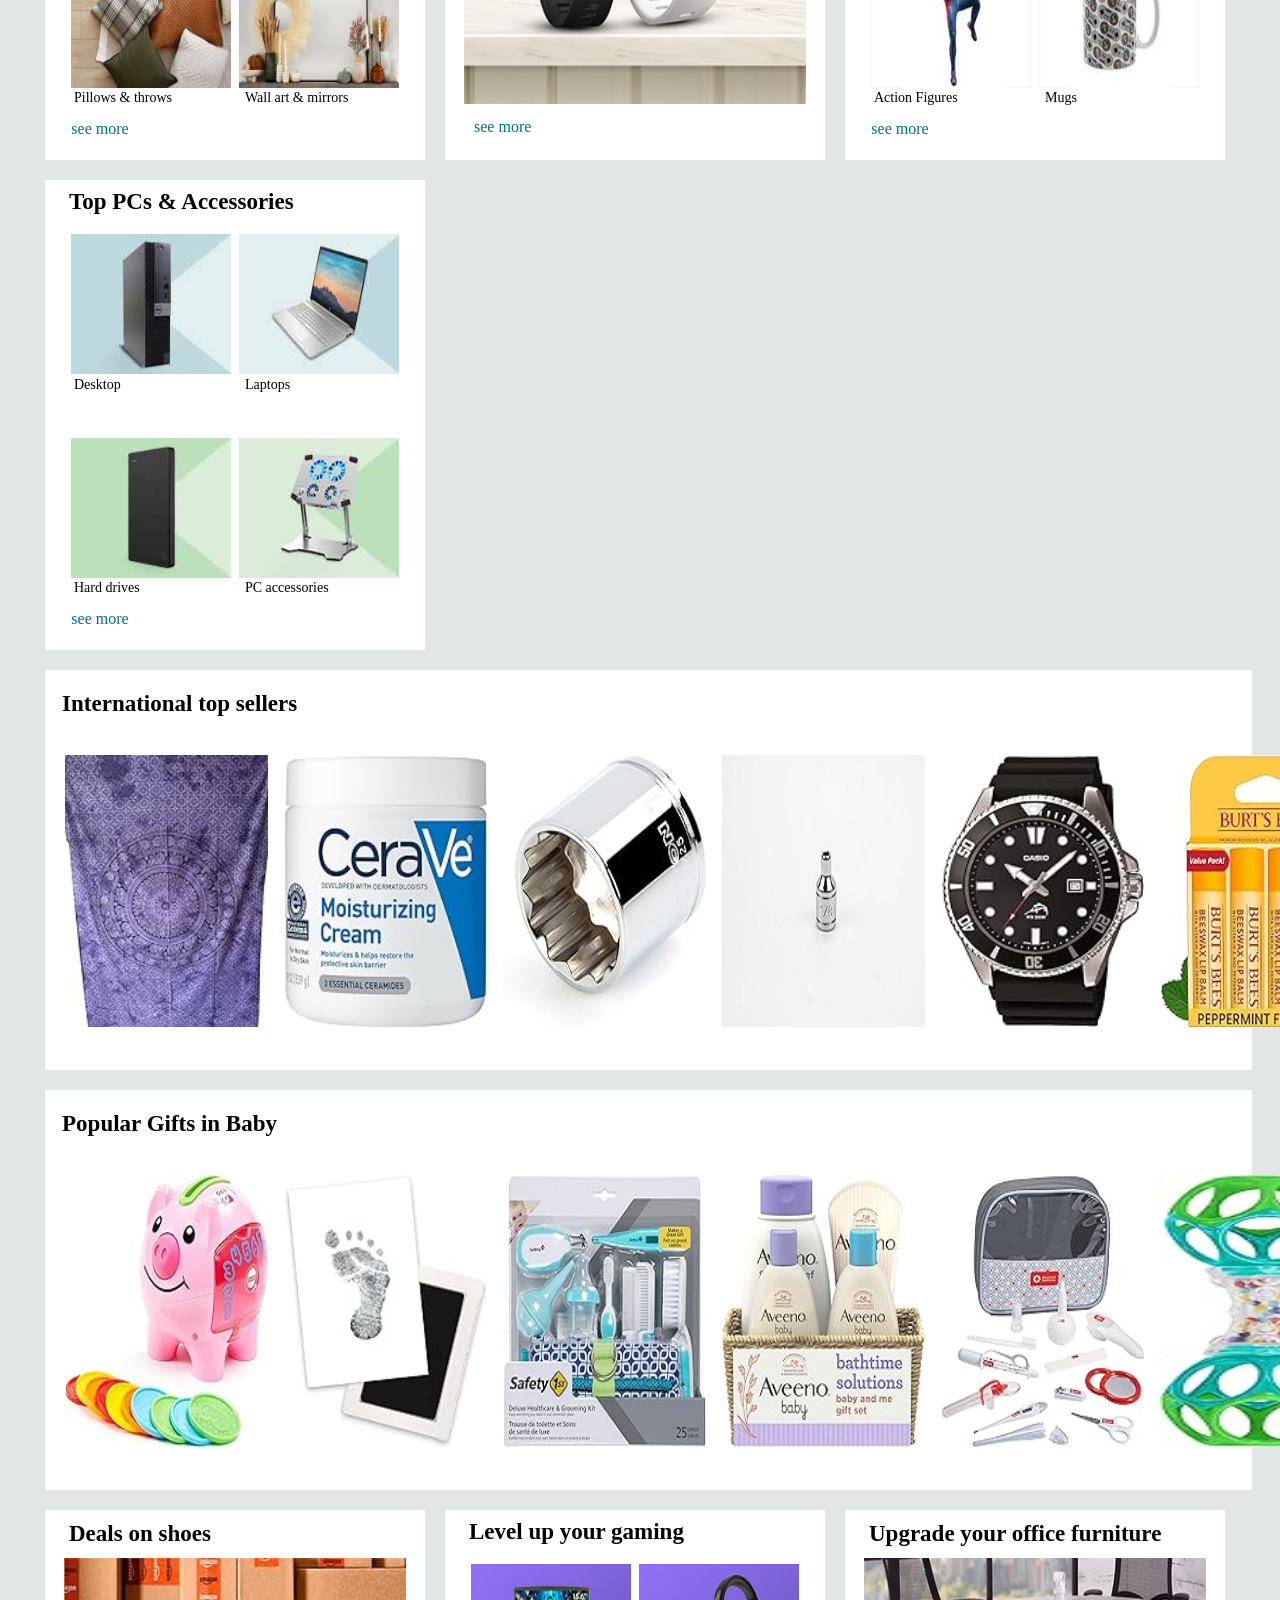
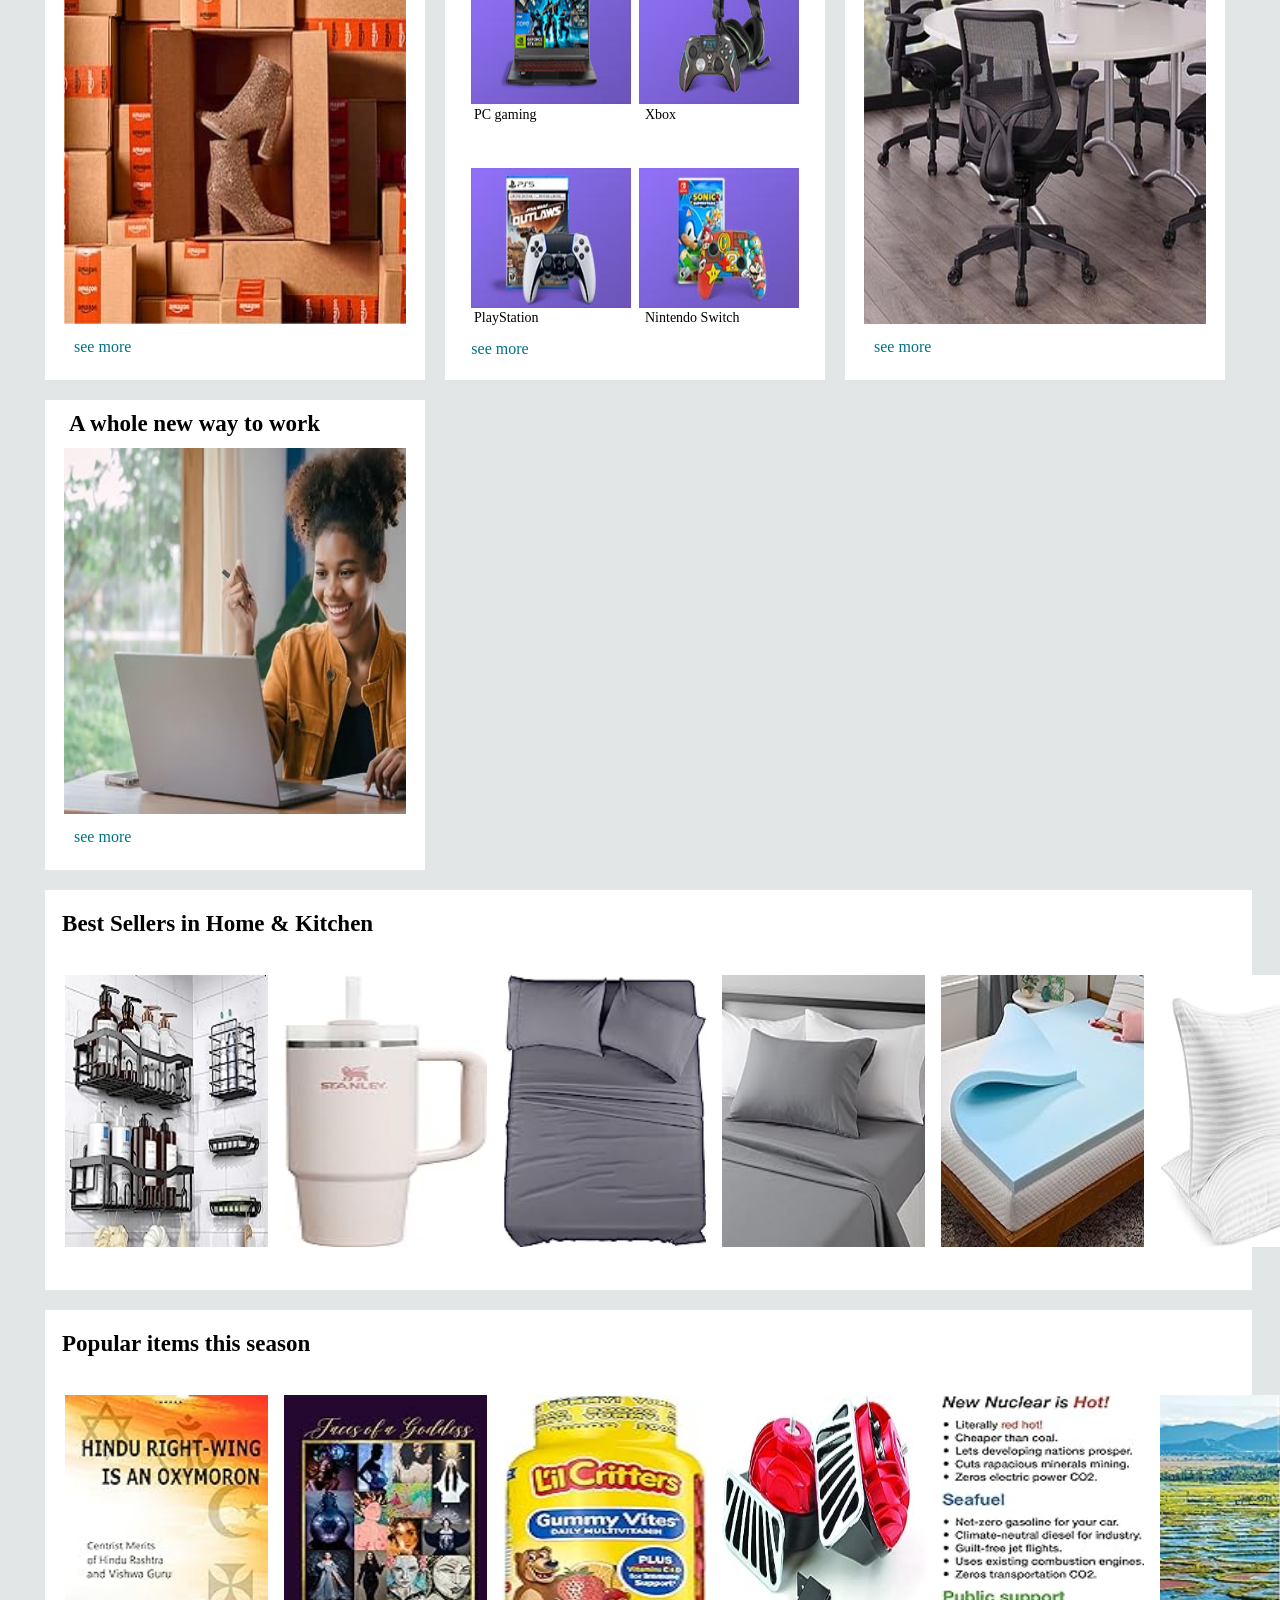
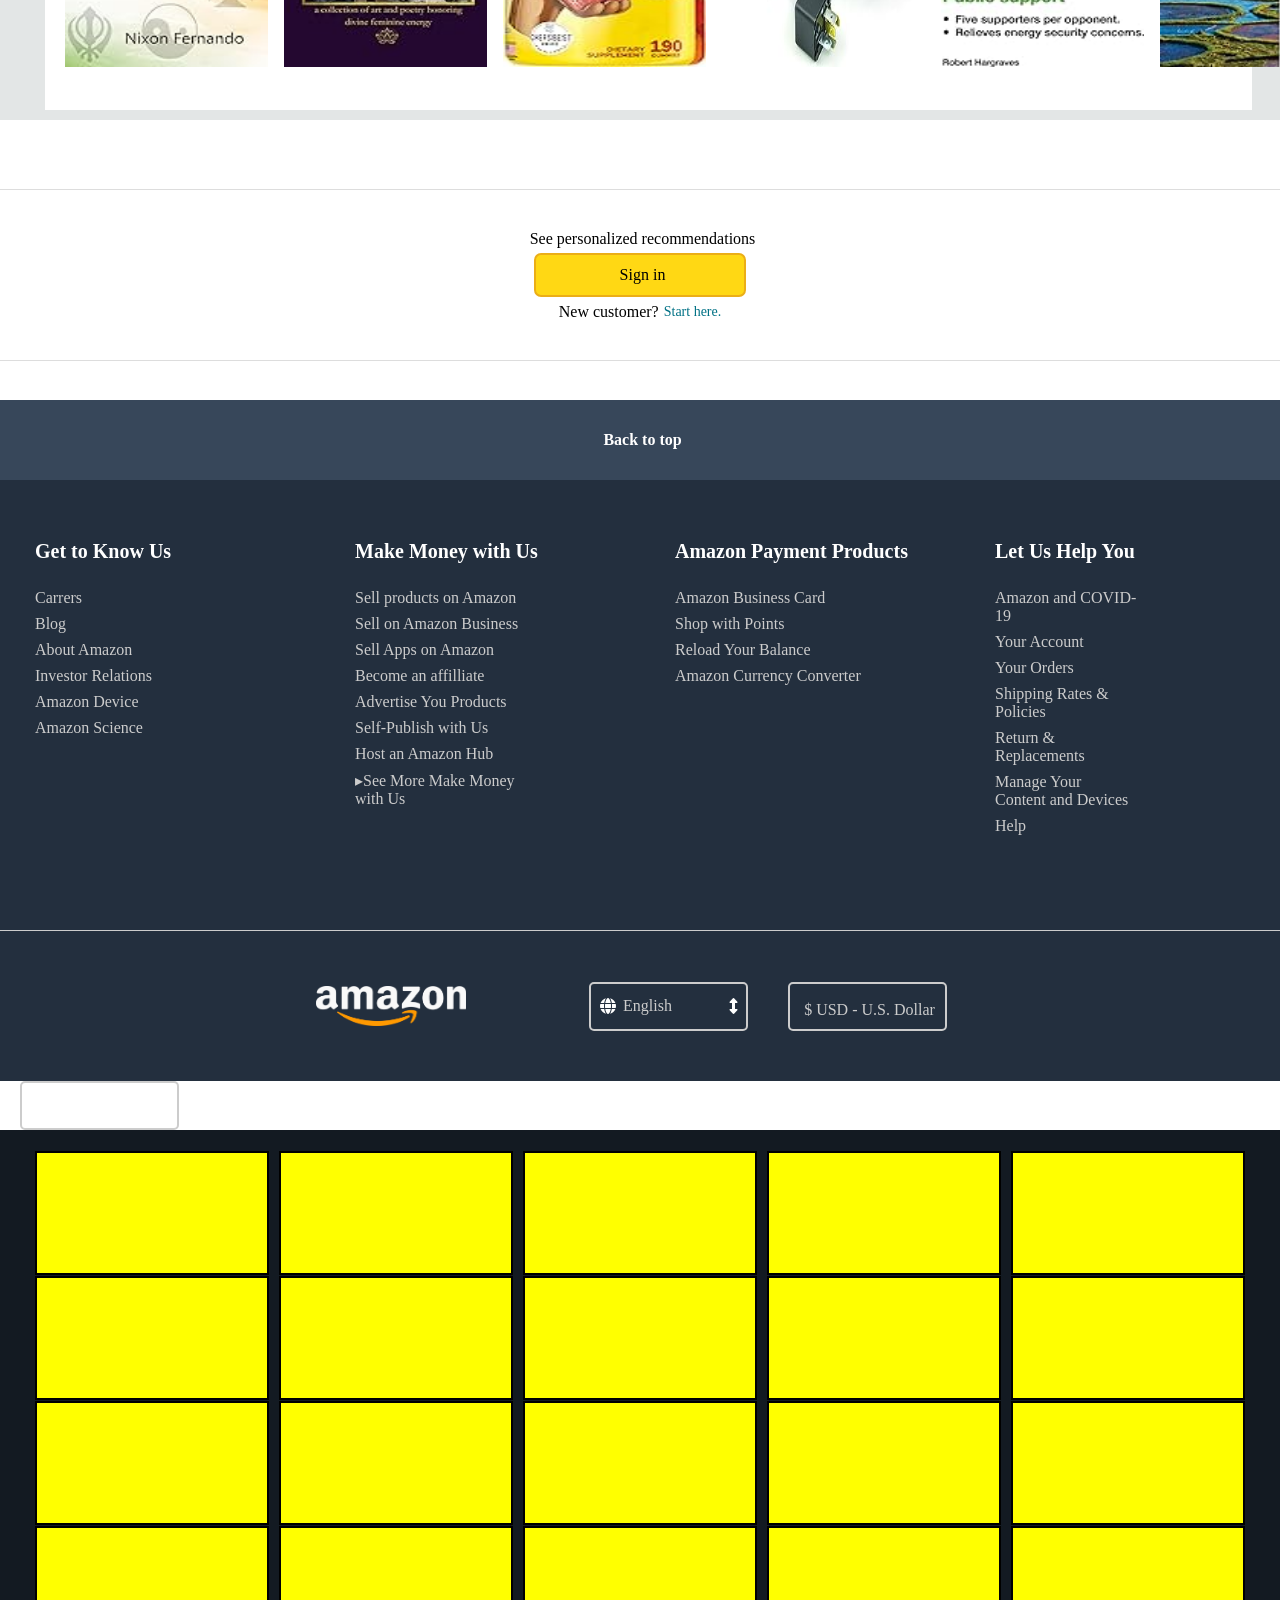
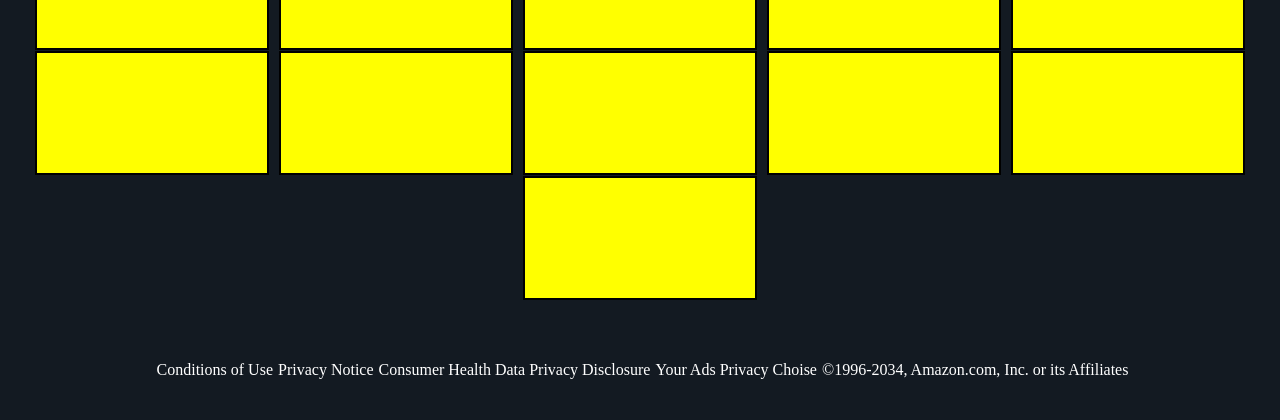
==== commit b3fee75f: "In Progress Almost Done.." ====
--- a/practice.html
+++ b/practice.html
@@ -790,25 +790,82 @@
 						<p id="bText2">Sign in</p>
 					</div>
 					<div class="boxes1">
-						<p id="bText2">New customer? Start here.</p>
+						<p id="bText2">New customer? <p id="seeMM">Start here.</p></p>
 					</div>
 				</div>
 			</div>
 		</div>
 
 		<div class="backToTop">
-			<p>Back to top</p>
+			<p id="bText">Back to top</p>
 		</div>
 		<div class="backBottom1">	
-			<div class="bb1"></div>
-			<div class="bb1"></div>
-			<div class="bb1"></div>
-			<div class="bb1"></div>
+			<div class="bb1">
+				<p id="bPP">Get to Know Us</p>
+				<br>
+				<p id="bT">Carrers</p>
+				<p id="bT">Blog</p>
+				<p id="bT">About Amazon</p>
+				<p id="bT">Investor Relations</p>
+				<p id="bT">Amazon Device</p>
+				<p id="bT">Amazon Science</p>
+			</div>
+			<div class="bb1">
+				<p id="bPP">Make Money with Us</p>
+				<br>
+				<p id="bT">Sell products on Amazon</p>
+				<p id="bT">Sell on Amazon Business</p>
+				<p id="bT">Sell Apps on Amazon</p>
+				<p id="bT">Become an affilliate</p>
+				<p id="bT">Advertise You Products</p>
+				<p id="bT">Self-Publish with Us</p>
+				<p id="bT">Host an Amazon Hub</p>
+				<p id="bT">▸See More Make Money<br> with Us</p>
+			</div>
+			<div class="bb1">
+				<p id="bPP">Amazon Payment Products</p>
+				<br>
+				<p id="bT">Amazon Business Card</p>
+				<p id="bT">Shop with Points</p>
+				<p id="bT">Reload Your Balance</p>
+				<p id="bT">Amazon Currency Converter</p>	
+			</div>
+			<div class="bb1">
+				<p id="bPP">Let Us Help You</p>
+				<br>
+				<p id="bT">Amazon and COVID-<br>19</p>
+				<p id="bT">Your Account</p>
+				<p id="bT">Your Orders</p>
+				<p id="bT">Shipping Rates &<br>Policies</p>
+				<p id="bT">Return &<br>Replacements</p>
+				<p id="bT">Manage Your<br>Content and Devices</p>
+				<p id="bT">Help</p>
+			</div>
 		</div>
 		<div class="backBottom2">
-			<div class="bb2"></div>
-			<div class="bb2"></div>
-			<div class="bb2"></div>
+			<div class="bb21">
+				<div class="aLogo">
+					<img src="amzn.png" height="40" width="150">
+				</div>
+			</div>
+			<div class="bb2">
+
+				<div class="globe">
+					<i class="fa-solid fa-globe" style="color: #ffffff;"></i>
+				</div>
+
+				<div class="eng">
+					<p id="bT">English</p>
+				</div>
+
+				<div class="scroll">
+				<i class="fa-solid fa-up-down" style="color: #ffffff;"></i>
+				</div>
+			</div>
+			<div class="bb2">
+				<p id="bT"> $ USD - U.S. Dollar</p>
+			</div>
+			</div>
 			<div class="bb2"></div>
 		</div>
 		<div class="backBottom3">
--- a/style.css
+++ b/style.css
@@ -327,6 +327,11 @@
 	align-text:center;
 	color:#007185;
 }
+#seeMM{
+	font-family:Amazon Ember;
+	font-size:14px;
+	color:#007185;
+}
 #firstN{
 	font-family:Amazon Ember;
 	font-size:14px;
@@ -387,7 +392,7 @@
 }
 .innerContainer{
 	background-color:white;
-	height:135px;
+	height:100px;
 	width:25%;
 	display:flex;
 	flex-wrap:wrap;
@@ -400,6 +405,7 @@
 	display:flex;
 	justify-content:center;
 	align-items:center;
+	
 }
 
 .boxes{
@@ -422,37 +428,80 @@
 }
 .backBottom1{
 	background-color:rgb(35,47,62);
-	height:600px;
+	height:450px;
 	width:100%;
 	display:flex;
 	justify-content:center;
 	align-items:center;
 }
 .bb1{
-	height:450px;
-	width:300px;
-	background-color:yellow;
-	border:2px solid black;
-	margin-left:60px;
-	margin-right:60px;
-}
+	height:330px;
+	width:270px;
+	margin-left:30px;
+	margin-right:30px;
+}
+#bT{
+	font-family:Amazon Ember;
+	font-size:16px;
+	color:#cccccc;
+	padding-top:8px;
+}
+
 .backBottom2{
 	background-color:rgb(35,47,62);
 	height:150px;
 	width:100%;
 	display:flex;
-	border-top:1px solid #DDDDDD;
+	border-top:1px solid #cccccc;
 	justify-content:center;
 	align-items:center;
 	
 }
 .bb2{
-	background-color:gray;
-	border:2px solid black;
-	height:40px;
-	width:150px;
+	border:2px solid #cccccc;
+	border-radius:5px;
+	height:45px;
+	width:155px;
 	margin-left:20px;
 	margin-right:20px;
+	display:flex;
+	justify-content:center;
+	align-items:center;
+}
+.bb21{
+	height:45px;
+	width:155px;
+	margin-right:100px;
+	display:flex;
+	justify-content:center;
+	align-items:center;
+}
+.aLogo{
+	height:40px;
+	width:150px;
+}
+.globe{
+	height:25px;
+	width:20px;
+	display:flex;
+	justify-content:center;
+	align-items:center;
+}
+.eng{
+	height:25px;
+	width:100px;
+	display:flex;
+	justify-content:flex-start;
+	align-items:center;
+	align-text:center;
+	padding-bottom:8px;
+}
+.scroll{
+	height:25px;
+	width:20px;
+	display:flex;
+	justify-content:flex-end;
+	align-items:center;
 }
 .backBottom3{
 	background-color:rgb(19,26,34);
@@ -464,6 +513,12 @@
 	flex-wrap:wrap;
 	padding-top:20px;
 	padding-bottom:20px;
+}
+#bPP{
+	color:white;
+	font-family:Amazon Ember;
+	font-size:20px;
+	font-weight:bold;
 }
 .bb3{
 	background-color:yellow;
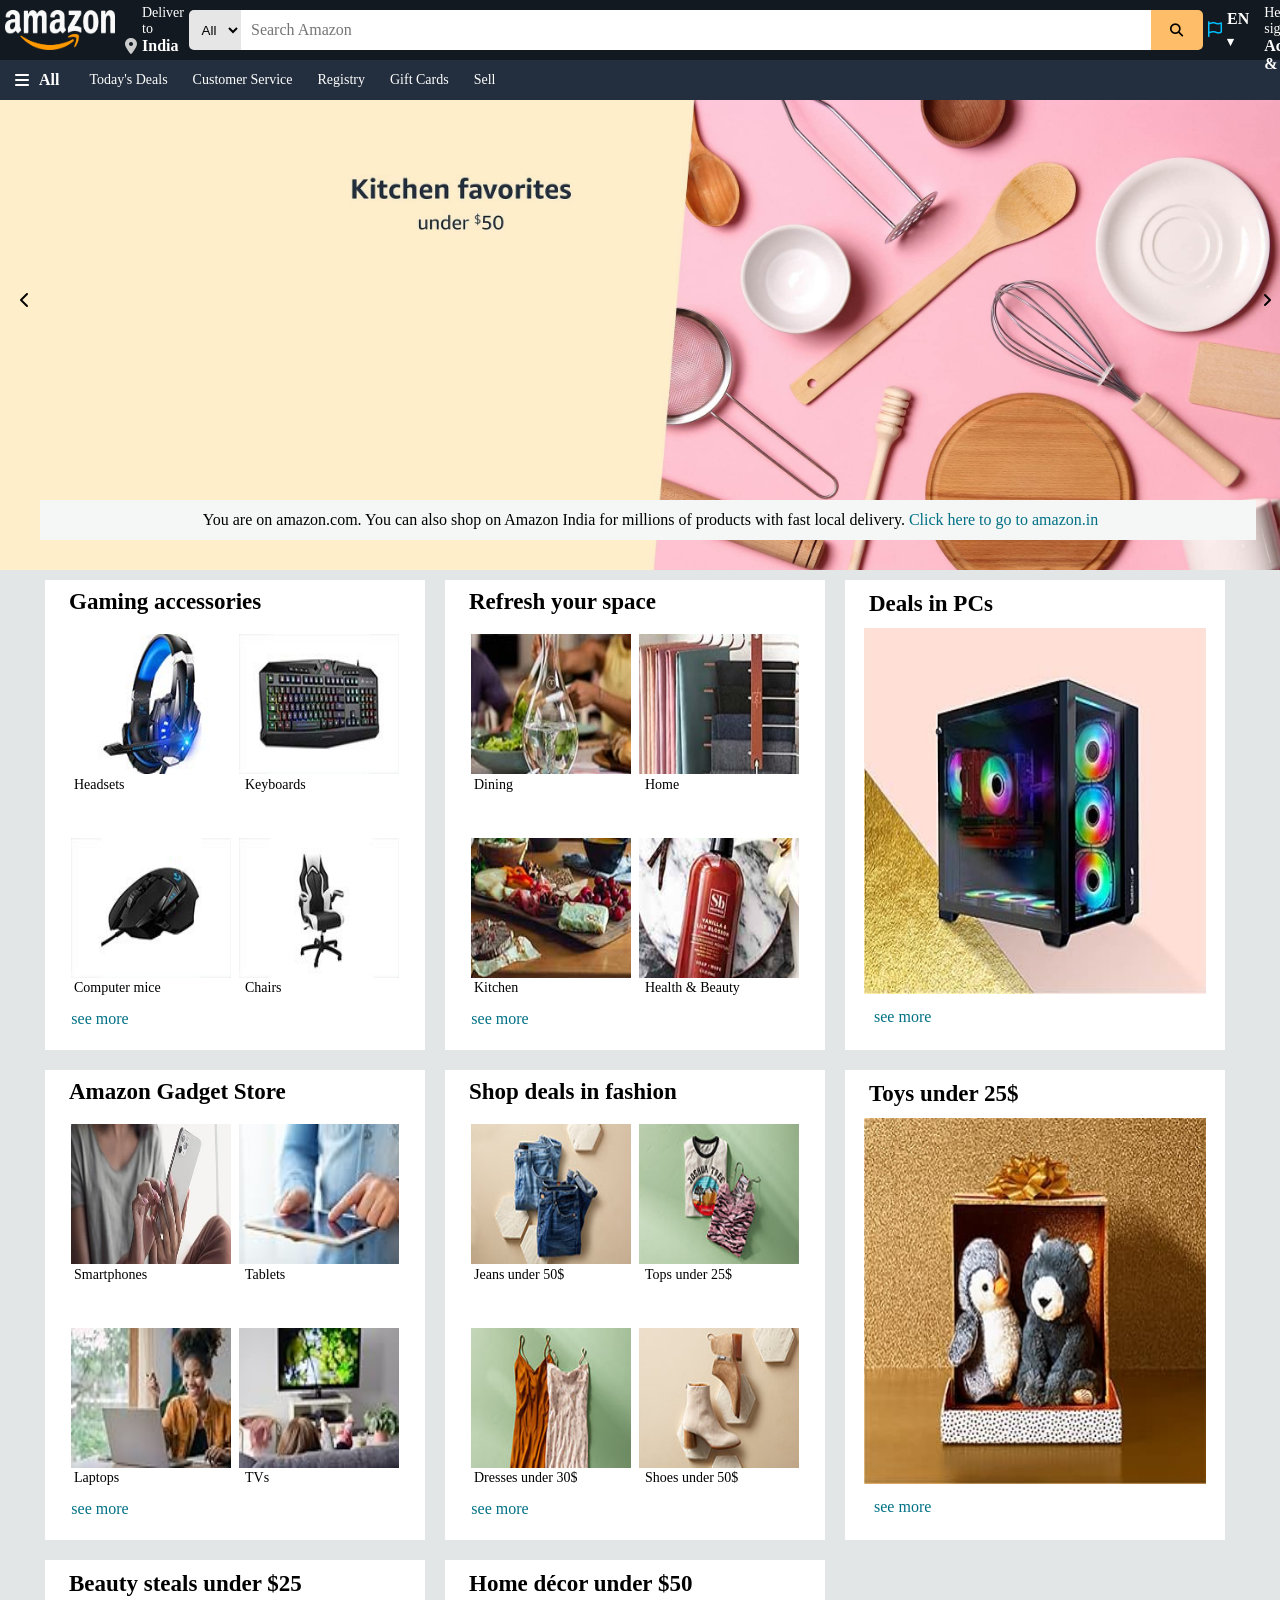
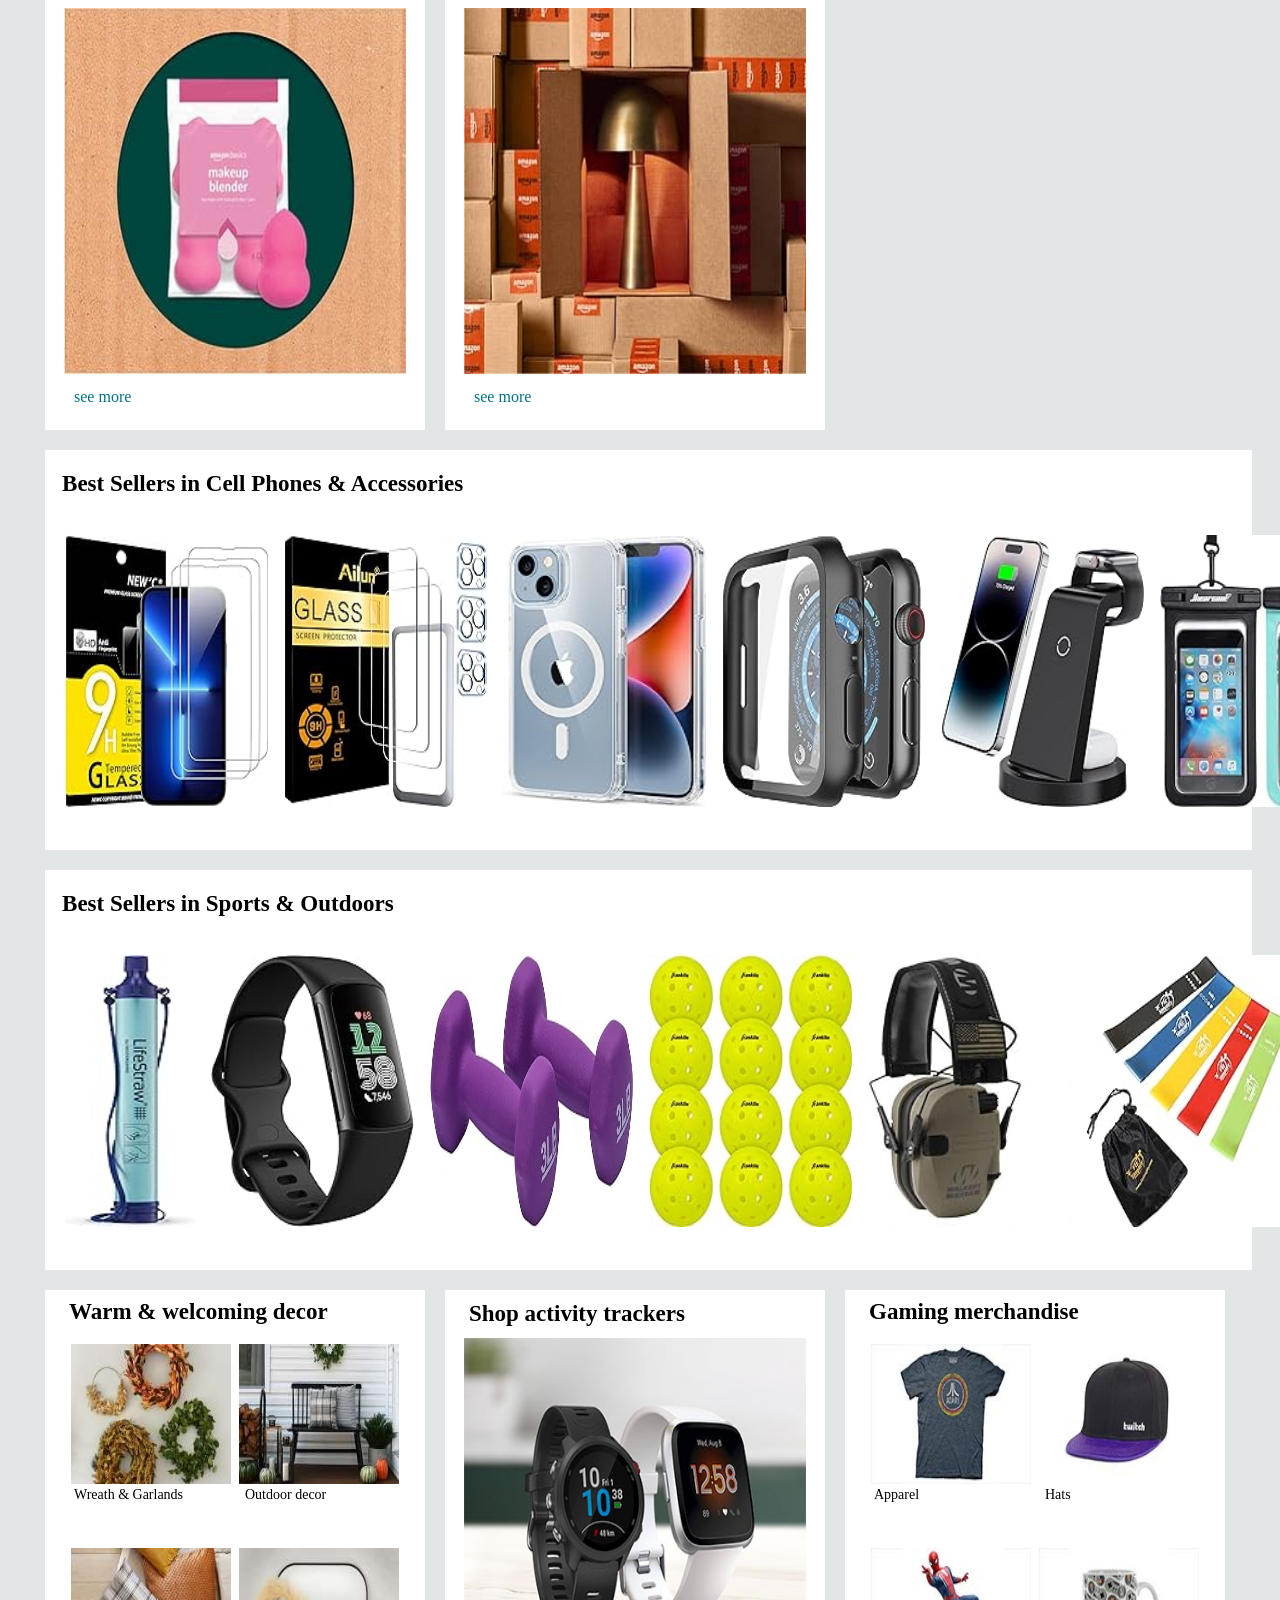
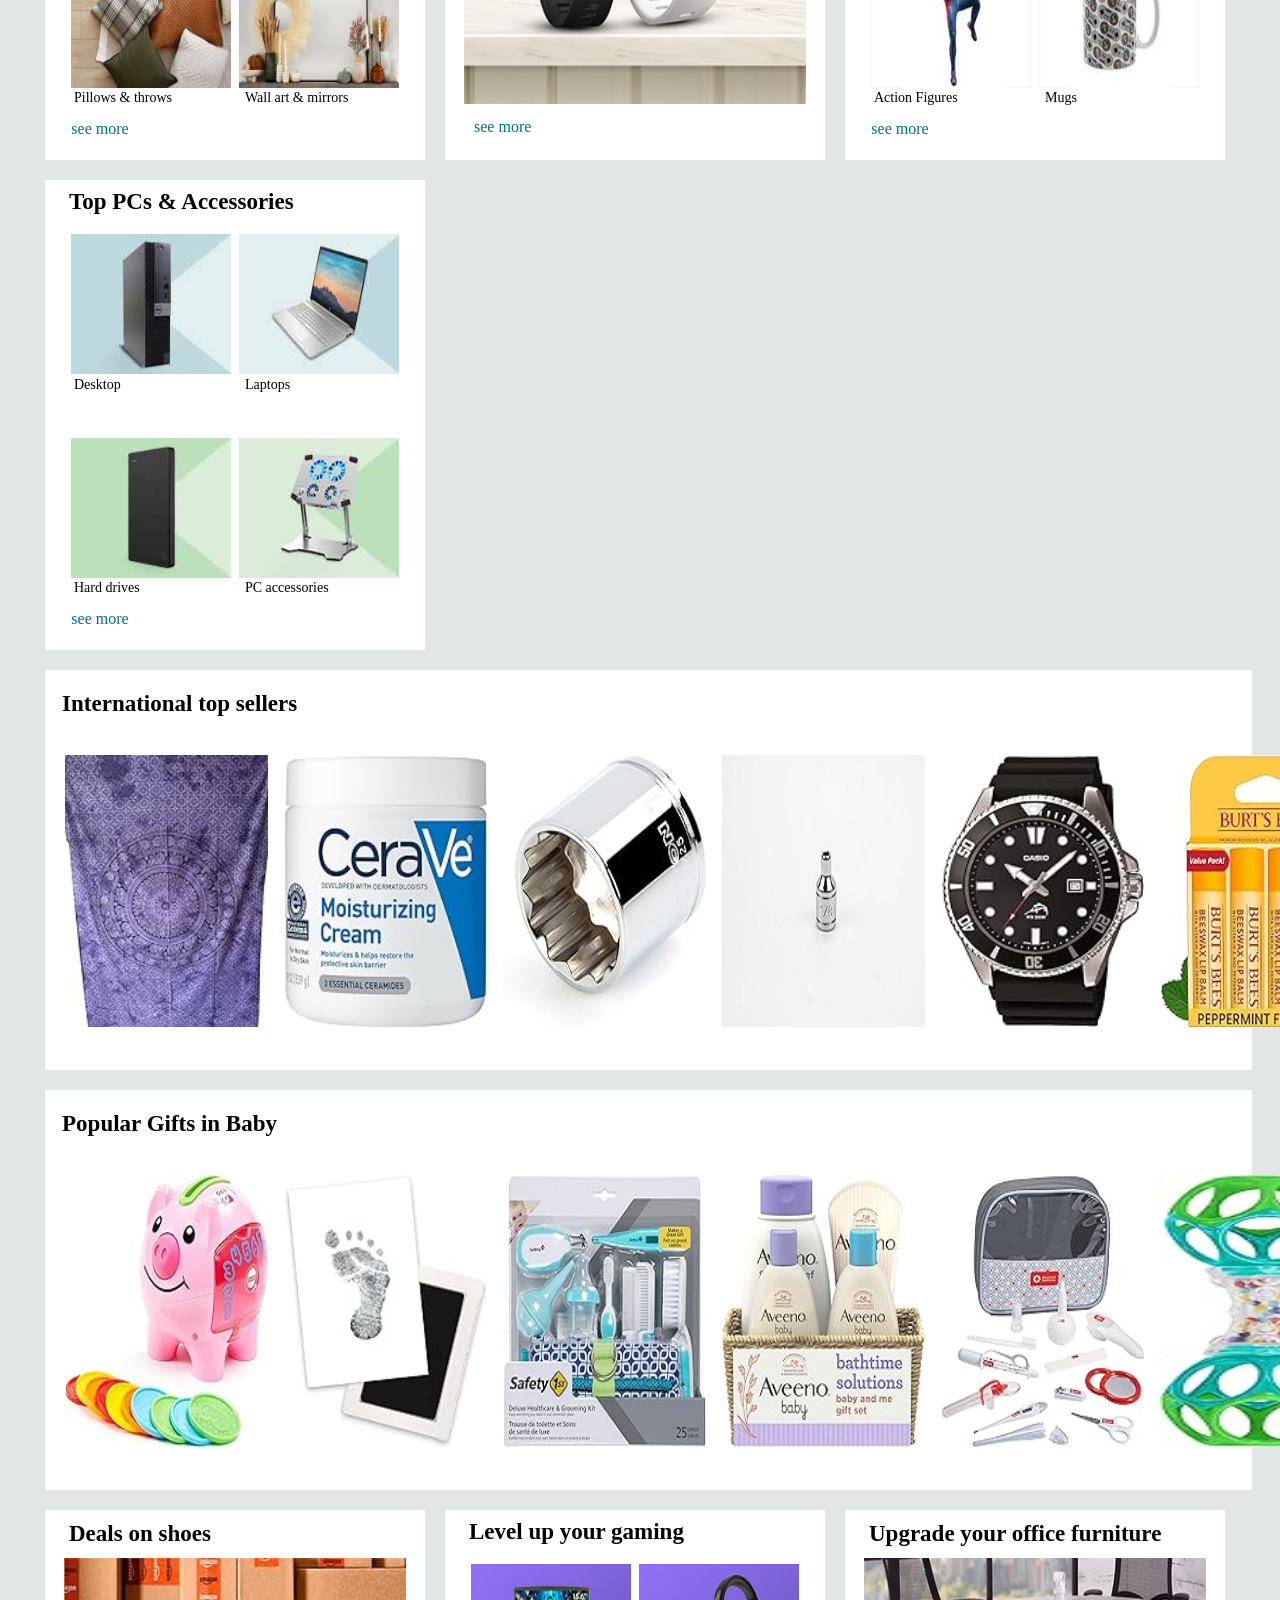
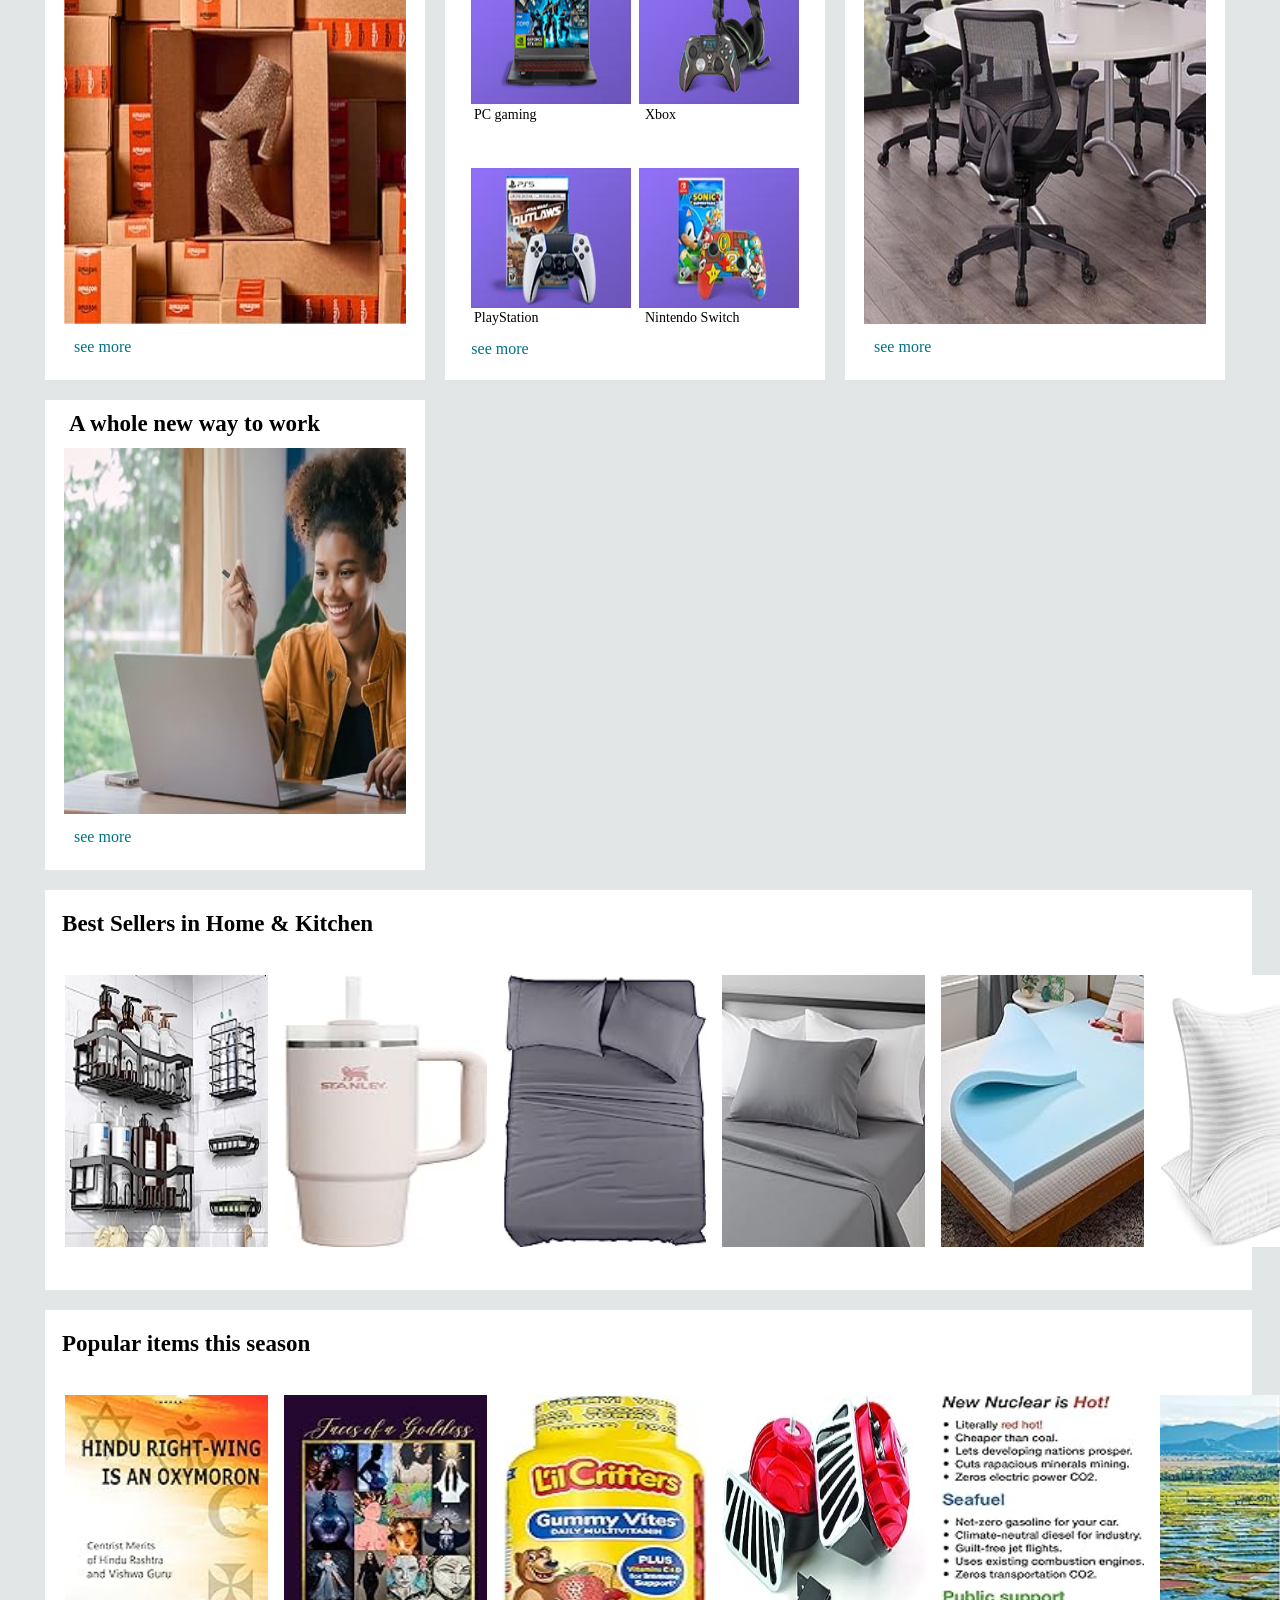
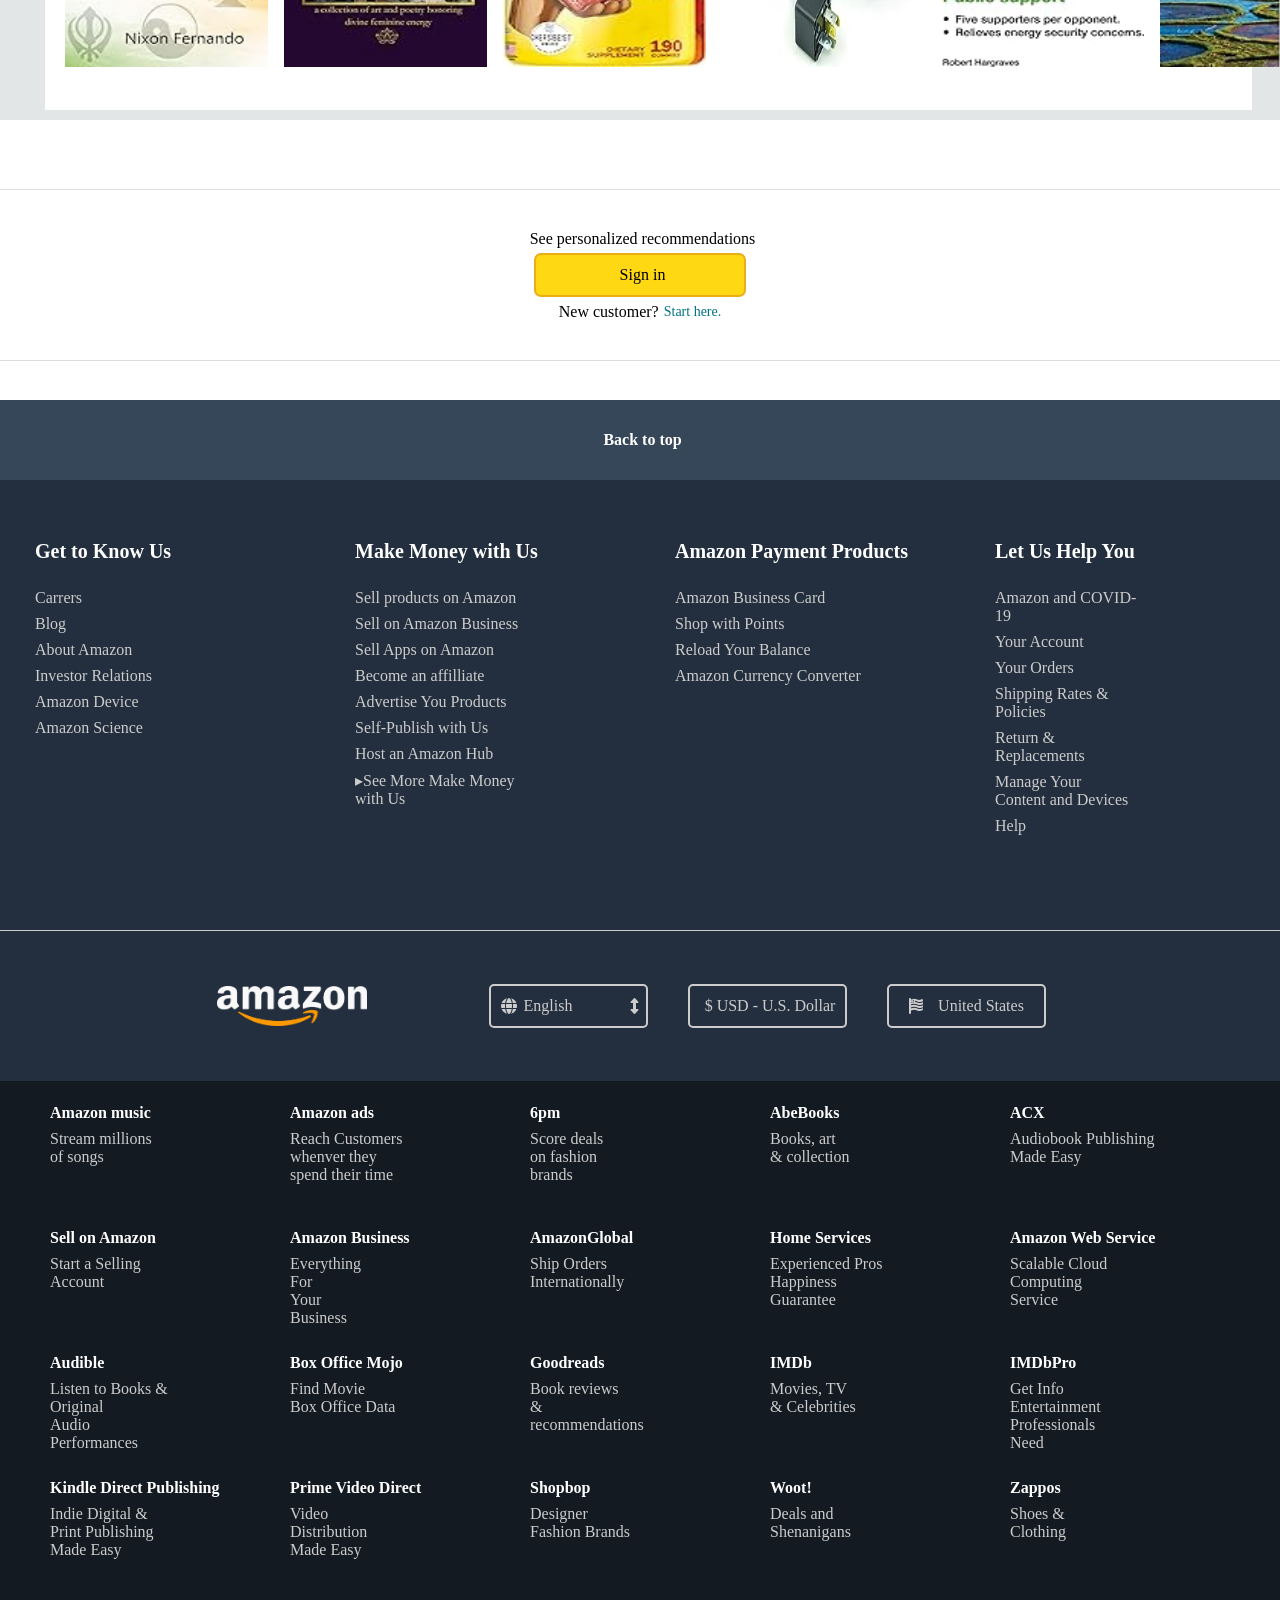
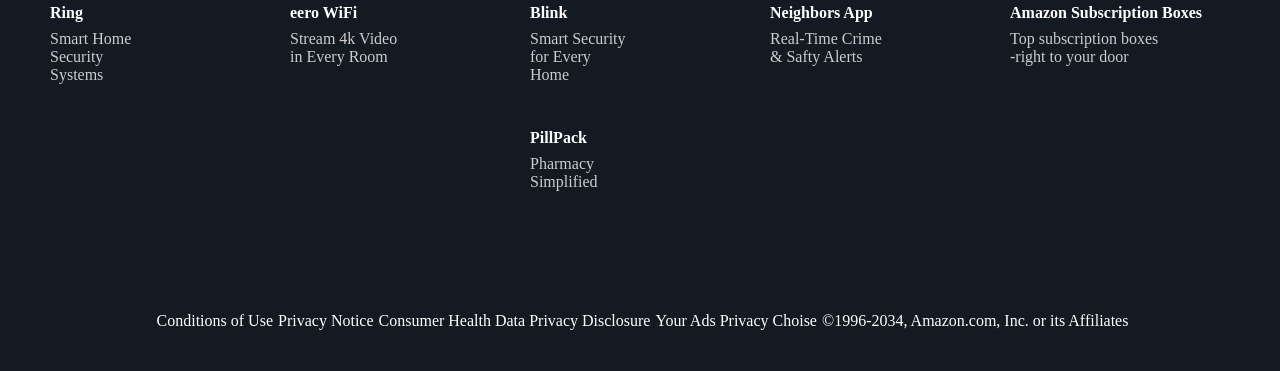
==== commit 6c2ab9bb: "99.9% Complete 0.1% left." ====
--- a/practice.html
+++ b/practice.html
@@ -848,10 +848,11 @@
 					<img src="amzn.png" height="40" width="150">
 				</div>
 			</div>
+
 			<div class="bb2">
 
 				<div class="globe">
-					<i class="fa-solid fa-globe" style="color: #ffffff;"></i>
+					<i class="fa-solid fa-globe" style="color: #cccccc;"></i>
 				</div>
 
 				<div class="eng">
@@ -859,42 +860,131 @@
 				</div>
 
 				<div class="scroll">
-				<i class="fa-solid fa-up-down" style="color: #ffffff;"></i>
-				</div>
-			</div>
+					<i class="fa-solid fa-up-down" style="color: #cccccc;"></i>
+					
+				</div>
+			</div>
+
 			<div class="bb2">
+				<div class="currency">
 				<p id="bT"> $ USD - U.S. Dollar</p>
-			</div>
-			</div>
-			<div class="bb2"></div>
+				</div>
+			</div>
+
+			<div class="bb2">
+				<div class="country">
+					<i class="fa-solid fa-flag-usa" style="color: #cccccc;"></i>
+				</div>
+				<div class="state">
+					<p id="bT">United States</p>
+				</div>
+			</div>
 		</div>
 		<div class="backBottom3">
-			<div class="bb3"></div>
-			<div class="bb3"></div>
-			<div class="bb3"></div>
-			<div class="bb3"></div>
-			<div class="bb3"></div>
-			<div class="bb3"></div>
-			<div class="bb3"></div>
-			<div class="bb3"></div>
-			<div class="bb3"></div>
-			<div class="bb3"></div>
-			<div class="bb3"></div>
-			<div class="bb3"></div>
-			<div class="bb3"></div>
-			<div class="bb3"></div>
-			<div class="bb3"></div>
-			<div class="bb3"></div>
-			<div class="bb3"></div>
-			<div class="bb3"></div>
-			<div class="bb3"></div>
-			<div class="bb3"></div>
-			<div class="bb3"></div>
-			<div class="bb3"></div>
-			<div class="bb3"></div>
-			<div class="bb3"></div>
-			<div class="bb3"></div>
-			<div class="bb3"></div>
+			<div class="bb3">
+				<p id="bText">Amazon music</p>
+				<p id="bT">Stream millions<br>of songs</p>
+			</div>
+			<div class="bb3">
+				<p id="bText">Amazon ads</p>
+				<p id="bT">Reach Customers<br>whenver they<br>spend their time</p>
+			</div>
+			<div class="bb3">
+				<p id="bText">6pm</p>
+				<p id="bT">Score deals<br>on fashion<br>brands</p>
+			</div>
+			<div class="bb3">
+				<p id="bText">AbeBooks</p>
+				<p id="bT">Books, art<br>& collection</p>
+			</div>
+			<div class="bb3">
+				<p id="bText">ACX</p>
+				<p id="bT">Audiobook Publishing<br>Made Easy</p>
+			</div>
+			<div class="bb3">
+				<p id="bText">Sell on Amazon</p>
+				<p id="bT">Start a Selling<br>Account</p>
+			</div>
+			<div class="bb3">
+				<p id="bText">Amazon Business</p>
+				<p id="bT">Everything<br>For<br>Your<br>Business</p>
+			</div>
+			<div class="bb3">
+				<p id="bText">AmazonGlobal</p>
+				<p id="bT">Ship Orders<br>Internationally</p>
+			</div>
+			<div class="bb3">
+				<p id="bText">Home Services</p>
+				<p id="bT">Experienced Pros<br>Happiness<br>Guarantee</p>
+			</div>
+			<div class="bb3">
+				<p id="bText">Amazon Web Service</p>
+				<p id="bT">Scalable Cloud<br>Computing<br>Service</p>
+			</div>
+			<div class="bb3">
+				<p id="bText">Audible</p>
+				<p id="bT">Listen to Books &<br>Original<br>Audio<br>Performances</p>
+			</div>
+			<div class="bb3">
+				<p id="bText">Box Office Mojo</p>
+				<p id="bT">Find Movie<br>Box Office Data</p>
+			</div>
+			<div class="bb3">
+				<p id="bText">Goodreads</p>
+				<p id="bT">Book reviews<br>&<br>recommendations</p>
+			</div>
+			<div class="bb3">
+				<p id="bText">IMDb</p>
+				<p id="bT">Movies, TV<br>& Celebrities</p>
+			</div>
+			<div class="bb3">
+				<p id="bText">IMDbPro</p>
+				<p id="bT">Get Info<br>Entertainment<br>Professionals<br>Need</p>
+			</div>
+			<div class="bb3">
+				<p id="bText">Kindle Direct Publishing</p>
+				<p id="bT">Indie Digital &<br>Print Publishing<br>Made Easy</p>
+			</div>
+			<div class="bb3">
+				<p id="bText">Prime Video Direct</p>
+				<p id="bT">Video<br>Distribution<br>Made Easy</p>
+			</div>
+			<div class="bb3">
+				<p id="bText">Shopbop</p>
+				<p id="bT">Designer<br>Fashion Brands</p>
+			</div>
+			<div class="bb3">
+				<p id="bText">Woot!</p>
+				<p id="bT">Deals and<br>Shenanigans</p>
+			</div>
+			<div class="bb3">
+				<p id="bText">Zappos</p>
+				<p id="bT">Shoes &<br>Clothing</p>
+			</div>
+			<div class="bb3">
+				<p id="bText">Ring</p>
+				<p id="bT">Smart Home<br>Security<br>Systems</p>
+			</div>
+			<div class="bb3">
+				<p id="bText">eero WiFi</p>
+				<p id="bT">Stream 4k Video<br>in Every Room</p>
+			</div>
+			<div class="bb3">
+				<p id="bText">Blink</p>
+				<p id="bT">Smart Security<br>for Every<br>Home</p>
+			</div>
+			<div class="bb3">
+				<p id="bText">Neighbors App</p>
+				<p id="bT">Real-Time Crime<br>& Safty Alerts</p>
+			</div>
+			<div class="bb3">
+				<p id="bText">Amazon Subscription Boxes</p>
+				<p id="bT">Top subscription boxes<br>-right to your door</p>
+			</div>
+			<div class="bb3">
+				<p id="bText">PillPack</p>
+				<p id="bT">Pharmacy<br>Simplified</p>
+			</div>
 		</div>
 		<div class="backBottom4">	
 			<div class="bb4">
--- a/style.css
+++ b/style.css
@@ -460,13 +460,29 @@
 .bb2{
 	border:2px solid #cccccc;
 	border-radius:5px;
-	height:45px;
+	height:40px;
 	width:155px;
 	margin-left:20px;
 	margin-right:20px;
 	display:flex;
 	justify-content:center;
 	align-items:center;
+}
+.country{
+	display:flex;
+	justify-content:center;
+	align-items:center;
+	padding-right:10px;
+}
+.state{
+	display:flex;
+	justify-content:center;
+	align-items:center;
+	padding-bottom:8px;
+}
+.currency{
+	padding-bottom:8px;
+
 }
 .bb21{
 	height:45px;
@@ -521,10 +537,8 @@
 	font-weight:bold;
 }
 .bb3{
-	background-color:yellow;
 	height:120px;
 	width:230px;
-	border:2px solid black;
 	margin-left:5px;
 	margin-right:5px;
 }
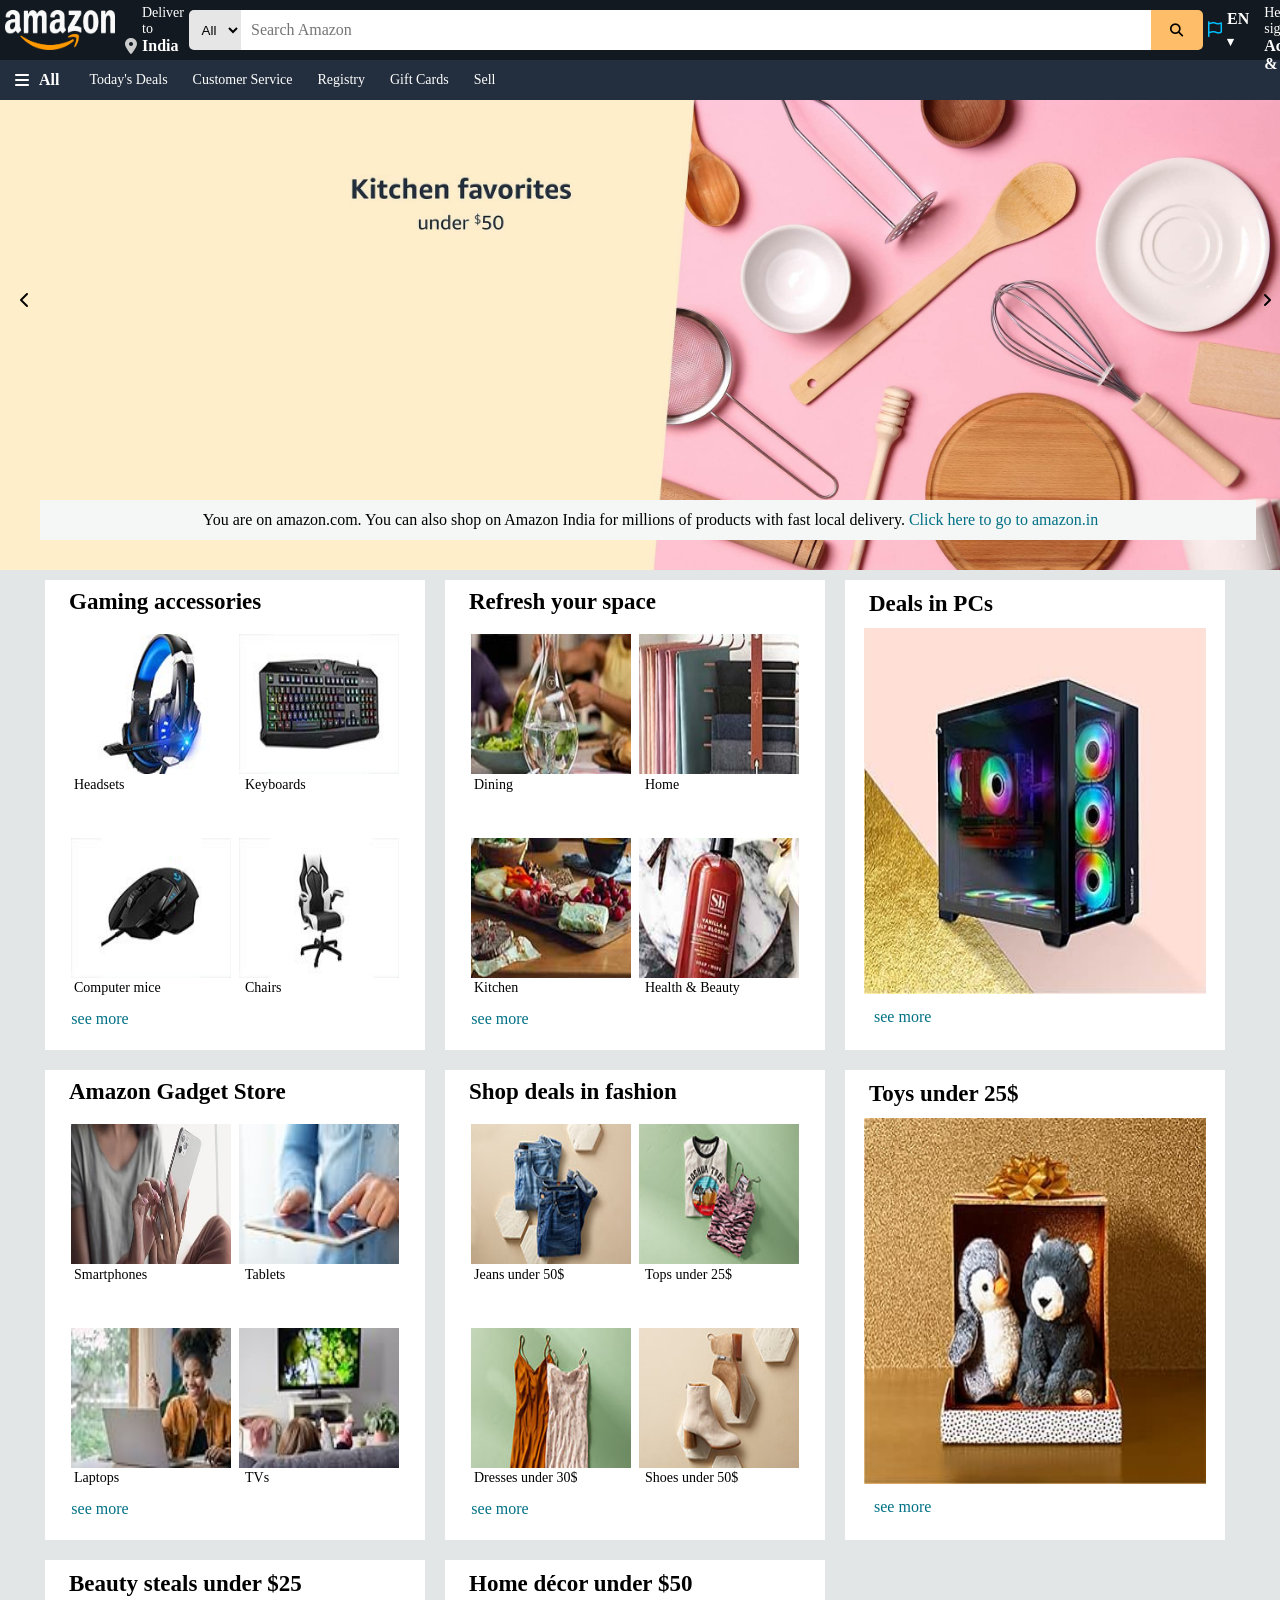
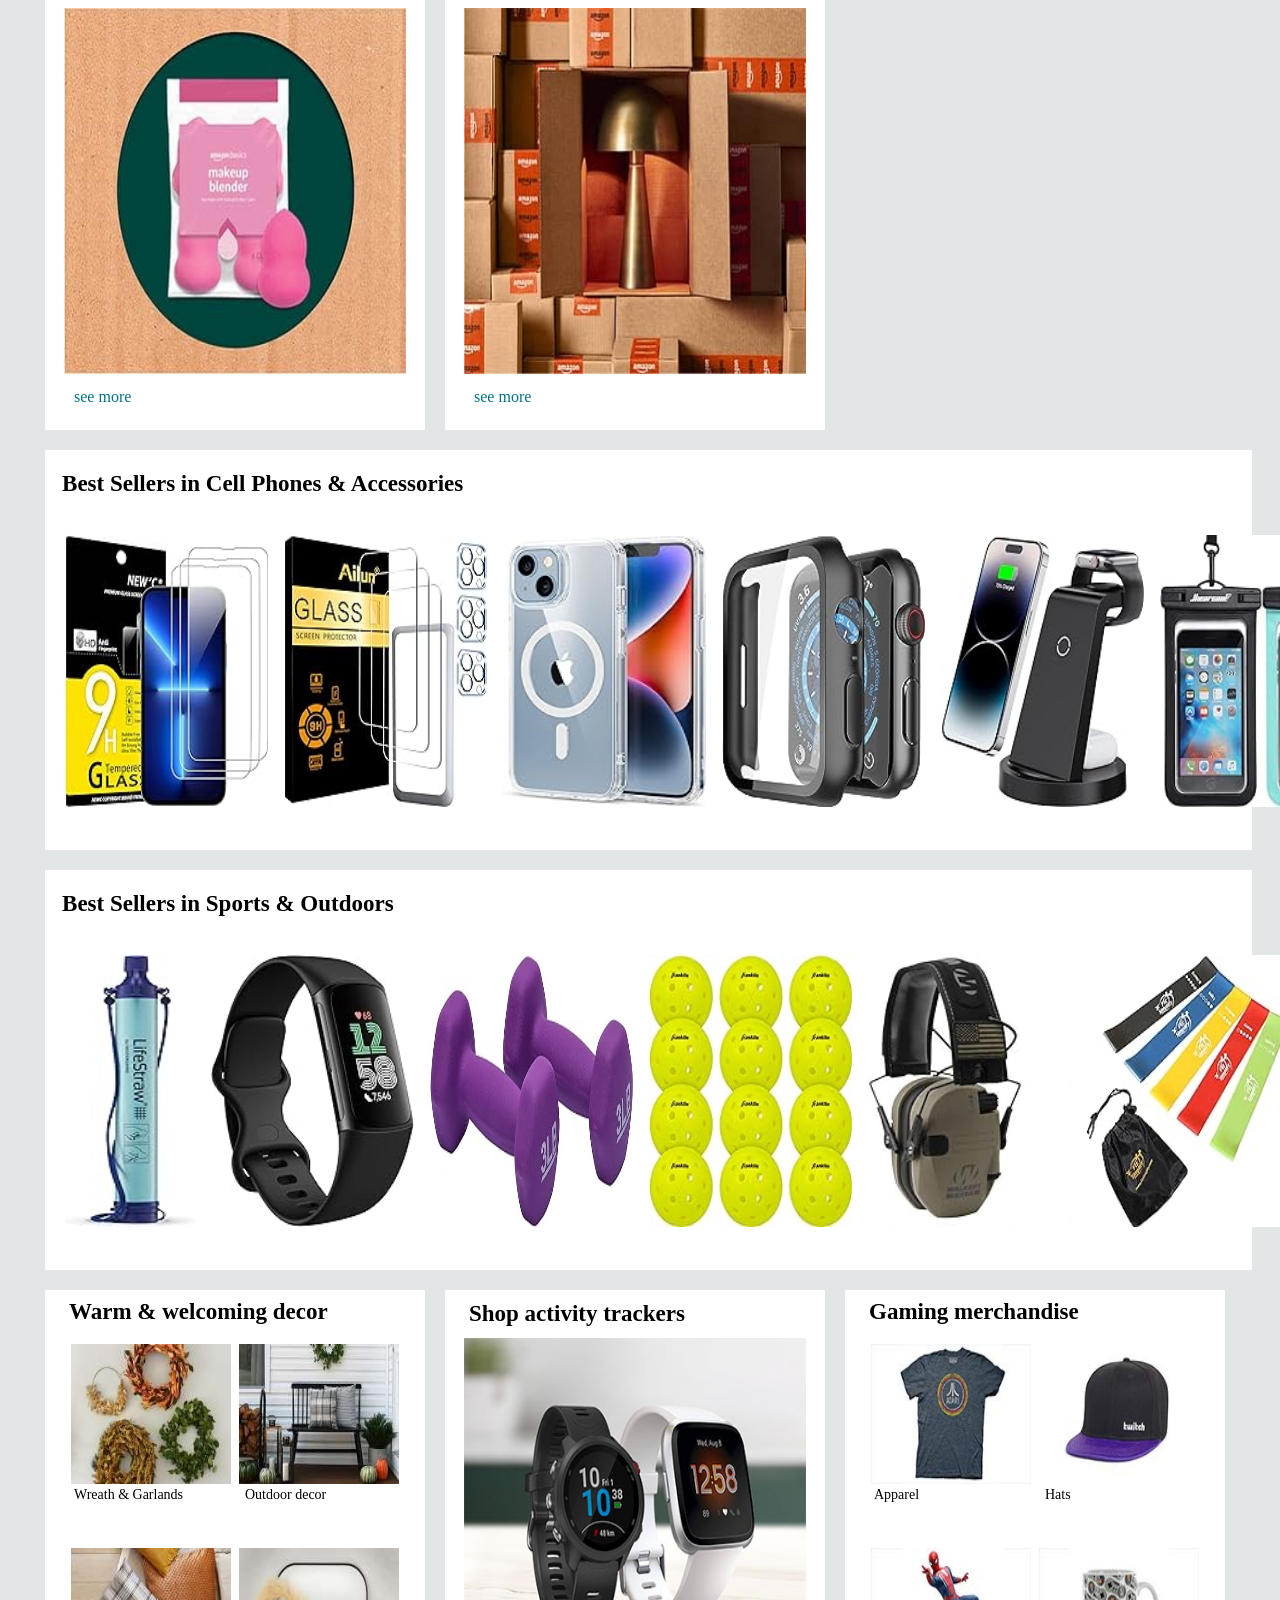
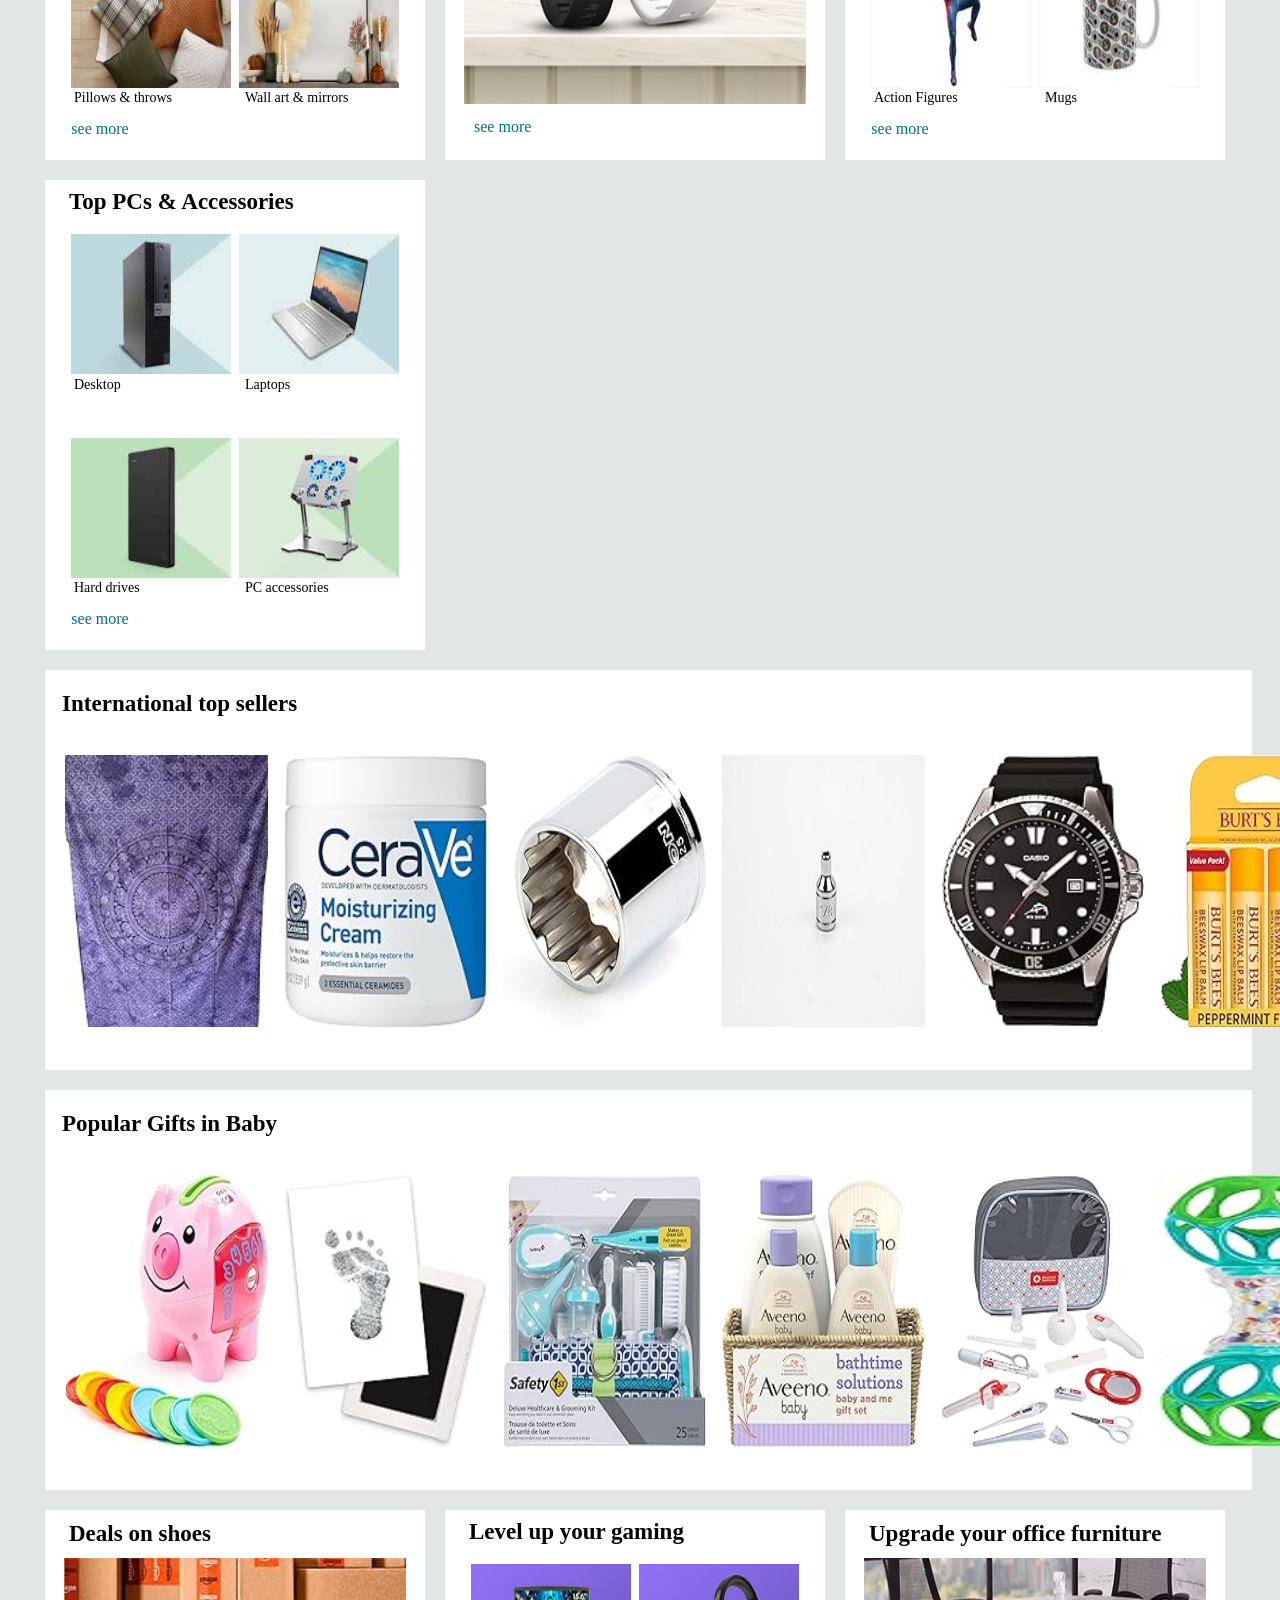
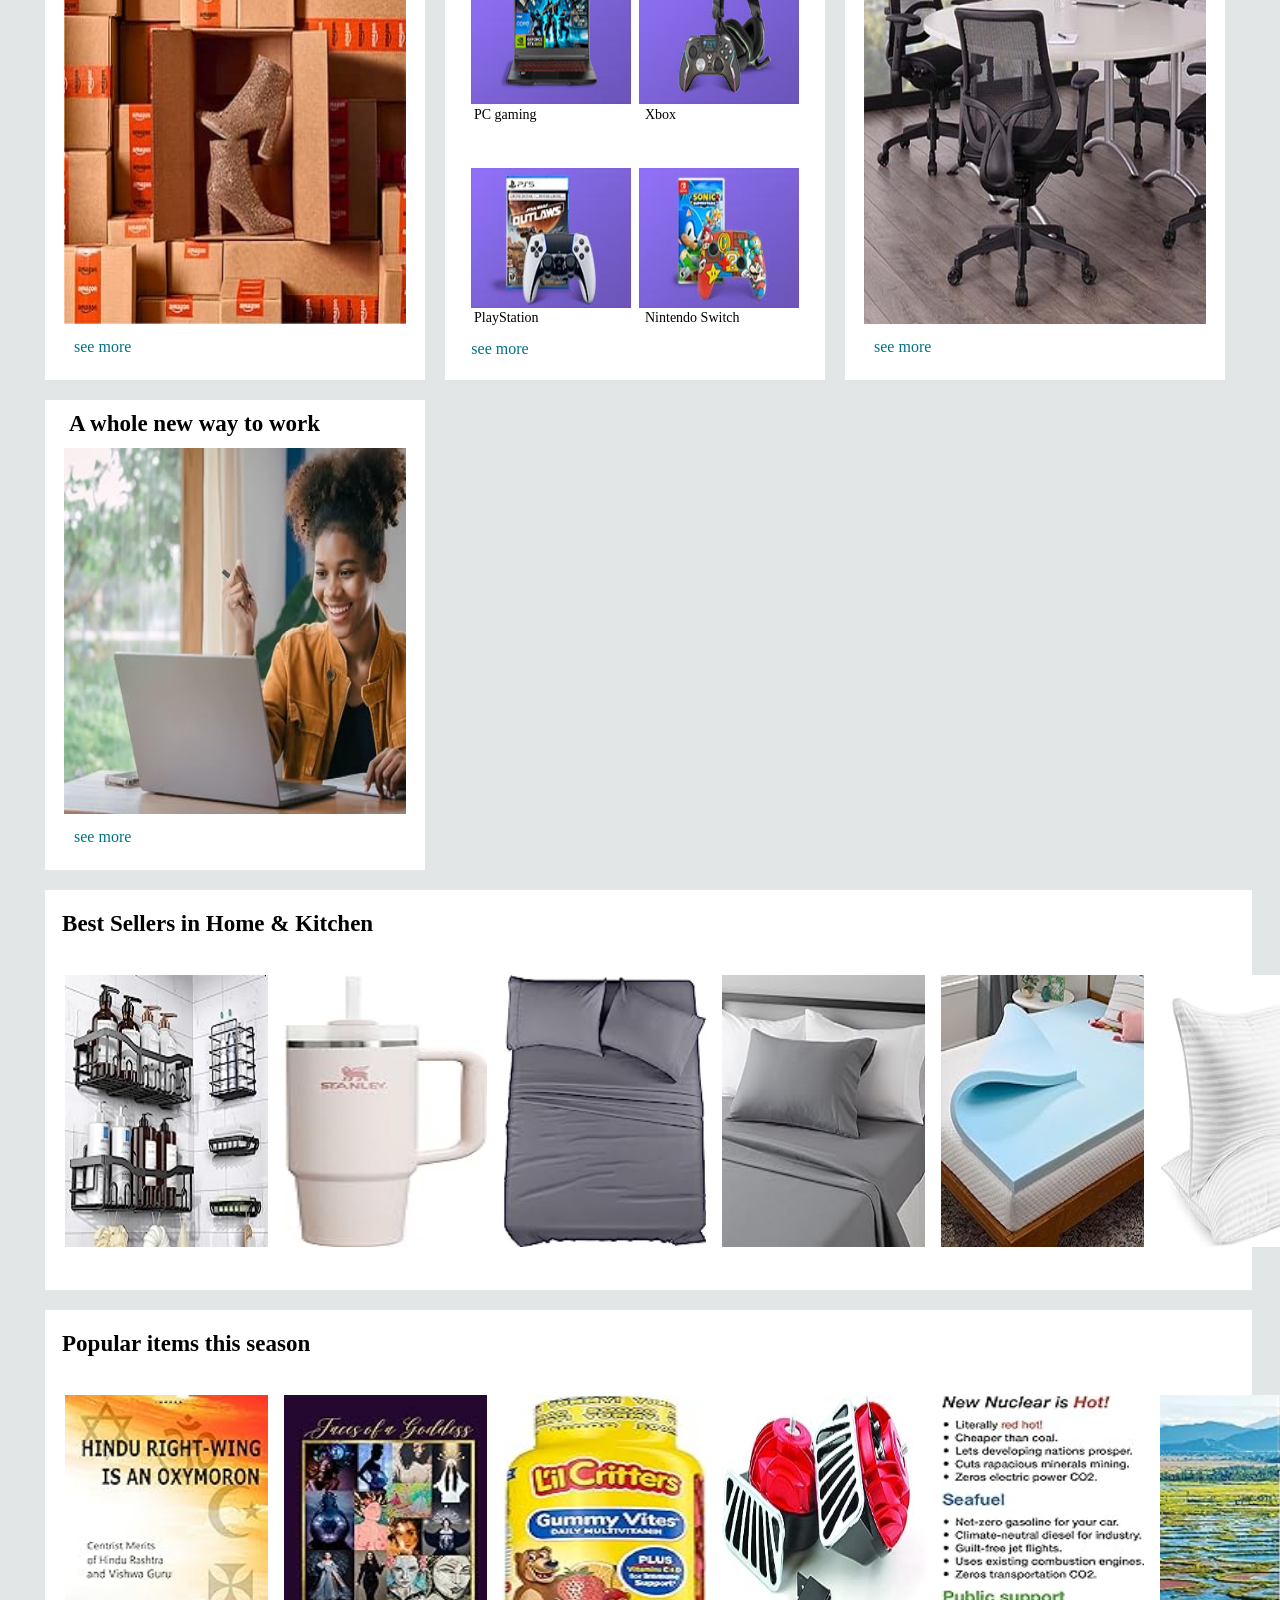
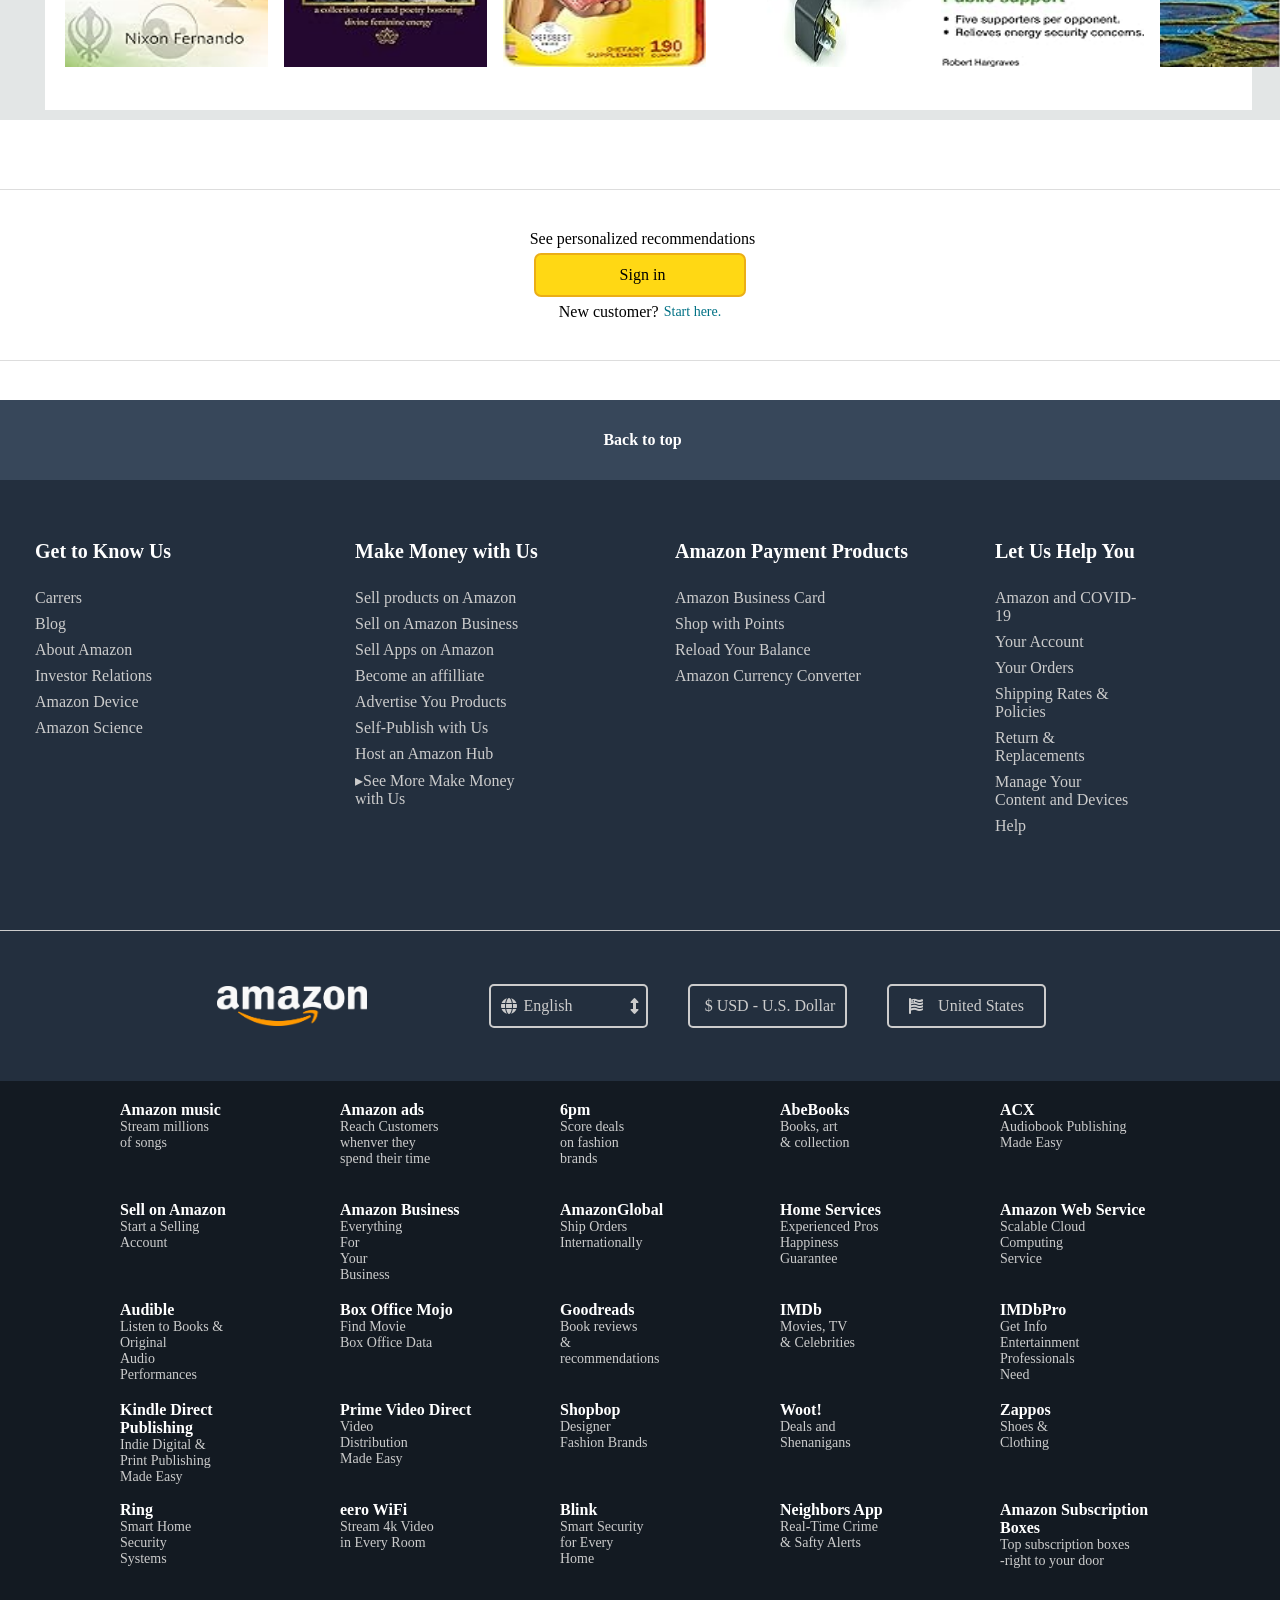
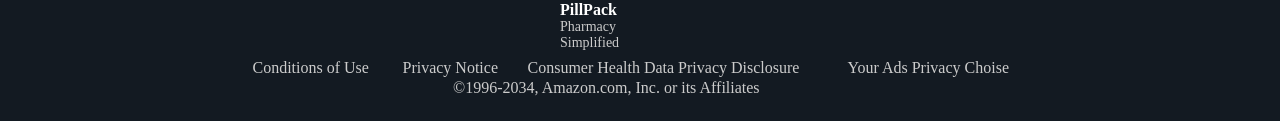
==== commit 216b21c1: "Project Complete 100% UI Done." ====
--- a/practice.html
+++ b/practice.html
@@ -883,116 +883,129 @@
 		<div class="backBottom3">
 			<div class="bb3">
 				<p id="bText">Amazon music</p>
-				<p id="bT">Stream millions<br>of songs</p>
+				<p id="bts">Stream millions<br>of songs</p>
 			</div>
 			<div class="bb3">
 				<p id="bText">Amazon ads</p>
-				<p id="bT">Reach Customers<br>whenver they<br>spend their time</p>
+				<p id="bts">Reach Customers<br>whenver they<br>spend their time</p>
 			</div>
 			<div class="bb3">
 				<p id="bText">6pm</p>
-				<p id="bT">Score deals<br>on fashion<br>brands</p>
+				<p id="bts">Score deals<br>on fashion<br>brands</p>
 			</div>
 			<div class="bb3">
 				<p id="bText">AbeBooks</p>
-				<p id="bT">Books, art<br>& collection</p>
+				<p id="bts">Books, art<br>& collection</p>
 			</div>
 			<div class="bb3">
 				<p id="bText">ACX</p>
-				<p id="bT">Audiobook Publishing<br>Made Easy</p>
+				<p id="bts">Audiobook Publishing<br>Made Easy</p>
 			</div>
 			<div class="bb3">
 				<p id="bText">Sell on Amazon</p>
-				<p id="bT">Start a Selling<br>Account</p>
+				<p id="bts">Start a Selling<br>Account</p>
 			</div>
 			<div class="bb3">
 				<p id="bText">Amazon Business</p>
-				<p id="bT">Everything<br>For<br>Your<br>Business</p>
+				<p id="bts">Everything<br>For<br>Your<br>Business</p>
 			</div>
 			<div class="bb3">
 				<p id="bText">AmazonGlobal</p>
-				<p id="bT">Ship Orders<br>Internationally</p>
+				<p id="bts">Ship Orders<br>Internationally</p>
 			</div>
 			<div class="bb3">
 				<p id="bText">Home Services</p>
-				<p id="bT">Experienced Pros<br>Happiness<br>Guarantee</p>
+				<p id="bts">Experienced Pros<br>Happiness<br>Guarantee</p>
 			</div>
 			<div class="bb3">
 				<p id="bText">Amazon Web Service</p>
-				<p id="bT">Scalable Cloud<br>Computing<br>Service</p>
+				<p id="bts">Scalable Cloud<br>Computing<br>Service</p>
 			</div>
 			<div class="bb3">
 				<p id="bText">Audible</p>
-				<p id="bT">Listen to Books &<br>Original<br>Audio<br>Performances</p>
+				<p id="bts">Listen to Books &<br>Original<br>Audio<br>Performances</p>
 			</div>
 			<div class="bb3">
 				<p id="bText">Box Office Mojo</p>
-				<p id="bT">Find Movie<br>Box Office Data</p>
+				<p id="bts">Find Movie<br>Box Office Data</p>
 			</div>
 			<div class="bb3">
 				<p id="bText">Goodreads</p>
-				<p id="bT">Book reviews<br>&<br>recommendations</p>
+				<p id="bts">Book reviews<br>&<br>recommendations</p>
 			</div>
 			<div class="bb3">
 				<p id="bText">IMDb</p>
-				<p id="bT">Movies, TV<br>& Celebrities</p>
+				<p id="bts">Movies, TV<br>& Celebrities</p>
 			</div>
 			<div class="bb3">
 				<p id="bText">IMDbPro</p>
-				<p id="bT">Get Info<br>Entertainment<br>Professionals<br>Need</p>
+				<p id="bts">Get Info<br>Entertainment<br>Professionals<br>Need</p>
 			</div>
 			<div class="bb3">
 				<p id="bText">Kindle Direct Publishing</p>
-				<p id="bT">Indie Digital &<br>Print Publishing<br>Made Easy</p>
+				<p id="bts">Indie Digital &<br>Print Publishing<br>Made Easy</p>
 			</div>
 			<div class="bb3">
 				<p id="bText">Prime Video Direct</p>
-				<p id="bT">Video<br>Distribution<br>Made Easy</p>
+				<p id="bts">Video<br>Distribution<br>Made Easy</p>
 			</div>
 			<div class="bb3">
 				<p id="bText">Shopbop</p>
-				<p id="bT">Designer<br>Fashion Brands</p>
+				<p id="bts">Designer<br>Fashion Brands</p>
 			</div>
 			<div class="bb3">
 				<p id="bText">Woot!</p>
-				<p id="bT">Deals and<br>Shenanigans</p>
+				<p id="bts">Deals and<br>Shenanigans</p>
 			</div>
 			<div class="bb3">
 				<p id="bText">Zappos</p>
-				<p id="bT">Shoes &<br>Clothing</p>
+				<p id="bts">Shoes &<br>Clothing</p>
 			</div>
 			<div class="bb3">
 				<p id="bText">Ring</p>
-				<p id="bT">Smart Home<br>Security<br>Systems</p>
+				<p id="bts">Smart Home<br>Security<br>Systems</p>
 			</div>
 			<div class="bb3">
 				<p id="bText">eero WiFi</p>
-				<p id="bT">Stream 4k Video<br>in Every Room</p>
+				<p id="bts">Stream 4k Video<br>in Every Room</p>
 			</div>
 			<div class="bb3">
 				<p id="bText">Blink</p>
-				<p id="bT">Smart Security<br>for Every<br>Home</p>
+				<p id="bts">Smart Security<br>for Every<br>Home</p>
 			</div>
 			<div class="bb3">
 				<p id="bText">Neighbors App</p>
-				<p id="bT">Real-Time Crime<br>& Safty Alerts</p>
+				<p id="bts">Real-Time Crime<br>& Safty Alerts</p>
 			</div>
 			<div class="bb3">
 				<p id="bText">Amazon Subscription Boxes</p>
-				<p id="bT">Top subscription boxes<br>-right to your door</p>
+				<p id="bts">Top subscription boxes<br>-right to your door</p>
 			</div>
 			<div class="bb3">
 				<p id="bText">PillPack</p>
-				<p id="bT">Pharmacy<br>Simplified</p>
+				<p id="bts">Pharmacy<br>Simplified</p>
 			</div>
 		</div>
 		<div class="backBottom4">	
 			<div class="bb4">
-				<p>Conditions of Use</p>
-				<p>Privacy Notice</p>
-				<p>Consumer Health Data Privacy Disclosure</p>
-				<p>Your Ads Privacy Choise</p>
-				<p>&copy;1996-2034, Amazon.com, Inc. or its Affiliates</p>
+				<div class="abt">
+					<p id="bT">Conditions of Use</p>
+
+				</div>
+				<div class="abtt">
+					<p id="bT">Privacy Notice</p>
+				</div>
+				<div class="abttt">
+					<p id="bT">Consumer Health Data Privacy Disclosure</p>
+
+				</div>
+				<div class="abtttt">
+					<p id="bT">Your Ads Privacy Choise</p>
+				</div>
+				<div class="abttttt">
+					<p id="bT">&copy;1996-2034, Amazon.com, Inc. or its Affiliates</p>
+
+				</div>
 			</div>
 		</div>
 	</footer>
--- a/style.css
+++ b/style.css
@@ -521,7 +521,7 @@
 }
 .backBottom3{
 	background-color:rgb(19,26,34);
-	height:750px;
+	height:500px;
 	width:100%;
 	display:flex;
 	justify-content:center;
@@ -536,11 +536,16 @@
 	font-size:20px;
 	font-weight:bold;
 }
+#bts{
+	color:#cccccc;
+	font-family:Amazon Ember;
+	font-size:14px;
+}
 .bb3{
-	height:120px;
-	width:230px;
-	margin-left:5px;
-	margin-right:5px;
+	height:100px;
+	width:170px;
+	margin-left:25px;
+	margin-right:25px;
 }
 .backBottom4{
 	background-color:rgb(19,26,34);
@@ -549,6 +554,31 @@
 	display:flex;
 	justify-content:center;
 	align-items:center;
+}
+.abt{
+	height:20px;
+	width:150px;
+
+}
+.abtt{
+	height:20px;
+	width:125px;
+
+}
+.abttt{
+	height:20px;
+	width:320px;
+
+}
+.abtttt{
+	height:20px;
+	width:190px;
+
+}
+.abttttt{
+	height:20px;
+	width:35%;
+
 }
 .bb4{
 	display:flex;
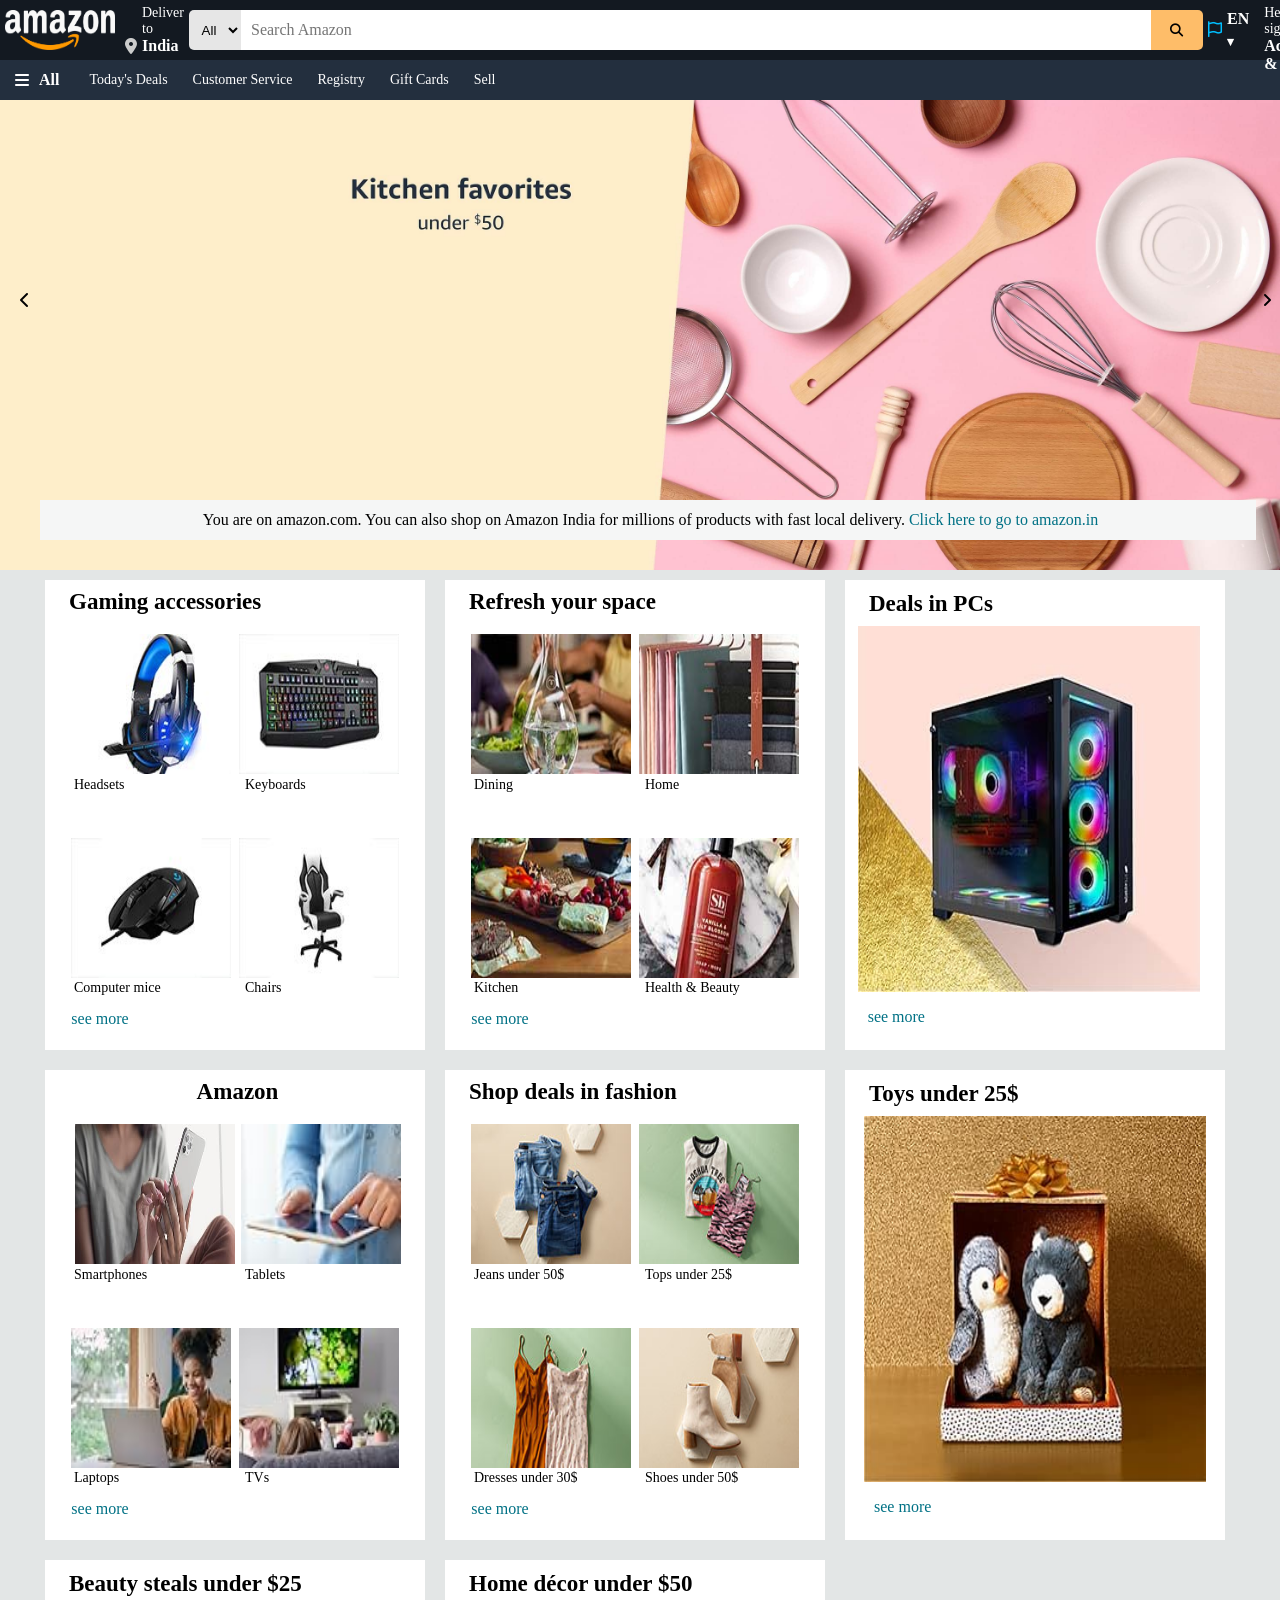
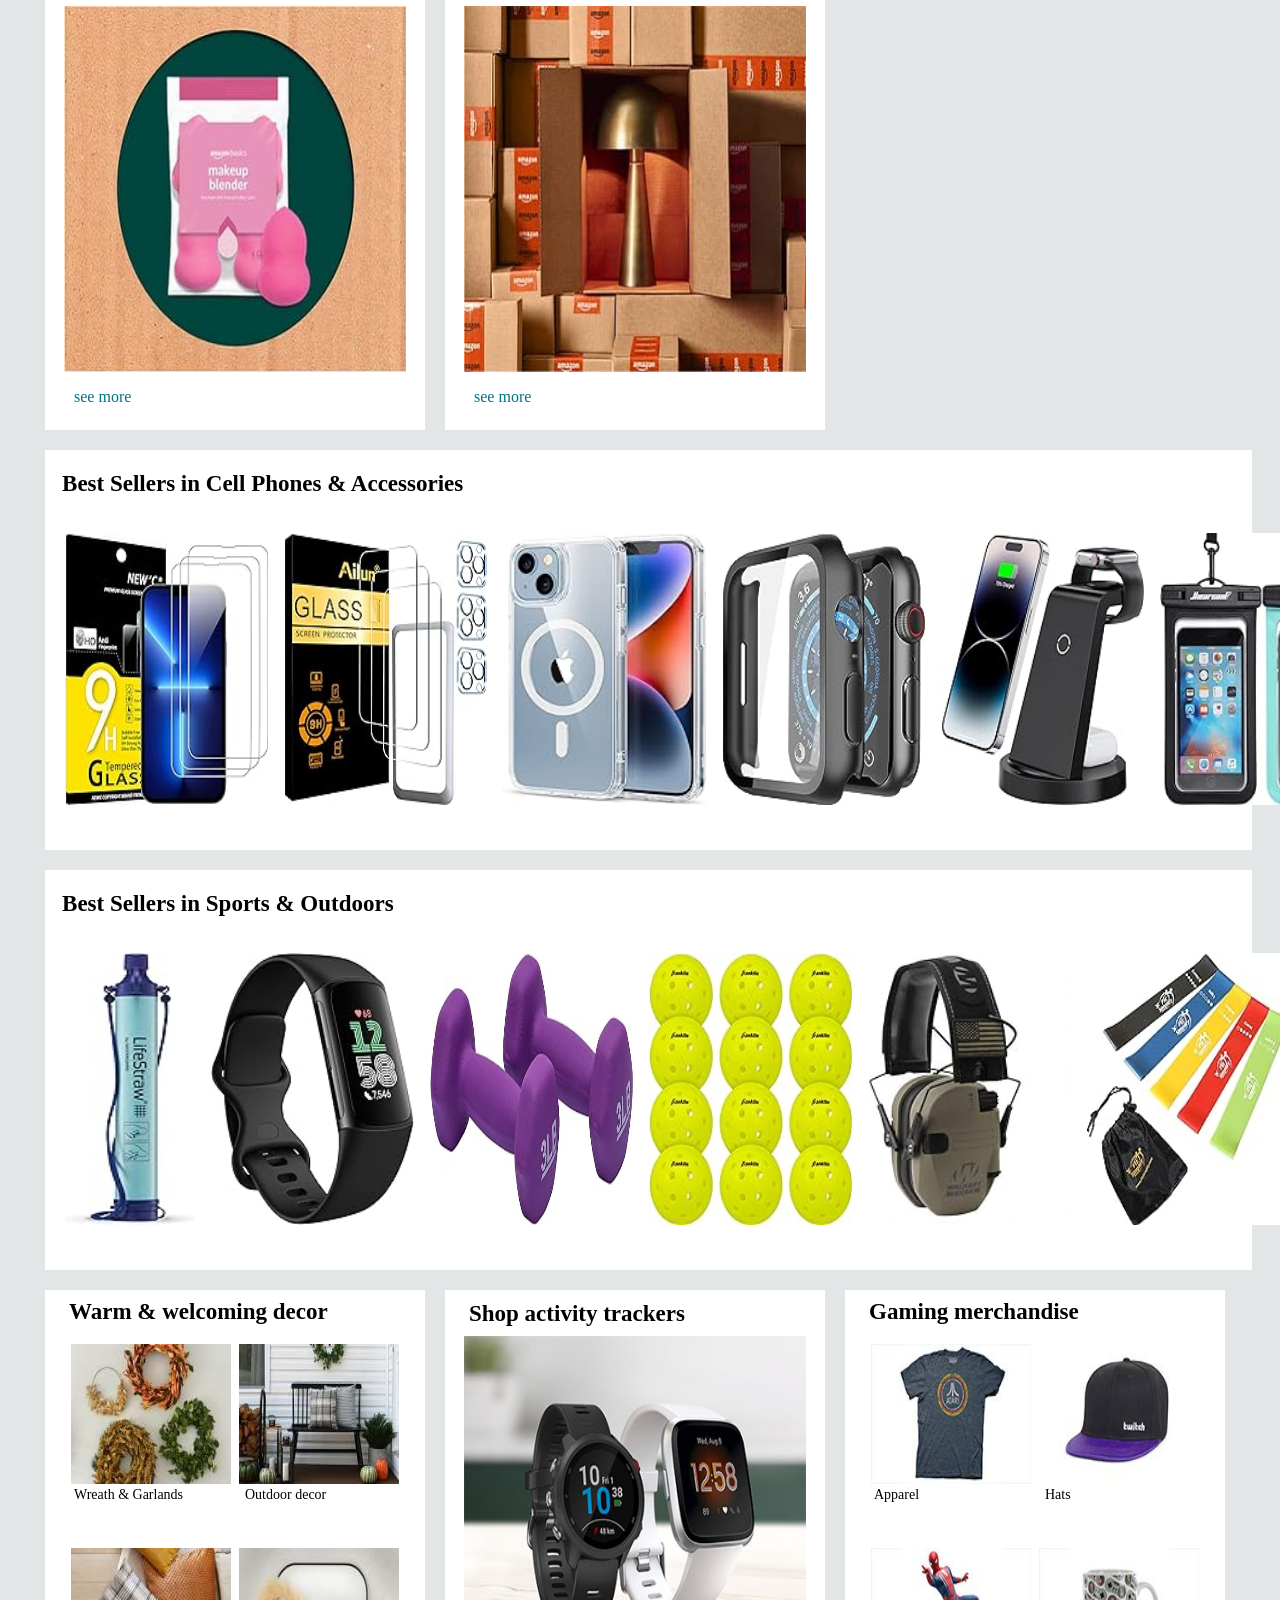
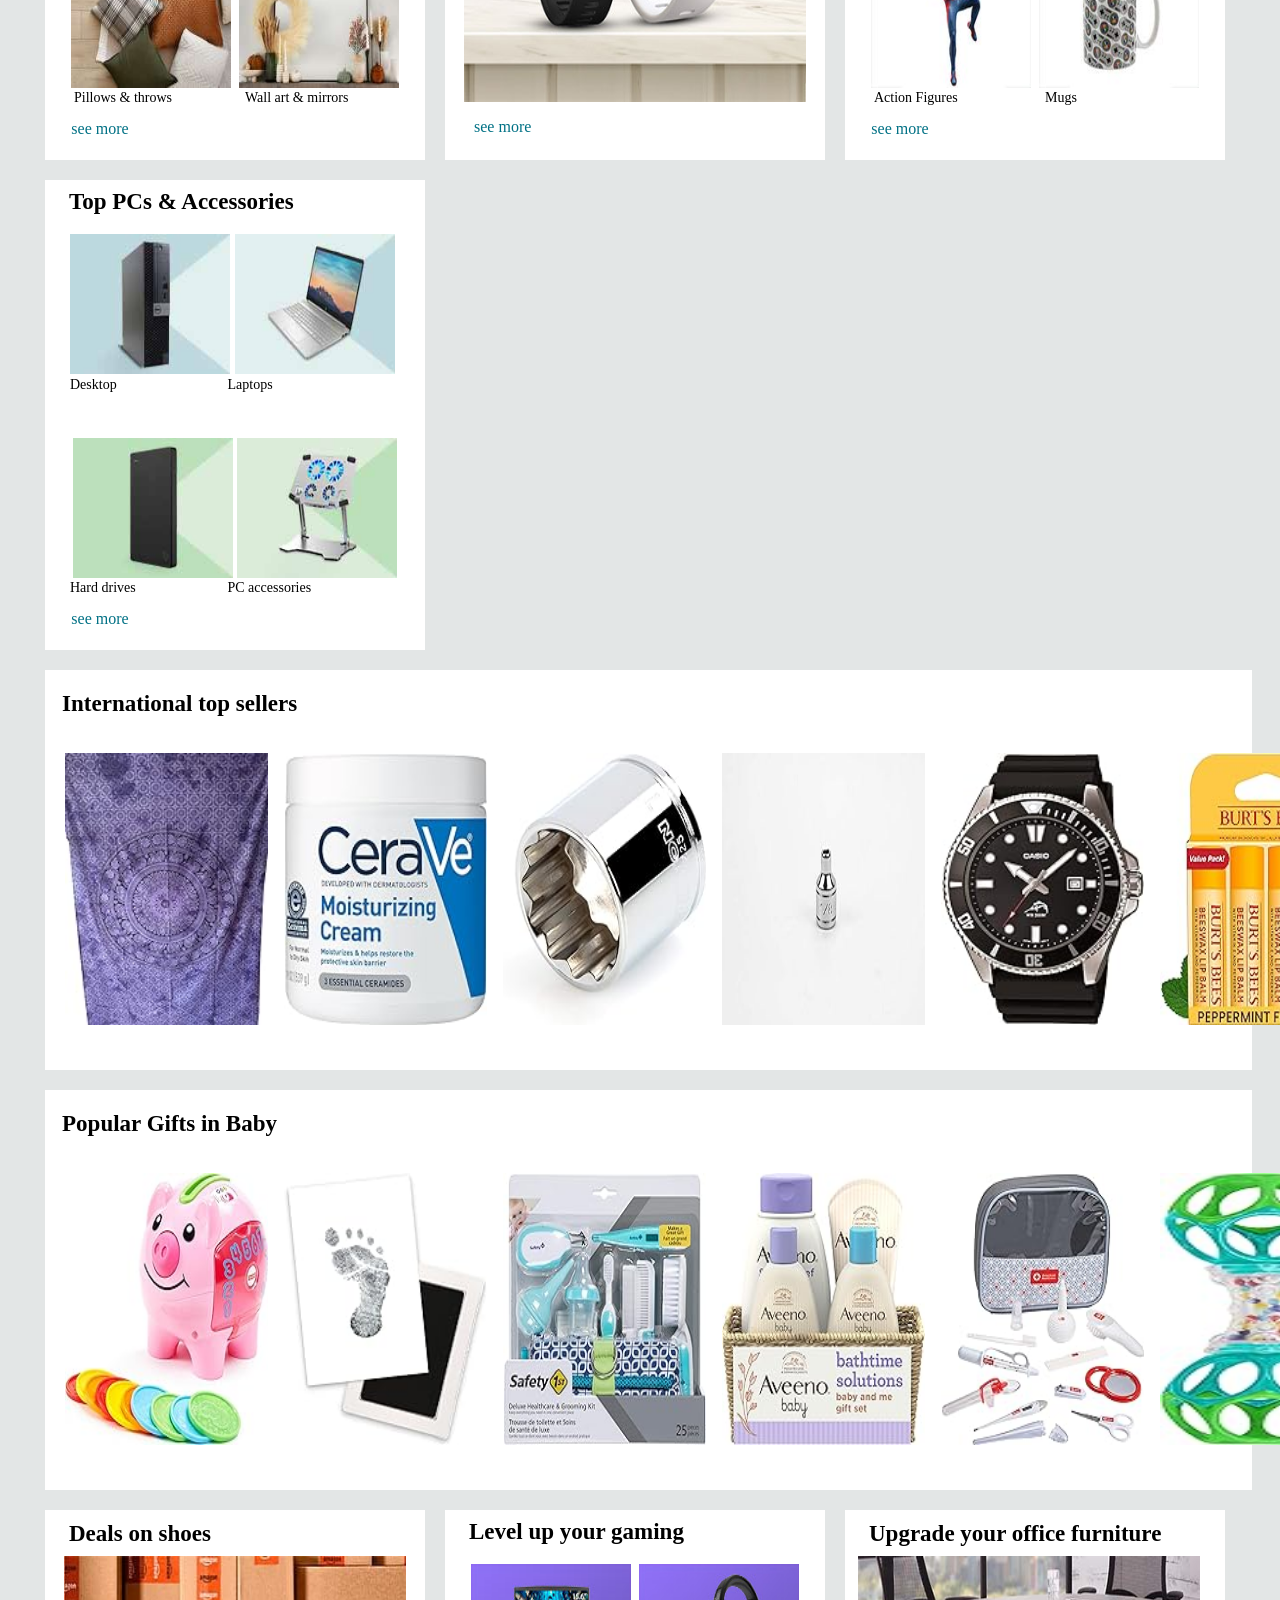
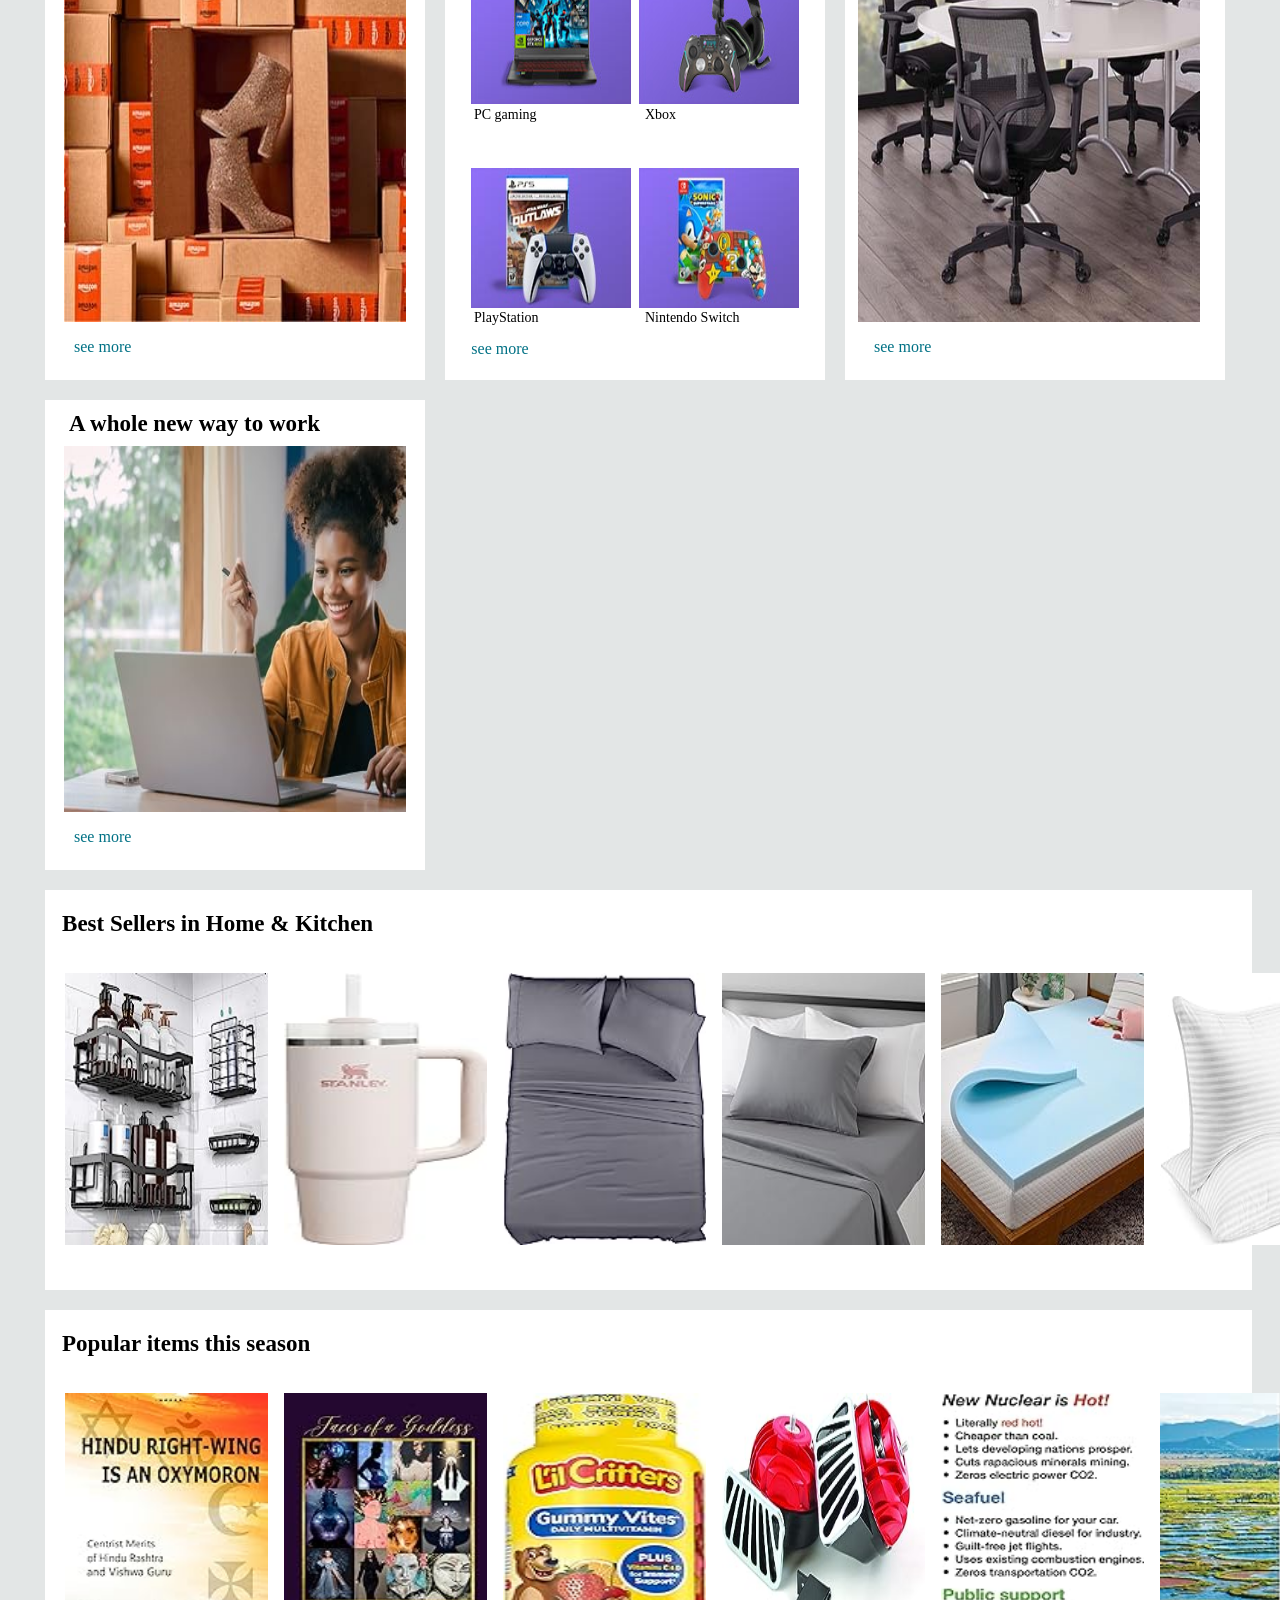
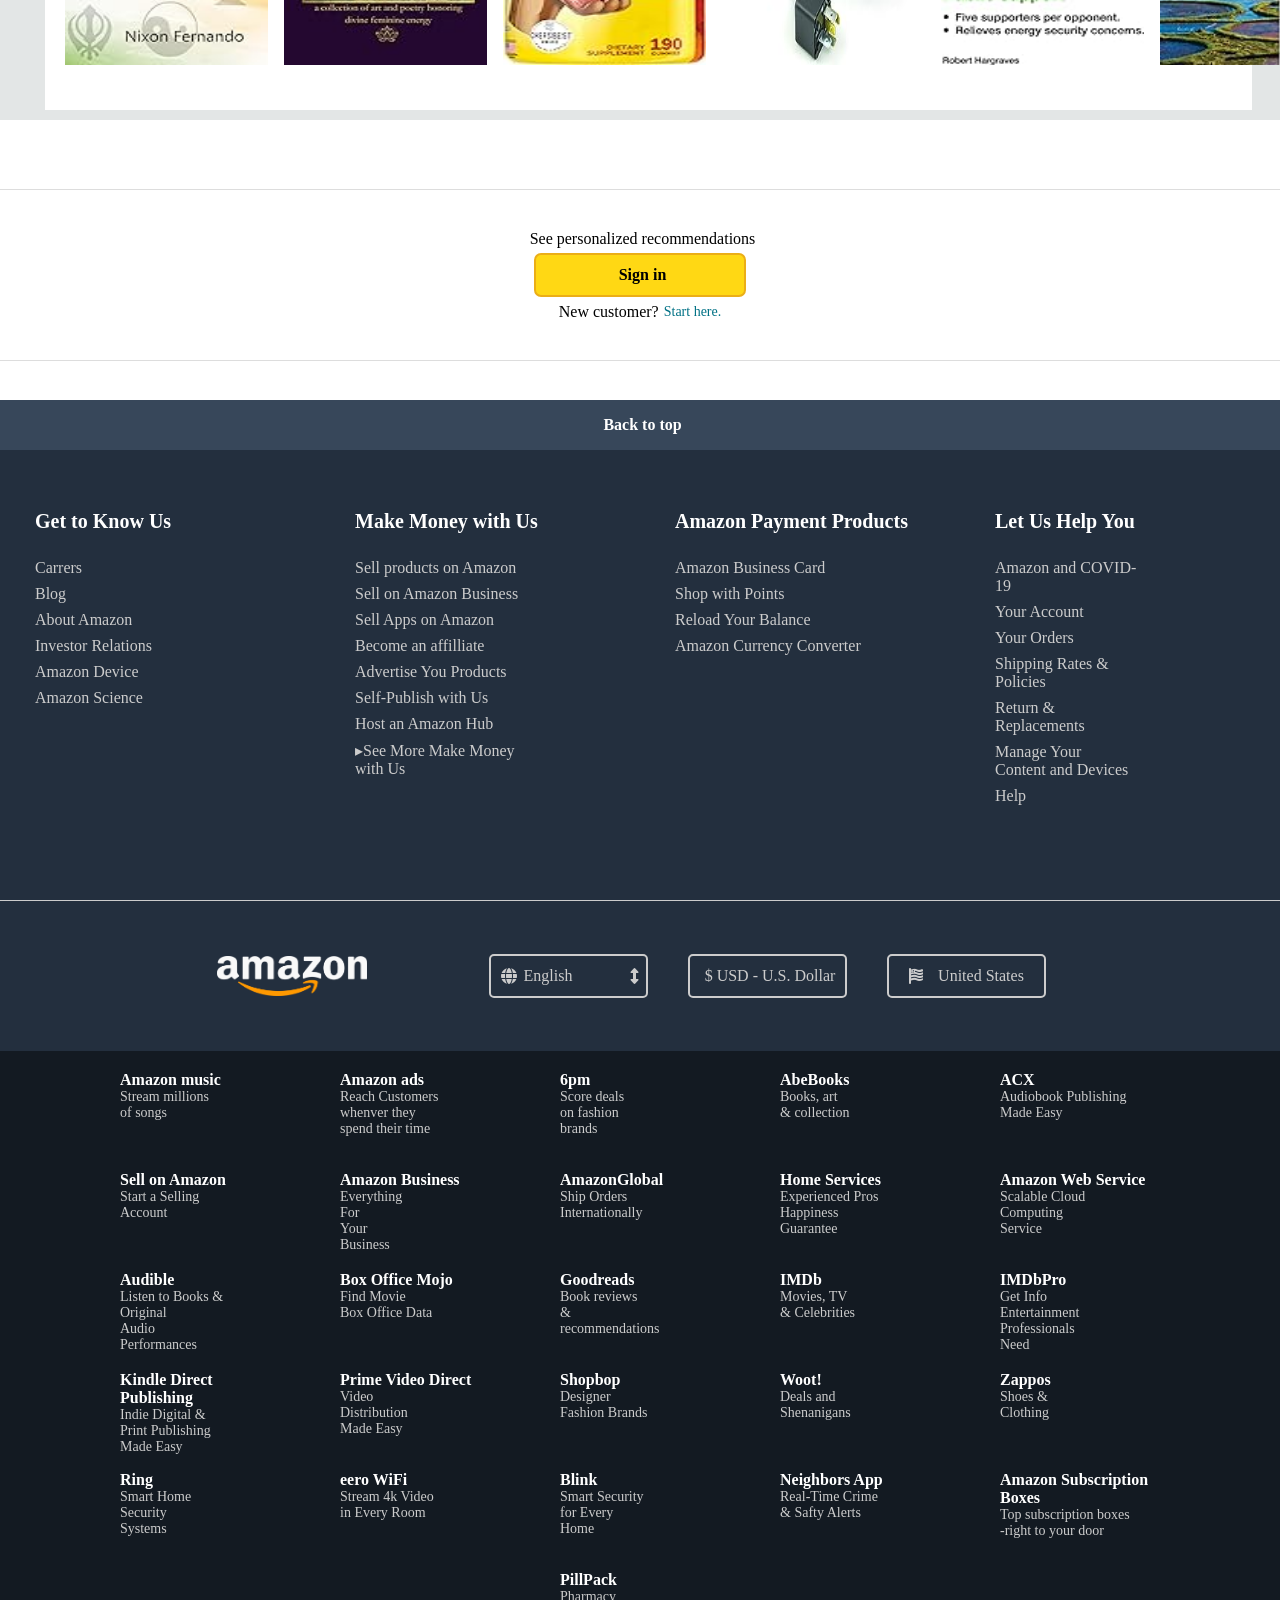
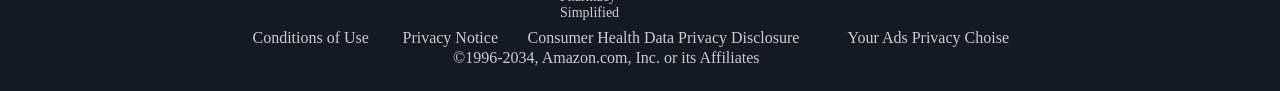
==== commit 27d0541a: "Set all text & image is Clickable Set all text & image is Clickable." ====
--- a/practice.html
+++ b/practice.html
@@ -12,12 +12,15 @@
 
 	<div class="navbar">
 		<div class="navlogo atvisit">
+			<a href="#">
 			<div class="logo">
 				<img src="amzn.png" height="40" width="110" id="amzLogo">
 			</div>
+			</a>
 		</div>
 
 		<div class="delivery atvisit">
+			<a href="#">
 			<div class="deliveryText smallText">
 				<p>Deliver to</p>
 			</div>
@@ -26,31 +29,36 @@
 					<i class="fa-solid fa-location-dot" style="color: #cccccc;"></i>
 					<p id="bText">India</p>
 				</div>
-			</div>	
+			</div>
+			</a>
 		</div>
 
 		<div class="searchBox">
 
 		<div class="searchBar">
+
 			<div class="selector click">
 				<select class="selc">
 					<option class="allText">All</option>
 				</select>
 			</div>
+
 			<div class="inputField">
 				<input placeholder="Search Amazon" id="searchE">
 			</div>
+
 			<div class="button click">
 				<button id="btn">
 					<i class="fa-solid fa-magnifying-glass" style="color: #000000;"></i>
 				</button>
 			</div>
+
 		</div>
 
 		</div>
 
 		<div class="myContainer">
-		
+		<a href="#">
 		<div class="language atvisit">
 			<div class="flag">
 				<i class="fa-regular fa-flag" style="color: #00bfff;"></i>
@@ -59,7 +67,8 @@
 				<p id="bText">EN<sub> ▾</sub></p>
 			</div>
 		</div>
-
+		</a>
+		<a href="#">
 		<div class="signIn atvisit ">
 			<div class="signText smallText">
 				<p>Hello, sign in</p>
@@ -68,7 +77,8 @@
 				<p id="bText">Account & List <sub> ▾</sub></p>
 			</div>
 		</div>
-
+		</a>
+		<a href="#">
 		<div class="return atvisit ">
 			<div class="returntext smallText">
 				<p>Return</p>
@@ -77,7 +87,8 @@
 				<p id="bText">& Orders</p>
 			</div>
 		</div>
-
+		</a>
+		<a href="#">
 		<div class="cartLogo atvisit">
 			<div class="logoC">
 				<i class="fa-solid fa-cart-shopping" style="color: #ffffff;"></i>
@@ -86,53 +97,64 @@
 				<p id="bText">Cart</p>
 			</div>
 		</div>
-
+		</a>
 		</div>
 	</div>
 
 	<div class="mininav">
-
+		<a href="#">
 		<div class="miniNavLogo">
 			<i class="fa-solid fa-bars" style="color: #ffffff;"></i>
 			<p id="miniAll">All</p>
 		</div>
-
+		</a>
+		<a href="#">
 		<div class="miniNavTitles">
 			<p id="mText">Today's Deals</p>
 		</div>
-
+		</a>
+		<a href="#">
 		<div class="miniNavTitles">
 			<p id="mText">Customer Service</p>
 		</div>
-
+		</a>
+		<a href="#">
 		<div class="miniNavTitles">
 			<p id="mText">Registry</p>
 		</div>
-
+		</a>
+		<a href="#">
 		<div class="miniNavTitles">
 			<p id="mText">Gift Cards</p>
 		</div>
-
+		</a>
+		<a href="#">
 		<div class="miniNavTitles">
 			<p id="mText">Sell</p>
 		</div>
+		</a>
 	</div>
 
 	</header>
 
 	<main>
+		<a href="#">
 		<div class="backgroundImg">
+			<a href="#">
 			<div class="left">
 				<i class="fa-solid fa-chevron-left" style="color: #000000;"></i>
 			</div>
+			</a>
+			<a href="#">
 			<div class="right">
 				<i class="fa-solid fa-angle-right" style="color: #000000;"></i>
 			</div>
+			</a>
 			<div class="note">
 				<p id="bText2">You are on amazon.com. You can also shop on Amazon India for millions of products with fast local delivery. <a href="www.amazon.in" target="main">Click here to go to amazon.in</a></p>
 			</div>
 		</div>
-
+		</a>
 		
 		<div class="categorys">
 			<!--For Four Box-->
@@ -142,12 +164,16 @@
 				</div>
 
 				<div class="itemBox">
+					<a href="#">
 					<div class="myItems">
 						<img src="b.jpeg" height="140" width="160">
 					</div>
+					</a>
+					<a href="#">
 					<div class="myItems">
 						<img src="c.jpeg" height="140" width="160">
 					</div>
+					</a>
 				</div>
 
 				<div class="myItemsNames">
@@ -160,12 +186,16 @@
 				</div>
 
 				<div class="itemBox">
+					<a href="#">
 					<div class="myItems">
 						<img src="d.jpeg" height="140" width="160">
 					</div>
+					</a>
+					<a href="#">
 					<div class="myItems">
 						<img src="e.jpeg" height="140" width="160">
 					</div>
+					</a>
 				</div>
 				<div class="myItemsNames">
 					<div class="itemNames">
@@ -187,12 +217,16 @@
 				</div>
 
 				<div class="itemBox">
+					<a href="#">
 					<div class="myItems">
 						<img src="f.jpeg" height="140" width="160">
 					</div>
+					</a>
+					<a href="#">
 					<div class="myItems">
 						<img src="g.jpeg" height="140" width="160">
 					</div>
+					</a>
 				</div>
 
 				<div class="myItemsNames">
@@ -205,12 +239,16 @@
 				</div>
 
 				<div class="itemBox">
+					<a href="#">
 					<div class="myItems">
 						<img src="h.jpeg" height="140" width="160">
 					</div>
+					</a>
+					<a href="#">
 					<div class="myItems">
 						<img src="i.jpeg" height="140" width="160">
 					</div>
+					</a>
 				</div>
 				<div class="myItemsNames">
 					<div class="itemNames">
@@ -231,27 +269,34 @@
 				<div class="UpTitle">
 					<p id="titleTag">Deals in PCs</p>
 				</div>
-
+				<a href="#">
 				<div class="bigItemBox">
 					<img src="a.jpeg" height="366" width="342">
 				</div>
+				</a>
+				<a href="#">
 				<div class="bigItem">
-					<p id="seeM">see more</p>
-				</div>
+					<p id="seeM"><a href="#">see more</a></p>
+				</div>
+				<a>
 			</div>
 			<!--For Four Box-->
 			<div class="subItems">
 				<div class="UpTitle">
-					<p id="titleTag">Amazon Gadget Store</p>
-				</div>
-
-				<div class="itemBox">
+					<p id="titleTag">Amazon</p>
+				</div>
+
+				<div class="itemBox">
+					<a href="#">
 					<div class="myItems">
 						<img src="n.jpeg" height="140" width="160">
 					</div>
+					</a>
+					<a href="#">
 					<div class="myItems">
 						<img src="o.jpeg" height="140" width="160">
 					</div>
+					</a>
 				</div>
 
 				<div class="myItemsNames">
@@ -264,12 +309,16 @@
 				</div>
 
 				<div class="itemBox">
+					<a href="#">
 					<div class="myItems">
 						<img src="p.jpeg" height="140" width="160">
 					</div>
+					</a>
+					<a href="#">
 					<div class="myItems">
 						<img src="q.jpg" height="140" width="160">
 					</div>
+					</a>
 				</div>
 				<div class="myItemsNames">
 					<div class="itemNames">
@@ -291,12 +340,16 @@
 				</div>
 
 				<div class="itemBox">
+					<a href="#">
 					<div class="myItems">
 						<img src="j.jpeg" height="140" width="160">
 					</div>
+					</a>
+					<a href="#">
 					<div class="myItems">
 						<img src="k.jpeg" height="140" width="160">
 					</div>
+					</a>
 				</div>
 
 				<div class="myItemsNames">
@@ -309,12 +362,16 @@
 				</div>
 
 				<div class="itemBox">
+					<a href="#">
 					<div class="myItems">
 						<img src="l.jpeg" height="140" width="160">
 					</div>
+					</a>
+					<a href="#">
 					<div class="myItems">
 						<img src="m.jpeg" height="140" width="160">
 					</div>
+					</a>
 				</div>
 				<div class="myItemsNames">
 					<div class="itemNames">
@@ -334,12 +391,13 @@
 				<div class="UpTitle">
 					<p id="titleTag">Toys under 25$</p>
 				</div>
-
+				<a href="#">
 				<div class="bigItemBox">
 					<img src="r.jpeg" height="366" width="342">
 				</div>
+				</a>
 				<div class="bigItem">
-					<p id="seeM">see more</p>
+					<p id="seeM"><a href="#">see more</a></p>
 				</div>
 			</div>
 			<!--For singel Item-->
@@ -347,12 +405,13 @@
 				<div class="UpTitle">
 					<p id="titleTag">Beauty steals under $25</p>
 				</div>
-
+				<a href="#">
 				<div class="bigItemBox">
 					<img src="ft.jpg" height="366" width="342">
 				</div>
+				</a>
 				<div class="bigItem">
-					<p id="seeM">see more</p>
+					<p id="seeM"><a href="#">see more</a></p>
 				</div>
 			</div>
 			<!--For singel Item-->
@@ -360,12 +419,13 @@
 				<div class="UpTitle">
 					<p id="titleTag">Home décor under $50</p>
 				</div>
-
+				<a href="#">
 				<div class="bigItemBox">
 					<img src="s.jpeg" height="366" width="342">
 				</div>
+				</a>
 				<div class="bigItem">
-					<p id="seeM">see more</p>
+					<p id="seeM"><a href="#">see more</a></p>
 				</div>
 			</div>
 
@@ -375,27 +435,41 @@
 					<p id="titleTag">Best Sellers in Cell Phones & Accessories</p>
 				</div>
 				<div class="wideBox">
+					<a href="#">
 					<div class="wideItems">
 						<img src="x.jpeg" height="272" width="203">
 					</div>
+					</a>
+					<a href="#">
 					<div class="wideItems">
 						<img src="y.jpeg" height="272" width="203">
 					</div>
+					</a>
+					<a href="#">
 					<div class="wideItems">
 						<img src="z.jpeg" height="272" width="203">
 					</div>
+					</a>
+					<a href="#">
 					<div class="wideItems">
 						<img src="aa.jpeg" height="272" width="203">
 					</div>
+					</a>
+					<a href="#">
 					<div class="wideItems">
 						<img src="bb.jpeg" height="272" width="203">
 					</div>
+					</a>
+					<a href="#">
 					<div class="wideItems">
 						<img src="cc.jpeg" height="272" width="203">
 					</div>
+					</a>
+					<a href="#">
 					<div class="wideItems">
 						<img src="y.jpeg" height="272" width="203">
 					</div>
+					</a>
 				</div>
 			</div>
 			<!--For wider range Item-->
@@ -404,27 +478,41 @@
 					<p id="titleTag">Best Sellers in Sports & Outdoors</p>
 				</div>
 				<div class="wideBox">
+					<a href="#">
 					<div class="wideItems">
 						<img src="uuu.jpg" height="272" width="130">
 					</div>
+					</a>
+					<a href="#">
 					<div class="wideItems">
 						<img src="vvv.jpg" height="272" width="203">
 					</div>
+					</a>
+					<a href="#">
 					<div class="wideItems">
 						<img src="www.jpg" height="272" width="203">
 					</div>
+					</a>
+					<a href="#">
 					<div class="wideItems">
 						<img src="xxx.jpg" height="272" width="203">
 					</div>
+					</a>
+					<a href="#">
 					<div class="wideItems">
 						<img src="yyy.jpg" height="272" width="203">
 					</div>
+					</a>
+					<a href="#">
 					<div class="wideItems">
 						<img src="zzz.jpg" height="272" width="203">
 					</div>
+					</a>
+					<a href="#">
 					<div class="wideItems">
 						<img src="aaaa.jpg" height="272" width="203">
 					</div>
+					</a>
 				</div>
 			</div>
 
@@ -435,12 +523,16 @@
 				</div>
 
 				<div class="itemBox">
+					<a href="#">
 					<div class="myItems">
 						<img src="kk.jpeg" height="140" width="160">
 					</div>
+					</a>
+					<a href="#">
 					<div class="myItems">
 						<img src="ll.jpeg" height="140" width="160">
 					</div>
+					</a>
 				</div>
 
 				<div class="myItemsNames">
@@ -453,12 +545,16 @@
 				</div>
 
 				<div class="itemBox">
+					<a href="#">
 					<div class="myItems">
 						<img src="mm.jpeg" height="140" width="160">
 					</div>
+					</a>
+					<a href="#">
 					<div class="myItems">
 						<img src="nn.jpeg" height="140" width="160">
 					</div>
+					</a>
 				</div>
 				<div class="myItemsNames">
 					<div class="itemNames">
@@ -478,12 +574,13 @@
 				<div class="UpTitle">
 					<p id="titleTag">Shop activity trackers</p>
 				</div>
-
+				<a href="#">
 				<div class="bigItemBox">
 					<img src="oo.jpeg" height="366" width="342">
 				</div>
+				</a>
 				<div class="bigItem">
-					<p id="seeM">see more</p>
+					<p id="seeM"><a href="#">see more</a></p>
 				</div>
 			</div>
 
@@ -493,12 +590,16 @@
 				</div>
 
 				<div class="itemBox">
+					<a href="#">
 					<div class="myItems">
 						<img src="pp.jpeg" height="140" width="160">
 					</div>
+					</a>
+					<a href="#">
 					<div class="myItems">
 						<img src="qq.jpeg" height="140" width="160">
 					</div>
+					</a>
 				</div>
 
 				<div class="myItemsNames">
@@ -511,12 +612,16 @@
 				</div>
 
 				<div class="itemBox">
+					<a href="#">
 					<div class="myItems">
 						<img src="rr.jpeg" height="140" width="160">
 					</div>
+					</a>
+					<a href="#">
 					<div class="myItems">
 						<img src="ss.jpeg" height="140" width="160">
 					</div>
+					</a>
 				</div>
 				<div class="myItemsNames">
 					<div class="itemNames">
@@ -538,12 +643,17 @@
 				</div>
 
 				<div class="itemBox">
+					<a href="#">
 					<div class="myItems">
 						<img src="ab.jpg" height="140" width="160">
 					</div>
+					</a>
+					<a href="#">
 					<div class="myItems">
 						<img src="ac.jpg" height="140" width="160">
 					</div>
+					</a>
+					<a href="#">
 				</div>
 
 				<div class="myItemsNames">
@@ -556,12 +666,17 @@
 				</div>
 
 				<div class="itemBox">
+					<a href="#">
 					<div class="myItems">
 						<img src="ad.jpg" height="140" width="160">
 					</div>
+					</a>
+					<a href="#">
 					<div class="myItems">
 						<img src="ae.jpg" height="140" width="160">
 					</div>
+					</a>
+					<a href="#">
 				</div>
 				<div class="myItemsNames">
 					<div class="itemNames">
@@ -582,27 +697,41 @@
 					<p id="titleTag">International top sellers</p>
 				</div>
 				<div class="wideBox">
+					<a href="#">
 					<div class="wideItems">
 						<img src="uu.jpeg" height="272" width="203">
 					</div>
+					</a>
+					<a href="#">
 					<div class="wideItems">
 						<img src="vv.jpeg" height="272" width="203">
 					</div>
+					</a>
+					<a href="#">
 					<div class="wideItems">
 						<img src="ww.jpeg" height="272" width="203">
 					</div>
+					</a>
+					<a href="#">
 					<div class="wideItems">
 						<img src="xx.jpeg" height="272" width="203">
 					</div>
+					</a>
+					<a href="#">
 					<div class="wideItems">
 						<img src="yy.jpeg" height="272" width="203">
 					</div>
+					</a>
+					<a href="#">
 					<div class="wideItems">
 						<img src="zz.jpeg" height="272" width="203">
 					</div>
+					</a>
+					<a href="#">
 					<div class="wideItems">
 						<img src="aaa.jpeg" height="272" width="203">
 					</div>
+					</a>
 				</div>
 			</div>
 
@@ -611,27 +740,41 @@
 					<p id="titleTag">Popular Gifts in Baby</p>
 				</div>
 				<div class="wideBox">
+					<a href="#">
 					<div class="wideItems">
 						<img src="pppp.jpg" height="272" width="203">
 					</div>
+					</a>
+					<a href="#">
 					<div class="wideItems">
 						<img src="qqqq.jpg" height="272" width="203">
 					</div>
+					</a>
+					<a href="#">
 					<div class="wideItems">
 						<img src="rrrr.jpg" height="272" width="203">
 					</div>
+					</a>
+					<a href="#">
 					<div class="wideItems">
 						<img src="ssss.jpg" height="272" width="203">
 					</div>
+					</a>
+					<a href="#">
 					<div class="wideItems">
 						<img src="tttt.jpg" height="272" width="203">
 					</div>
+					</a>
+					<a href="#">
 					<div class="wideItems">
 						<img src="uuuu.jpg" height="272" width="203">
 					</div>
+					</a>
+					<a href="#">
 					<div class="wideItems">
 						<img src="vvvv.jpg" height="272" width="203">
 					</div>
+					</a>
 				</div>
 			</div>
 
@@ -639,12 +782,13 @@
 				<div class="UpTitle">
 					<p id="titleTag">Deals on shoes</p>
 				</div>
-
+				<a href="#">
 				<div class="bigItemBox">
 					<img src="hhh.jpg" height="366" width="342">
 				</div>
+				</a>
 				<div class="bigItem">
-					<p id="seeM">see more</p>
+					<p id="seeM"><a href="#">see more</a></p>
 				</div>
 			</div>
 
@@ -697,25 +841,29 @@
 				<div class="UpTitle">
 					<p id="titleTag">Upgrade your office furniture</p>
 				</div>
-
+				<a href="#">
 				<div class="bigItemBox">
 					<img src="iiii.jpg" height="366" width="342">
 				</div>
+				</a>
+				<a href="#">
 				<div class="bigItem">
-					<p id="seeM">see more</p>
-				</div>
+					<p id="seeM"><a href="#">see more</a></p>
+				</div>
+				</a>
 			</div>
 
 			<div class="subItems">
 				<div class="UpTitle">
 					<p id="titleTag">A whole new way to work</p>
 				</div>
-
+				<a href="#">
 				<div class="bigItemBox">
 					<img src="nnnn.jpg" height="366" width="342">
 				</div>
+				</a>
 				<div class="bigItem">
-					<p id="seeM">see more</p>
+					<p id="seeM"><a href="#">see more</a></p>
 				</div>
 			</div>
 
@@ -724,27 +872,41 @@
 					<p id="titleTag">Best Sellers in Home & Kitchen</p>
 				</div>
 				<div class="wideBox">
+					<a href="#">
 					<div class="wideItems">
 						<img src="cccc.jpg" height="272" width="203">
 					</div>
+					</a>
+					<a href="#">
 					<div class="wideItems">
 						<img src="dddd.jpg" height="272" width="203">
 					</div>
+					</a>
+					<a href="#">
 					<div class="wideItems">
 						<img src="eeee.jpg" height="272" width="203">
 					</div>
+					</a>
+					<a href="#">
 					<div class="wideItems">
 						<img src="ffff.jpg" height="272" width="203">
 					</div>
+					</a>
+					<a href="#">
 					<div class="wideItems">
 						<img src="gggg.jpg" height="272" width="203">
 					</div>
+					</a>
+					<a href="#">
 					<div class="wideItems">
 						<img src="hhhh.jpg" height="272" width="203">
 					</div>
+					</a>
+					<a href="#">
 					<div class="wideItems">
 						<img src="oooo.jpg" height="272" width="203">
 					</div>
+					</a>
 				</div>
 			</div>
 
@@ -753,27 +915,41 @@
 					<p id="titleTag">Popular items this season</p>
 				</div>
 				<div class="wideBox">
+					<a href="#">
 					<div class="wideItems">
 						<img src="aaa.jpeg" height="272" width="203">
 					</div>
+					</a>
+					<a href="#">
 					<div class="wideItems">
 						<img src="bbb.jpg" height="272" width="203">
 					</div>
+					</a>
+					<a href="#">
 					<div class="wideItems">
 						<img src="ccc.jpg" height="272" width="203">
 					</div>
+					</a>
+					<a href="#">
 					<div class="wideItems">
 						<img src="ddd.jpg" height="272" width="203">
 					</div>
+					</a>
+					<a href="#">
 					<div class="wideItems">
 						<img src="eee.jpg" height="272" width="203">
 					</div>
+					</a>
+					<a href="#">
 					<div class="wideItems">
 						<img src="fff.jpg" height="272" width="203">
 					</div>
+					</a>
+					<a href="#">
 					<div class="wideItems">
 						<img src="ggg.jpg" height="272" width="203">
 					</div>
+					</a>
 				</div>
 			</div>
 		</div>
@@ -787,18 +963,21 @@
 						<p id="bText2">See personalized recommendations</p>
 					</div>
 					<div class="boxes">
-						<p id="bText2">Sign in</p>
+						<a href="#"><p id="bText2"><b>Sign in</b></p></a>
 					</div>
 					<div class="boxes1">
-						<p id="bText2">New customer? <p id="seeMM">Start here.</p></p>
-					</div>
-				</div>
-			</div>
-		</div>
-
+						<p id="bText2">New customer? <a href="#"><p id="seeMM">Start here.</p></a></p>
+					</div>
+				</div>
+			</div>
+		</div>
+
+		<a href="#">
 		<div class="backToTop">
 			<p id="bText">Back to top</p>
 		</div>
+		</a>
+
 		<div class="backBottom1">	
 			<div class="bb1">
 				<p id="bPP">Get to Know Us</p>
@@ -843,12 +1022,16 @@
 			</div>
 		</div>
 		<div class="backBottom2">
+			
 			<div class="bb21">
+				<a href="#">
 				<div class="aLogo">
 					<img src="amzn.png" height="40" width="150">
 				</div>
-			</div>
-
+				</a>
+			</div>
+			
+			<a href="#">
 			<div class="bb2">
 
 				<div class="globe">
@@ -856,7 +1039,7 @@
 				</div>
 
 				<div class="eng">
-					<p id="bT">English</p>
+					<p id="bTT">English</p>
 				</div>
 
 				<div class="scroll">
@@ -864,21 +1047,24 @@
 					
 				</div>
 			</div>
-
+			</a>
+			<a href="#">
 			<div class="bb2">
 				<div class="currency">
-				<p id="bT"> $ USD - U.S. Dollar</p>
-				</div>
-			</div>
-
+				<p id="bTT"> $ USD - U.S. Dollar</p>
+				</div>
+			</div>
+			</a>
+			<a href="#">
 			<div class="bb2">
 				<div class="country">
 					<i class="fa-solid fa-flag-usa" style="color: #cccccc;"></i>
 				</div>
 				<div class="state">
-					<p id="bT">United States</p>
-				</div>
-			</div>
+					<p id="bTT">United States</p>
+				</div>
+			</div>
+			</a>
 		</div>
 		<div class="backBottom3">
 			<div class="bb3">
@@ -988,24 +1174,27 @@
 		</div>
 		<div class="backBottom4">	
 			<div class="bb4">
+
 				<div class="abt">
 					<p id="bT">Conditions of Use</p>
-
-				</div>
+				</div>
+
 				<div class="abtt">
 					<p id="bT">Privacy Notice</p>
 				</div>
+
 				<div class="abttt">
 					<p id="bT">Consumer Health Data Privacy Disclosure</p>
-
-				</div>
+				</div>
+
 				<div class="abtttt">
 					<p id="bT">Your Ads Privacy Choise</p>
 				</div>
+
 				<div class="abttttt">
-					<p id="bT">&copy;1996-2034, Amazon.com, Inc. or its Affiliates</p>
-
-				</div>
+					<p id="bTT">&copy;1996-2034, Amazon.com, Inc. or its Affiliates</p>
+				</div>
+
 			</div>
 		</div>
 	</footer>
--- a/style.css
+++ b/style.css
@@ -231,7 +231,6 @@
 }
 
 .bigItemBox{
-	background-color:pink;
 	height:78%;
 	width:90%;
 	
@@ -270,6 +269,13 @@
 	top:10px;
 }
 
+
+#titleTag{
+	font-family:Amazon Ember;
+	font-size:23px;
+	font-weight:bold;
+	color:black
+}
 .UpTitle{
 	display:flex;
 	justify-content:flex-start;
@@ -277,12 +283,6 @@
 	height:30px;
 	width:90%;
 	margin-top:5px;
-}
-#titleTag{
-	font-family:Amazon Ember;
-	font-size:23px;
-	font-weight:bold;
-	color:black
 }
 .itemBox{
 	display:flex;
@@ -420,12 +420,16 @@
 }
 .backToTop{
 	background-color:rgb(55,71,90);
-	height:80px;
-	width:100%;
-	display:flex;
-	justify-content:center;
-	align-items:center;
-}
+	height:50px;
+	width:100%;
+	display:flex;
+	justify-content:center;
+	align-items:center;
+}
+.backToTop:hover{
+	background-color:rgba(55,71,90,0.9);
+}
+
 .backBottom1{
 	background-color:rgb(35,47,62);
 	height:450px;
@@ -446,7 +450,20 @@
 	color:#cccccc;
 	padding-top:8px;
 }
-
+#bTT{
+	font-family:Amazon Ember;
+	font-size:16px;
+	color:#cccccc;
+	padding-top:8px;
+}
+#bT:hover{
+	text-decoration:underline;
+	cursor:pointer;
+}
+#bts:hover{
+	text-decoration:underline;
+	cursor:pointer;
+}
 .backBottom2{
 	background-color:rgb(35,47,62);
 	height:150px;
@@ -619,4 +636,4 @@
 	border-radius:2px;
 	margin:3px 0px 4px 8px;
 	padding:6px 9px 6px 6px;
-}+}
